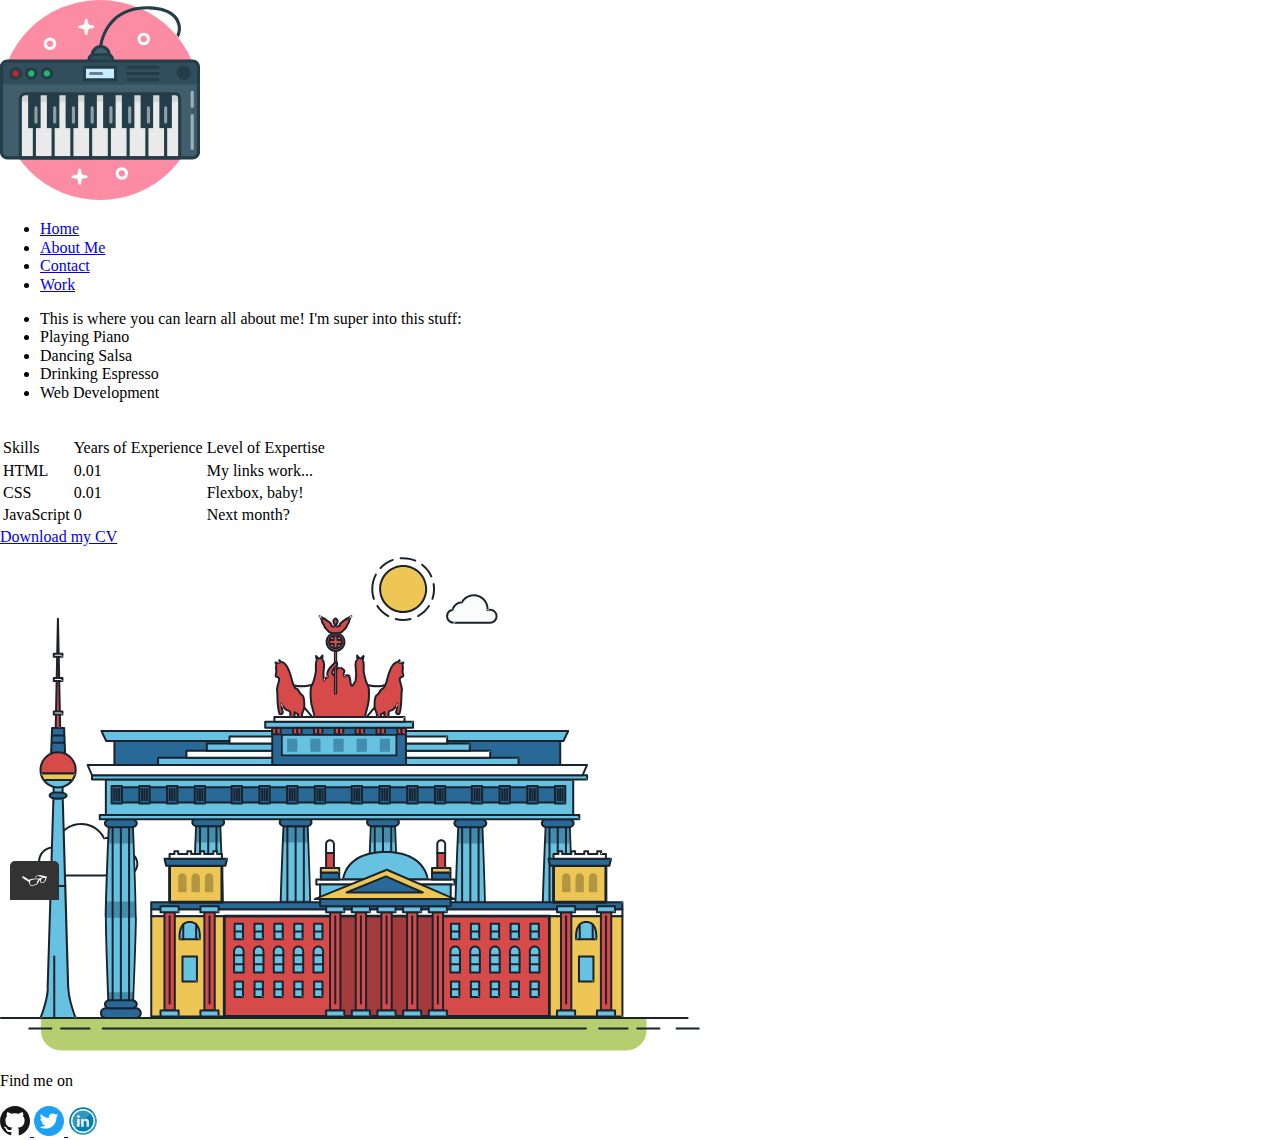
==== about.html @ cc19594d "Initial commit" ====
<!DOCTYPE html>
<html>
<!--This is an HTML comment.-->

<head>
  <meta charset="utf-8">
  <meta name="viewport" content="width=device-width, initial-scale=1">
  <title>
    Alex Agius-Portfolio
  </title>
  <link rel="shortcut icon" href="img/piano.ico">
  <link rel="stylesheet" type="text/css" href="css/normalize.css">
  <link rel="preconnect" href="https://fonts.gstatic.com">
  <link href="https://fonts.googleapis.com/css2?family=Montserrat:wght@500&display=swap" rel="stylesheet">
  <link rel="stylesheet" type="text/css" href="css/styles.production.css">
</head>

<body>

  <header class="page-header">
    <img src="img/midi.svg" alt="This is an alternative description of my logo" class="page-header__item">
    <!--Here are the links for navigating between the pages of the site.-->
    <nav class="page-header__item">
      <ul role="menubar" class="navigation-list">
        <li role="presentation">
          <a href="index.html" role="menuitem" class="navigation-list__item">Home</a>
        </li>
        <li role="presentation">
          <a href="about.html" role="menuitem" class="navigation-list__item navigation-list__item--active">About Me</a>
        </li>
        <li role="presentation">
          <a href="contact.html" role="menuitem" class="navigation-list__item">Contact</a>
        </li>
        <li role="presentation">
          <a href="work.html" role="menuitem" class="navigation-list__item">Work</a>
        </li>
      </ul>
    </nav>
  </header>

  <div class="likes-section">
      <ul role="presentation" class="likes-list">
        <li role="presentation">
          This is where you can learn all about me! I'm super into this stuff:
        </li>
        <li role="presentation">
          Playing Piano
        </li>
        <li role="presentation">
          Dancing Salsa
        </li>
        <li role="presentation">
          Drinking Espresso
        </li>
        <li role="presentation">
          Web Development
        </li>
      </ul>
  </div>
  <br>
  <table>
    <thead>
      <tr>
        <td>Skills</td>
        <td>Years of Experience</td>
        <td>Level of Expertise</td>
      </tr>
    </thead>
    <tbody>
      <tr>
        <td>HTML</td>
        <td>0.01</td>
        <td>My links work...</td>
      </tr>
      <tr>
        <td>CSS</td>
        <td>0.01</td>
        <td>Flexbox, baby!</td>
      </tr>
      <tr>
        <td>JavaScript</td>
        <td>0</td>
        <td>Next month?</td>
      </tr>
    </tbody>
  </table>
  <a href="files/cv.pdf" class="button" id="cv-button" download>Download my CV<a/>
  <br>
  <svg xmlns="http://www.w3.org/2000/svg" class="berlin-illustration" height="505" viewBox="0 0 700 505" xmlns:xlink="http://www.w3.org/1999/xlink">
        <defs>
            <polygon id="a" points=".06 231.917 .06 .929 688.717 .929 688.717 231.917" />
        </defs>
        <g fill="none" fill-rule="evenodd">
          <g transform="translate(0 241)" class="cloud-front">
          <path fill="#1A232C" d="M87.602,29 L87.602,28 C87.326,28.001 87.103,28.024 86.927,28.033 L86.979,29.031 L87.947,28.78 C85.741,20.282 78.041,14.002 68.852,14 C67.858,14 66.904,14.096 65.98,14.231 L66.125,15.22 L67.019,14.772 C62.626,6.015 53.567,0.001 43.102,0 C29.041,0.002 17.524,10.848 16.443,24.632 L17.44,24.71 L17.606,23.724 C16.803,23.589 15.969,23.5 15.102,23.5 C6.817,23.501 0.102,30.215 0.102,38.5 C0.102,46.785 6.817,53.499 15.102,53.5 L87.602,53.5 C94.644,53.499 100.351,47.792 100.352,40.75 C100.351,33.708 94.644,28.001 87.602,28 L87.602,30 C90.573,30 93.254,31.202 95.203,33.149 C97.15,35.097 98.351,37.778 98.352,40.75 C98.351,43.722 97.15,46.403 95.203,48.351 C93.254,50.298 90.573,51.5 87.602,51.5 L15.102,51.5 C11.509,51.5 8.265,50.046 5.909,47.692 C3.555,45.337 2.102,42.093 2.102,38.5 C2.102,34.907 3.555,31.663 5.909,29.308 C8.265,26.954 11.509,25.5 15.102,25.5 C15.831,25.5 16.553,25.575 17.273,25.697 C17.551,25.743 17.832,25.672 18.055,25.499 C18.277,25.325 18.414,25.07 18.436,24.789 C19.436,12.04 30.094,1.998 43.102,2 C52.786,1.999 61.163,7.564 65.231,15.669 C65.425,16.055 65.842,16.272 66.27,16.21 C67.132,16.084 67.988,16 68.852,16 C77.108,15.998 84.027,21.647 86.011,29.283 C86.13,29.741 86.557,30.054 87.031,30.03 C87.27,30.017 87.457,29.999 87.602,30 L87.602,29"
              transform="translate(38 36)" />
            </g>
            <path fill="#B5CE6F" d="M646.484,484.382 C646.484,489.501 644.531,494.62 640.627,498.525 C636.722,502.43 631.603,504.382 626.484,504.382 L60.873,504.382 C55.754,504.382 50.636,502.43 46.731,498.525 C42.826,494.62 40.873,489.501 40.873,484.382 L40.873,471.917 L646.484,471.917 L646.484,484.382"
            />
            <polyline fill="#67C2E2" points="334.824 185.029 101.449 185.029 106.209 195.08 563.438 195.08 568.2 185.029 334.824 185.029" />
            <path fill="#1A232C" d="M334.824,185.029 L334.824,184.029 L101.449,184.029 C101.104,184.029 100.788,184.203 100.604,184.494 C100.42,184.785 100.398,185.146 100.545,185.457 L105.306,195.508 C105.471,195.856 105.824,196.079 106.209,196.079 L563.438,196.079 C563.824,196.079 564.177,195.856 564.342,195.508 L569.104,185.457 C569.251,185.146 569.229,184.785 569.045,184.494 C568.861,184.203 568.544,184.029 568.2,184.029 L334.824,184.029 L334.824,186.029 L566.62,186.029 L562.806,194.08 L106.842,194.08 L103.029,186.029 L334.824,186.029 L334.824,185.029"
            />
            <polygon fill="#296997" points="114.416 218.974 560.222 218.974 560.222 195.08 114.416 195.08" />
            <path fill="#1A232C" d="M560.222,218.974 L560.222,217.974 L115.416,217.974 L115.416,196.079 L559.222,196.079 L559.222,218.974 L560.222,218.974 L560.222,217.974 L560.222,218.974 L561.222,218.974 L561.222,195.08 C561.222,194.816 561.115,194.559 560.929,194.372 C560.742,194.186 560.485,194.08 560.222,194.08 L114.416,194.08 C114.152,194.08 113.895,194.186 113.708,194.372 C113.522,194.559 113.416,194.816 113.416,195.08 L113.416,218.974 C113.416,219.237 113.522,219.495 113.708,219.681 C113.895,219.867 114.152,219.974 114.416,219.974 L560.222,219.974 C560.485,219.974 560.742,219.867 560.929,219.681 C561.115,219.495 561.222,219.237 561.222,218.974 L560.222,218.974"
            />
            <polygon fill="#67C2E2" points="105.85 269.08 573.225 269.08 573.225 233.398 105.85 233.398" />
            <path fill="#1A232C" d="M573.225,233.398 L573.225,232.398 L105.85,232.398 C105.587,232.398 105.329,232.505 105.143,232.691 C104.957,232.877 104.85,233.134 104.85,233.398 L104.85,269.08 C104.85,269.344 104.957,269.601 105.143,269.788 C105.329,269.974 105.587,270.08 105.85,270.08 L573.225,270.08 C573.488,270.08 573.745,269.974 573.932,269.788 C574.118,269.601 574.225,269.344 574.225,269.08 L574.225,233.398 C574.225,233.134 574.118,232.877 573.932,232.691 C573.745,232.505 573.488,232.398 573.225,232.398 L573.225,233.398 L572.225,233.398 L572.225,268.08 L106.85,268.08 L106.85,234.398 L573.225,234.398 L573.225,233.398 L572.225,233.398 L573.225,233.398"
            />
            <polygon fill="#296997" points="116.751 256.508 562.557 256.508 562.557 241.243 116.751 241.243" />
            <path fill="#1A232C" d="M562.557,256.508 L562.557,255.508 L117.75,255.508 L117.75,242.243 L561.557,242.243 L561.557,256.508 L562.557,256.508 L562.557,255.508 L562.557,256.508 L563.557,256.508 L563.557,241.243 C563.557,240.979 563.45,240.722 563.264,240.535 C563.078,240.349 562.82,240.243 562.557,240.243 L116.75,240.243 C116.487,240.243 116.23,240.349 116.043,240.535 C115.857,240.722 115.751,240.979 115.751,241.243 L115.751,256.508 C115.751,256.771 115.857,257.029 116.043,257.215 C116.23,257.401 116.487,257.508 116.751,257.508 L562.557,257.508 C562.82,257.508 563.077,257.401 563.264,257.215 C563.45,257.029 563.557,256.771 563.557,256.508 L562.557,256.508"
            />
            <polygon fill="#67C2E2" points="158.07 218.974 518.563 218.974 518.563 211.858 158.07 211.858" />
            <path fill="#1A232C" d="M518.563,211.858 L518.563,210.858 L158.07,210.858 C157.807,210.858 157.549,210.964 157.363,211.151 C157.177,211.337 157.07,211.594 157.07,211.858 L157.07,218.974 C157.07,219.237 157.177,219.495 157.363,219.681 C157.549,219.867 157.807,219.974 158.07,219.974 L518.563,219.974 C518.826,219.974 519.083,219.867 519.27,219.681 C519.456,219.495 519.562,219.237 519.562,218.974 L519.562,211.858 C519.562,211.594 519.456,211.337 519.27,211.151 C519.083,210.964 518.826,210.858 518.563,210.858 L518.563,211.858 L517.563,211.858 L517.563,217.974 L159.07,217.974 L159.07,212.858 L518.563,212.858 L518.563,211.858 L517.563,211.858 L518.563,211.858"
            />
            <polygon fill="#FBFDFC" points="186.438 211.858 490.194 211.858 490.194 204.741 186.438 204.741" />
            <path fill="#1A232C" d="M490.194,204.741 L490.194,203.741 L186.438,203.741 C186.175,203.741 185.917,203.848 185.731,204.034 C185.545,204.221 185.438,204.478 185.438,204.741 L185.438,211.858 C185.438,212.121 185.545,212.379 185.731,212.565 C185.917,212.751 186.175,212.858 186.438,212.858 L490.194,212.858 C490.458,212.858 490.715,212.751 490.902,212.565 C491.088,212.379 491.194,212.121 491.194,211.858 L491.194,204.741 C491.194,204.478 491.088,204.221 490.902,204.034 C490.715,203.848 490.458,203.741 490.194,203.741 L490.194,204.741 L489.194,204.741 L489.194,210.858 L187.438,210.858 L187.438,205.741 L490.194,205.741 L490.194,204.741 L489.194,204.741 L490.194,204.741"
            />
            <polygon fill="#67C2E2" points="206.805 204.741 469.828 204.741 469.828 197.624 206.805 197.624" />
            <path fill="#1A232C" d="M469.828,197.624 L469.828,196.624 L206.805,196.624 C206.541,196.624 206.284,196.731 206.098,196.917 C205.911,197.103 205.805,197.361 205.805,197.624 L205.805,204.741 C205.805,205.005 205.911,205.262 206.098,205.449 C206.284,205.635 206.541,205.741 206.805,205.741 L469.828,205.741 C470.091,205.741 470.349,205.635 470.535,205.449 C470.722,205.262 470.828,205.005 470.828,204.741 L470.828,197.624 C470.828,197.361 470.722,197.103 470.535,196.917 C470.349,196.731 470.091,196.624 469.828,196.624 L469.828,197.624 L468.828,197.624 L468.828,203.741 L207.805,203.741 L207.805,198.624 L469.828,198.624 L469.828,197.624 L468.828,197.624 L469.828,197.624"
            />
            <polygon fill="#FBFDFC" points="229.521 197.624 447.111 197.624 447.111 190.509 229.521 190.509" />
            <path fill="#1A232C" d="M447.111,190.509 L447.111,189.509 L229.521,189.509 C229.258,189.509 229,189.616 228.814,189.802 C228.628,189.988 228.521,190.246 228.521,190.509 L228.521,197.624 C228.521,197.888 228.628,198.145 228.814,198.332 C229,198.518 229.258,198.624 229.521,198.624 L447.111,198.624 C447.375,198.624 447.632,198.518 447.818,198.332 C448.005,198.145 448.111,197.888 448.111,197.624 L448.111,190.509 C448.111,190.246 448.005,189.988 447.818,189.802 C447.632,189.616 447.375,189.509 447.111,189.509 L447.111,190.509 L446.111,190.509 L446.111,196.624 L230.521,196.624 L230.521,191.509 L447.111,191.509 L447.111,190.509 L446.111,190.509 L447.111,190.509"
            />
            <path fill="#67C2E2" d="M135.607,355.447 C135.163,337.766 134.264,313.326 133.648,297.387 C133.274,287.721 133.004,281.18 133.004,281.18 L108.722,281.18 C108.722,281.18 108.452,287.721 108.079,297.387 C107.462,313.326 106.563,337.766 106.119,355.447 C105.953,362.059 105.85,367.732 105.85,371.653 L105.85,371.654 C105.85,386.117 107.243,424.332 108.089,446.189 C108.457,455.706 108.722,462.126 108.722,462.126 L133.004,462.126 C133.004,462.126 133.269,455.706 133.637,446.189 C134.482,424.332 135.876,386.117 135.876,371.654 L135.876,371.653 C135.876,367.732 135.773,362.059 135.607,355.447"
            />
            <path fill="#428DAE" d="M133.648 297.387L108.079 297.387C108.452 287.721 108.722 281.18 108.722 281.18L133.004 281.18C133.004 281.18 133.274 287.721 133.648 297.387M135.876 371.654L105.85 371.654 105.85 371.653C105.85 367.732 105.953 362.059 106.119 355.447L135.607 355.447C135.773 362.059 135.876 367.732 135.876 371.653L135.876 371.654M133.004 462.126L108.722 462.126C108.722 462.126 108.457 455.706 108.089 446.189L133.637 446.189C133.269 455.706 133.004 462.126 133.004 462.126"
            />
            <path fill="#1A232C" d="M109.612,461.199 L132.114,461.199 C132.447,453.007 134.949,390.886 134.949,371.653 C134.949,352.42 132.447,290.299 132.114,282.108 L109.612,282.108 C109.279,290.299 106.778,352.42 106.778,371.653 C106.778,390.886 109.279,453.007 109.612,461.199 Z M133.895,463.054 L107.832,463.054 L107.794,462.164 C107.766,461.466 104.922,392.193 104.922,371.653 C104.922,351.114 107.766,281.839 107.794,281.142 L107.832,280.252 L133.895,280.252 L133.931,281.142 C133.96,281.839 136.804,351.114 136.804,371.653 C136.804,392.193 133.96,461.466 133.931,462.164 L133.895,463.054 L133.895,463.054 Z"
            />
            <path fill="#1A232C" d="M111.638 281.18L111.638 462.126C111.638 462.679 112.086 463.126 112.638 463.126 113.19 463.126 113.638 462.679 113.638 462.126L113.638 281.18C113.638 280.628 113.19 280.18 112.638 280.18 112.086 280.18 111.638 280.628 111.638 281.18M119.863 281.18L119.863 462.126C119.863 462.679 120.311 463.126 120.863 463.126 121.416 463.126 121.863 462.679 121.863 462.126L121.863 281.18C121.863 280.628 121.416 280.18 120.863 280.18 120.311 280.18 119.863 280.628 119.863 281.18M128.088 281.18L128.088 462.126C128.088 462.679 128.536 463.126 129.088 463.126 129.64 463.126 130.088 462.679 130.088 462.126L130.088 281.18C130.088 280.628 129.64 280.18 129.088 280.18 128.536 280.18 128.088 280.628 128.088 281.18"
            />
            <path fill="#296997" d="M136.79,277.265 C136.79,279.418 134.675,281.18 132.09,281.18 L109.636,281.18 C107.051,281.18 104.936,279.418 104.936,277.265 C104.936,275.111 107.051,273.349 109.636,273.349 L132.09,273.349 C134.675,273.349 136.79,275.111 136.79,277.265"
            />
            <path fill="#1A232C" d="M136.79,277.265 L135.79,277.265 C135.789,278.005 135.433,278.704 134.769,279.262 C134.109,279.814 133.155,280.181 132.09,280.18 L109.636,280.18 C108.571,280.181 107.617,279.814 106.956,279.262 C106.293,278.704 105.936,278.005 105.936,277.265 C105.936,276.524 106.293,275.825 106.957,275.267 C107.617,274.715 108.571,274.348 109.636,274.349 L132.09,274.349 C133.155,274.348 134.109,274.716 134.769,275.267 C135.433,275.825 135.789,276.524 135.79,277.265 L137.79,277.265 C137.791,275.851 137.09,274.593 136.049,273.731 C135.006,272.863 133.61,272.35 132.09,272.349 L109.636,272.349 C108.116,272.35 106.72,272.863 105.676,273.731 C104.636,274.593 103.935,275.851 103.936,277.265 C103.935,278.678 104.636,279.937 105.677,280.798 C106.72,281.666 108.116,282.179 109.636,282.18 L132.09,282.18 C133.61,282.179 135.006,281.666 136.049,280.798 C137.09,279.937 137.791,278.678 137.79,277.265 L136.79,277.265"
            />
            <path fill="#296997" d="M140.775,467.217 C140.775,469.803 138.661,471.917 136.076,471.917 L105.65,471.917 C103.065,471.917 100.951,469.803 100.951,467.217 L100.951,466.825 C100.951,464.241 103.065,462.126 105.65,462.126 L136.076,462.126 C138.661,462.126 140.775,464.241 140.775,466.825 L140.775,467.217"
            />
            <path fill="#1A232C" d="M140.775,467.217 L139.775,467.217 C139.775,468.235 139.361,469.155 138.688,469.83 C138.013,470.503 137.093,470.917 136.076,470.917 L105.65,470.917 C104.633,470.917 103.713,470.504 103.038,469.83 C102.365,469.155 101.951,468.235 101.951,467.217 L101.951,466.825 C101.951,465.808 102.365,464.889 103.038,464.214 C103.713,463.54 104.633,463.127 105.65,463.126 L136.076,463.126 C137.093,463.127 138.013,463.54 138.688,464.214 C139.362,464.889 139.775,465.808 139.775,466.825 L139.775,467.217 L141.775,467.217 L141.775,466.825 C141.772,463.684 139.217,461.13 136.076,461.126 L105.65,461.126 C102.509,461.13 99.955,463.684 99.951,466.825 L99.951,467.217 C99.954,470.36 102.509,472.914 105.65,472.917 L136.076,472.917 C139.217,472.914 141.772,470.36 141.775,467.217 L140.775,467.217"
            />
            <path fill="#296997" d="M136.79,458.208 C136.79,460.363 134.675,462.126 132.09,462.126 L109.636,462.126 C107.051,462.126 104.936,460.363 104.936,458.208 C104.936,456.057 107.051,454.292 109.636,454.292 L132.09,454.292 C134.675,454.292 136.79,456.057 136.79,458.208"
            />
            <path fill="#1A232C" d="M136.79,458.208 L135.79,458.208 C135.789,458.949 135.432,459.649 134.769,460.207 C134.108,460.76 133.154,461.128 132.09,461.126 L109.636,461.126 C108.572,461.128 107.617,460.76 106.957,460.207 C106.293,459.649 105.936,458.949 105.936,458.208 C105.936,457.47 106.293,456.77 106.957,456.212 C107.617,455.659 108.572,455.291 109.636,455.292 L132.09,455.292 C133.154,455.291 134.108,455.659 134.769,456.212 C135.433,456.77 135.789,457.47 135.79,458.208 L137.79,458.208 C137.791,456.796 137.09,455.538 136.05,454.675 C135.006,453.808 133.61,453.294 132.09,453.292 L109.636,453.292 C108.115,453.294 106.719,453.808 105.676,454.675 C104.636,455.538 103.935,456.796 103.936,458.208 C103.935,459.622 104.636,460.881 105.676,461.743 C106.72,462.611 108.116,463.125 109.636,463.126 L132.09,463.126 C133.61,463.125 135.006,462.611 136.05,461.743 C137.09,460.881 137.791,459.622 137.79,458.208 L136.79,458.208"
            />
            <path fill="#67C2E2" d="M572.471,355.447 C572.025,337.766 571.126,313.326 570.51,297.387 C570.137,287.721 569.867,281.18 569.867,281.18 L545.585,281.18 C545.585,281.18 545.315,287.721 544.942,297.387 C544.326,313.326 543.427,337.766 542.981,355.447 C542.815,362.059 542.713,367.732 542.713,371.653 L542.713,371.654 C542.713,386.117 544.107,424.332 544.952,446.189 C545.32,455.706 545.585,462.126 545.585,462.126 L569.867,462.126 C569.867,462.126 570.132,455.706 570.499,446.189 C571.346,424.332 572.739,386.117 572.739,371.654 L572.739,371.653 C572.739,367.732 572.637,362.059 572.471,355.447"
            />
            <path fill="#428DAE" d="M569.582 297.387L566.951 297.387 566.951 282.108 568.977 282.108C569.063 284.206 569.29 289.841 569.582 297.387M564.951 297.387L545.871 297.387C546.162 289.841 546.39 284.206 546.476 282.108L564.951 282.108 564.951 297.387M571.8 369.187L566.951 369.187 566.951 356.265 571.562 356.265C571.685 361.272 571.771 365.701 571.8 369.187M564.951 369.187L543.653 369.187C543.684 365.512 543.777 360.79 543.912 355.447L553.551 355.447 553.551 356.265 564.951 356.265 564.951 369.187"
            />
            <path fill="#1A232C" d="M546.476,461.199 L568.977,461.199 C569.31,453.007 571.812,390.886 571.812,371.653 C571.812,352.42 569.31,290.299 568.977,282.108 L546.476,282.108 C546.142,290.299 543.642,352.42 543.642,371.653 C543.642,390.886 546.142,453.007 546.476,461.199 M570.758,463.054 L544.694,463.054 L544.658,462.164 C544.629,461.466 541.785,392.193 541.785,371.653 C541.785,351.114 544.629,281.839 544.658,281.142 L544.694,280.252 L570.758,280.252 L570.795,281.142 C570.823,281.839 573.667,351.114 573.667,371.653 C573.667,392.193 570.823,461.466 570.795,462.164 L570.758,463.054"
            />
            <path fill="#1A232C" d="M548.501 281.18L548.501 462.126C548.501 462.679 548.949 463.126 549.501 463.126 550.053 463.126 550.501 462.679 550.501 462.126L550.501 281.18C550.501 280.628 550.053 280.18 549.501 280.18 548.949 280.18 548.501 280.628 548.501 281.18M556.727 281.18L556.727 462.126C556.727 462.679 557.174 463.126 557.727 463.126 558.279 463.126 558.727 462.679 558.727 462.126L558.727 281.18C558.727 280.628 558.279 280.18 557.727 280.18 557.174 280.18 556.727 280.628 556.727 281.18M564.951 281.18L564.951 462.126C564.951 462.679 565.399 463.126 565.951 463.126 566.503 463.126 566.951 462.679 566.951 462.126L566.951 281.18C566.951 280.628 566.503 280.18 565.951 280.18 565.399 280.18 564.951 280.628 564.951 281.18"
            />
            <path fill="#296997" d="M573.653,277.265 C573.653,279.418 571.537,281.18 568.953,281.18 L546.499,281.18 C543.915,281.18 541.799,279.418 541.799,277.265 C541.799,275.111 543.915,273.349 546.499,273.349 L568.953,273.349 C571.537,273.349 573.653,275.111 573.653,277.265"
            />
            <path fill="#1A232C" d="M573.653,277.265 L572.653,277.265 C572.653,278.005 572.296,278.704 571.632,279.262 C570.972,279.814 570.017,280.181 568.953,280.18 L546.499,280.18 C545.435,280.181 544.48,279.814 543.82,279.262 C543.156,278.704 542.8,278.005 542.799,277.265 C542.8,276.525 543.156,275.825 543.82,275.267 C544.481,274.715 545.435,274.348 546.499,274.349 L568.953,274.349 C570.017,274.348 570.972,274.715 571.632,275.267 C572.296,275.825 572.653,276.525 572.653,277.265 L574.653,277.265 C574.654,275.851 573.953,274.593 572.912,273.731 C571.869,272.863 570.473,272.35 568.953,272.349 L546.499,272.349 C544.979,272.35 543.583,272.863 542.54,273.731 C541.499,274.593 540.798,275.851 540.799,277.265 C540.798,278.679 541.499,279.937 542.54,280.798 C543.583,281.666 544.979,282.179 546.499,282.18 L568.953,282.18 C570.473,282.179 571.869,281.666 572.912,280.798 C573.953,279.937 574.654,278.679 574.653,277.265 L573.653,277.265"
            />
            <path fill="#296997" d="M577.639,467.217 C577.639,469.803 575.524,471.917 572.938,471.917 L542.514,471.917 C539.929,471.917 537.813,469.803 537.813,467.217 L537.813,466.825 C537.813,464.241 539.929,462.126 542.514,462.126 L572.938,462.126 C575.524,462.126 577.639,464.241 577.639,466.825 L577.639,467.217"
            />
            <path fill="#1A232C" d="M577.639,467.217 L576.639,467.217 C576.638,468.235 576.225,469.155 575.551,469.83 C574.876,470.503 573.956,470.917 572.938,470.917 L542.514,470.917 C541.497,470.917 540.576,470.503 539.901,469.83 C539.227,469.155 538.814,468.234 538.813,467.217 L538.813,466.825 C538.814,465.808 539.227,464.889 539.901,464.214 C540.576,463.54 541.497,463.127 542.514,463.126 L572.938,463.126 C573.956,463.127 574.876,463.54 575.551,464.214 C576.225,464.888 576.638,465.808 576.639,466.825 L576.639,467.217 L578.639,467.217 L578.639,466.825 C578.635,463.684 576.081,461.13 572.938,461.126 L542.514,461.126 C539.372,461.13 536.817,463.684 536.813,466.825 L536.813,467.217 C536.817,470.36 539.372,472.914 542.514,472.917 L572.938,472.917 C576.081,472.914 578.635,470.359 578.639,467.217 L577.639,467.217"
            />
            <path fill="#296997" d="M573.653,458.208 C573.653,460.363 571.537,462.126 568.953,462.126 L546.499,462.126 C543.915,462.126 541.799,460.363 541.799,458.208 C541.799,456.057 543.915,454.292 546.499,454.292 L568.953,454.292 C571.537,454.292 573.653,456.057 573.653,458.208"
            />
            <path fill="#1A232C" d="M573.653,458.208 L572.653,458.208 C572.653,458.949 572.296,459.649 571.632,460.207 C570.971,460.76 570.017,461.128 568.953,461.126 L546.499,461.126 C545.435,461.128 544.481,460.76 543.82,460.207 C543.157,459.649 542.799,458.949 542.799,458.208 C542.799,457.47 543.156,456.77 543.82,456.212 C544.481,455.659 545.435,455.291 546.499,455.292 L568.953,455.292 C570.017,455.291 570.971,455.659 571.632,456.212 C572.296,456.77 572.653,457.47 572.653,458.208 L574.653,458.208 C574.654,456.796 573.953,455.538 572.912,454.675 C571.869,453.808 570.473,453.294 568.953,453.292 L546.499,453.292 C544.979,453.294 543.583,453.808 542.54,454.675 C541.499,455.538 540.798,456.796 540.799,458.208 C540.798,459.622 541.499,460.881 542.54,461.743 C543.583,462.611 544.979,463.125 546.499,463.126 L568.953,463.126 C570.473,463.125 571.869,462.611 572.912,461.743 C573.953,460.881 574.654,459.622 574.653,458.208 L573.653,458.208"
            />
            <path fill="#67C2E2" d="M485.098,355.447 C484.654,337.766 483.753,313.326 483.137,297.387 C482.764,287.721 482.494,281.18 482.494,281.18 L458.213,281.18 C458.213,281.18 457.942,287.721 457.569,297.387 C456.953,313.326 456.055,337.766 455.608,355.447 C455.443,362.059 455.34,367.732 455.34,371.653 L455.34,371.654 C455.34,386.117 456.733,424.332 457.58,446.189 C457.948,455.706 458.213,462.126 458.213,462.126 L482.494,462.126 C482.494,462.126 482.759,455.706 483.126,446.189 C483.973,424.332 485.366,386.117 485.366,371.654 L485.366,371.653 C485.366,367.732 485.265,362.059 485.098,355.447"
            />
            <path fill="#428DAE" d="M483.137 297.387L457.569 297.387C457.942 287.721 458.213 281.18 458.213 281.18L482.494 281.18C482.494 281.18 482.764 287.721 483.137 297.387M485.355 369.187L455.351 369.187C455.382 365.502 455.475 360.78 455.608 355.447L485.098 355.447C485.232 360.78 485.325 365.502 485.355 369.187"
            />
            <path fill="#1A232C" d="M459.103,461.199 L481.605,461.199 C481.938,453.007 484.439,390.886 484.439,371.653 C484.439,352.42 481.938,290.299 481.605,282.108 L459.103,282.108 C458.769,290.299 456.268,352.42 456.268,371.653 C456.268,390.886 458.769,453.007 459.103,461.199 Z M483.386,463.054 L457.321,463.054 L457.285,462.164 C457.256,461.466 454.412,392.193 454.412,371.653 C454.412,351.114 457.256,281.839 457.285,281.142 L457.321,280.252 L483.386,280.252 L483.422,281.142 C483.45,281.839 486.294,351.114 486.294,371.653 C486.294,392.193 483.45,461.466 483.422,462.164 L483.386,463.054 L483.386,463.054 Z"
            />
            <path fill="#1A232C" d="M461.128 281.18L461.128 462.126C461.128 462.679 461.576 463.126 462.128 463.126 462.68 463.126 463.128 462.679 463.128 462.126L463.128 281.18C463.128 280.628 462.68 280.18 462.128 280.18 461.576 280.18 461.128 280.628 461.128 281.18M469.354 281.18L469.354 462.126C469.354 462.679 469.801 463.126 470.354 463.126 470.906 463.126 471.354 462.679 471.354 462.126L471.354 281.18C471.354 280.628 470.906 280.18 470.354 280.18 469.801 280.18 469.354 280.628 469.354 281.18M477.578 281.18L477.578 462.126C477.578 462.679 478.026 463.126 478.578 463.126 479.13 463.126 479.578 462.679 479.578 462.126L479.578 281.18C479.578 280.628 479.13 280.18 478.578 280.18 478.026 280.18 477.578 280.628 477.578 281.18"
            />
            <path fill="#296997" d="M486.281,277.265 C486.281,279.418 484.164,281.18 481.58,281.18 L459.126,281.18 C456.542,281.18 454.426,279.418 454.426,277.265 C454.426,275.111 456.542,273.349 459.126,273.349 L481.58,273.349 C484.164,273.349 486.281,275.111 486.281,277.265"
            />
            <path fill="#1A232C" d="M486.281,277.265 L485.281,277.265 C485.281,278.005 484.924,278.704 484.26,279.262 C483.599,279.814 482.644,280.181 481.58,280.18 L459.126,280.18 C458.062,280.181 457.107,279.814 456.447,279.262 C455.783,278.704 455.427,278.005 455.426,277.265 C455.427,276.525 455.783,275.825 456.447,275.267 C457.108,274.715 458.062,274.348 459.126,274.349 L481.58,274.349 C482.644,274.348 483.599,274.716 484.26,275.268 C484.924,275.825 485.281,276.525 485.281,277.265 L487.281,277.265 C487.282,275.851 486.58,274.593 485.54,273.731 C484.496,272.863 483.1,272.35 481.58,272.349 L459.126,272.349 C457.606,272.35 456.21,272.863 455.167,273.731 C454.126,274.593 453.425,275.851 453.426,277.265 C453.425,278.679 454.126,279.937 455.167,280.798 C456.21,281.666 457.606,282.179 459.126,282.18 L481.58,282.18 C483.1,282.179 484.496,281.666 485.54,280.799 C486.58,279.937 487.282,278.679 487.281,277.265 L486.281,277.265"
            />
            <path fill="#296997" d="M490.266,467.217 C490.266,469.803 488.151,471.917 485.565,471.917 L455.141,471.917 C452.556,471.917 450.44,469.803 450.44,467.217 L450.44,466.825 C450.44,464.241 452.556,462.126 455.141,462.126 L485.565,462.126 C488.151,462.126 490.266,464.241 490.266,466.825 L490.266,467.217"
            />
            <path fill="#1A232C" d="M490.266,467.217 L489.266,467.217 C489.265,468.235 488.852,469.155 488.178,469.83 C487.503,470.503 486.583,470.917 485.565,470.917 L455.141,470.917 C454.124,470.917 453.203,470.503 452.528,469.83 C451.854,469.155 451.441,468.234 451.44,467.217 L451.44,466.825 C451.441,465.808 451.854,464.889 452.528,464.214 C453.203,463.54 454.124,463.127 455.141,463.126 L485.565,463.126 C486.583,463.127 487.503,463.54 488.178,464.214 C488.852,464.888 489.265,465.808 489.266,466.825 L489.266,467.217 L491.266,467.217 L491.266,466.825 C491.262,463.684 488.708,461.13 485.565,461.126 L455.141,461.126 C451.999,461.13 449.444,463.684 449.44,466.825 L449.44,467.217 C449.444,470.36 451.999,472.914 455.141,472.917 L485.565,472.917 C488.708,472.914 491.262,470.359 491.266,467.217 L490.266,467.217"
            />
            <path fill="#296997" d="M486.281,458.208 C486.281,460.363 484.164,462.126 481.58,462.126 L459.126,462.126 C456.542,462.126 454.426,460.363 454.426,458.208 C454.426,456.057 456.542,454.292 459.126,454.292 L481.58,454.292 C484.164,454.292 486.281,456.057 486.281,458.208"
            />
            <path fill="#1A232C" d="M486.281,458.208 L485.281,458.208 C485.281,458.949 484.923,459.649 484.26,460.207 C483.599,460.76 482.644,461.128 481.58,461.126 L459.126,461.126 C458.062,461.128 457.108,460.76 456.447,460.207 C455.784,459.649 455.427,458.949 455.426,458.208 C455.426,457.47 455.783,456.77 456.447,456.212 C457.108,455.659 458.062,455.291 459.126,455.292 L481.58,455.292 C482.644,455.291 483.598,455.659 484.26,456.212 C484.924,456.77 485.281,457.47 485.281,458.208 L487.281,458.208 C487.282,456.795 486.58,455.538 485.54,454.675 C484.496,453.808 483.1,453.294 481.58,453.292 L459.126,453.292 C457.606,453.294 456.21,453.808 455.167,454.675 C454.126,455.538 453.425,456.796 453.426,458.208 C453.425,459.622 454.126,460.881 455.167,461.743 C456.21,462.611 457.606,463.125 459.126,463.126 L481.58,463.126 C483.1,463.125 484.496,462.611 485.54,461.743 C486.581,460.881 487.282,459.622 487.281,458.208 L486.281,458.208"
            />
            <path fill="#67C2E2" d="M397.726,354.466 C397.28,336.787 396.381,312.346 395.765,296.407 C395.392,286.742 395.122,280.2 395.122,280.2 L370.84,280.2 C370.84,280.2 370.57,286.742 370.197,296.407 C369.581,312.346 368.682,336.787 368.236,354.466 C368.07,361.078 367.968,366.751 367.968,370.672 L367.968,370.673 C367.968,385.136 369.361,423.352 370.207,445.208 C370.575,454.726 370.84,461.146 370.84,461.146 L395.122,461.146 C395.122,461.146 395.386,454.726 395.754,445.208 C396.601,423.352 397.994,385.136 397.994,370.673 L397.994,370.672 C397.994,366.751 397.892,361.078 397.726,354.466"
            />
            <path fill="#428DAE" d="M394.837 296.407L392.206 296.407 392.206 281.127 394.233 281.127C394.318 283.225 394.545 288.861 394.837 296.407L394.837 296.407zM383.981 296.407L390.206 296.407 390.206 281.127 383.981 281.127 383.981 296.407zM375.756 296.407L381.98 296.407 381.98 281.127 375.756 281.127 375.756 296.407zM373.756 296.407L371.126 296.407C371.417 288.861 371.645 283.225 371.73 281.127L373.756 281.127 373.756 296.407 373.756 296.407zM397.062 369.187L392.206 369.187 392.206 354.466 396.796 354.466C396.943 360.298 397.041 365.389 397.062 369.187L397.062 369.187zM383.981 369.187L390.206 369.187 390.206 354.466 383.981 354.466 383.981 369.187zM375.756 369.187L381.98 369.187 381.98 354.466 375.756 354.466 375.756 369.187zM373.756 369.187L368.9 369.187C368.921 365.389 369.019 360.298 369.166 354.466L373.756 354.466 373.756 369.187 373.756 369.187z"
            />
            <path fill="#1A232C" d="M371.73,460.218 L394.233,460.218 C394.565,452.027 397.066,389.906 397.066,370.672 C397.066,351.44 394.565,289.319 394.233,281.127 L371.73,281.127 C371.397,289.319 368.895,351.44 368.895,370.672 C368.895,389.906 371.397,452.027 371.73,460.218 M396.013,462.074 L369.949,462.074 L369.912,461.184 C369.884,460.486 367.04,391.212 367.04,370.672 C367.04,350.133 369.884,280.859 369.912,280.162 L369.949,279.272 L396.013,279.272 L396.05,280.162 C396.078,280.859 398.922,350.133 398.922,370.672 C398.922,391.212 396.078,460.486 396.05,461.184 L396.013,462.074"
            />
            <path fill="#1A232C" d="M373.756 280.2L373.756 461.146C373.756 461.698 374.203 462.146 374.756 462.146 375.308 462.146 375.756 461.698 375.756 461.146L375.756 280.2C375.756 279.647 375.308 279.2 374.756 279.2 374.203 279.2 373.756 279.647 373.756 280.2M381.98 280.2L381.98 461.146C381.98 461.698 382.428 462.146 382.98 462.146 383.533 462.146 383.981 461.698 383.981 461.146L383.981 280.2C383.981 279.647 383.533 279.2 382.98 279.2 382.428 279.2 381.98 279.647 381.98 280.2M390.206 280.2L390.206 461.146C390.206 461.698 390.654 462.146 391.206 462.146 391.758 462.146 392.206 461.698 392.206 461.146L392.206 280.2C392.206 279.647 391.758 279.2 391.206 279.2 390.654 279.2 390.206 279.647 390.206 280.2"
            />
            <path fill="#296997" d="M398.908,276.285 C398.908,278.439 396.792,280.2 394.208,280.2 L371.754,280.2 C369.17,280.2 367.053,278.439 367.053,276.285 C367.053,274.13 369.17,272.369 371.754,272.369 L394.208,272.369 C396.792,272.369 398.908,274.13 398.908,276.285"
            />
            <path fill="#1A232C" d="M398.908,276.285 L397.908,276.285 C397.907,277.025 397.551,277.724 396.887,278.281 C396.227,278.833 395.272,279.201 394.208,279.2 L371.754,279.2 C370.69,279.201 369.735,278.833 369.074,278.281 C368.41,277.724 368.053,277.025 368.053,276.285 C368.053,275.544 368.41,274.845 369.074,274.287 C369.735,273.735 370.69,273.367 371.754,273.369 L394.208,273.369 C395.272,273.367 396.227,273.735 396.887,274.287 C397.551,274.844 397.907,275.544 397.908,276.285 L399.908,276.285 C399.909,274.871 399.208,273.612 398.167,272.75 C397.124,271.883 395.728,271.37 394.208,271.369 L371.754,271.369 C370.234,271.37 368.838,271.883 367.794,272.75 C366.754,273.612 366.052,274.871 366.053,276.285 C366.052,277.699 366.754,278.957 367.795,279.818 C368.838,280.686 370.234,281.198 371.754,281.2 L394.208,281.2 C395.728,281.198 397.123,280.686 398.167,279.818 C399.208,278.957 399.909,277.698 399.908,276.285 L398.908,276.285"
            />
            <path fill="#296997" d="M402.894,466.237 C402.894,468.823 400.779,470.937 398.193,470.937 L367.768,470.937 C365.183,470.937 363.068,468.823 363.068,466.237 L363.068,465.844 C363.068,463.26 365.183,461.146 367.768,461.146 L398.193,461.146 C400.779,461.146 402.894,463.26 402.894,465.844 L402.894,466.237"
            />
            <path fill="#1A232C" d="M402.894,466.237 L401.894,466.237 C401.893,467.254 401.48,468.174 400.806,468.849 C400.131,469.523 399.211,469.937 398.193,469.937 L367.768,469.937 C366.751,469.937 365.831,469.523 365.156,468.849 C364.482,468.174 364.069,467.254 364.068,466.237 L364.068,465.844 C364.069,464.828 364.482,463.908 365.156,463.233 C365.831,462.56 366.751,462.146 367.768,462.146 L398.193,462.146 C399.211,462.146 400.131,462.56 400.806,463.233 C401.48,463.908 401.893,464.828 401.894,465.844 L401.894,466.237 L403.894,466.237 L403.894,465.844 C403.89,462.703 401.336,460.15 398.193,460.146 L367.768,460.146 C364.626,460.15 362.072,462.703 362.068,465.844 L362.068,466.237 C362.072,469.379 364.626,471.933 367.768,471.937 L398.193,471.937 C401.336,471.933 403.89,469.379 403.894,466.237 L402.894,466.237"
            />
            <path fill="#296997" d="M398.908,457.228 C398.908,459.382 396.792,461.146 394.208,461.146 L371.754,461.146 C369.17,461.146 367.053,459.382 367.053,457.228 C367.053,455.077 369.17,453.312 371.754,453.312 L394.208,453.312 C396.792,453.312 398.908,455.077 398.908,457.228"
            />
            <path fill="#1A232C" d="M398.908,457.228 L397.908,457.228 C397.908,457.968 397.55,458.669 396.887,459.226 C396.226,459.779 395.272,460.147 394.208,460.146 L371.754,460.146 C370.69,460.147 369.736,459.779 369.074,459.226 C368.411,458.668 368.053,457.968 368.053,457.228 C368.053,456.489 368.41,455.789 369.074,455.231 C369.736,454.679 370.69,454.311 371.754,454.312 L394.208,454.312 C395.272,454.311 396.226,454.679 396.887,455.231 C397.551,455.789 397.908,456.489 397.908,457.228 L399.908,457.228 C399.909,455.815 399.208,454.557 398.167,453.695 C397.124,452.827 395.728,452.313 394.208,452.312 L371.754,452.312 C370.234,452.313 368.838,452.827 367.794,453.695 C366.754,454.557 366.052,455.815 366.053,457.228 C366.052,458.642 366.753,459.901 367.794,460.763 C368.838,461.631 370.234,462.145 371.754,462.146 L394.208,462.146 C395.728,462.145 397.124,461.631 398.167,460.763 C399.208,459.9 399.909,458.642 399.908,457.228 L398.908,457.228"
            />
            <path fill="#67C2E2" d="M310.353,354.466 C309.908,336.787 309.009,312.346 308.393,296.407 C308.019,286.742 307.75,280.2 307.75,280.2 L283.467,280.2 C283.467,280.2 283.198,286.742 282.824,296.407 C282.208,312.346 281.309,336.787 280.864,354.466 C280.698,361.078 280.596,366.751 280.596,370.672 L280.596,370.673 C280.596,385.136 281.989,423.352 282.834,445.208 C283.202,454.726 283.467,461.146 283.467,461.146 L307.75,461.146 C307.75,461.146 308.014,454.726 308.382,445.208 C309.228,423.352 310.622,385.136 310.622,370.673 L310.622,370.672 C310.622,366.751 310.518,361.078 310.353,354.466"
            />
            <path fill="#428DAE" d="M308.393 296.407L282.824 296.407C283.198 286.742 283.467 280.2 283.467 280.2L307.75 280.2C307.75 280.2 308.019 286.742 308.393 296.407M310.617 369.187L280.6 369.187C280.621 365.377 280.718 360.285 280.864 354.466L310.353 354.466C310.498 360.285 310.596 365.377 310.617 369.187"
            />
            <path fill="#1A232C" d="M284.357,460.218 L306.86,460.218 C307.193,452.027 309.694,389.906 309.694,370.672 C309.694,351.44 307.193,289.319 306.86,281.127 L284.357,281.127 C284.024,289.319 281.523,351.44 281.523,370.672 C281.523,389.906 284.024,452.027 284.357,460.218 Z M308.639,462.074 L282.576,462.074 L282.54,461.184 C282.511,460.486 279.668,391.212 279.668,370.672 C279.668,350.133 282.511,280.859 282.54,280.162 L282.576,279.272 L308.639,279.272 L308.677,280.162 C308.706,280.859 311.549,350.133 311.549,370.672 C311.549,391.212 308.706,460.486 308.677,461.184 L308.639,462.074 L308.639,462.074 Z"
            />
            <path fill="#1A232C" d="M286.383 280.2L286.383 461.146C286.383 461.698 286.831 462.146 287.383 462.146 287.936 462.146 288.383 461.698 288.383 461.146L288.383 280.2C288.383 279.647 287.936 279.2 287.383 279.2 286.831 279.2 286.383 279.647 286.383 280.2M294.608 280.2L294.608 461.146C294.608 461.698 295.056 462.146 295.608 462.146 296.161 462.146 296.608 461.698 296.608 461.146L296.608 280.2C296.608 279.647 296.161 279.2 295.608 279.2 295.056 279.2 294.608 279.647 294.608 280.2M302.834 280.2L302.834 461.146C302.834 461.698 303.281 462.146 303.834 462.146 304.386 462.146 304.834 461.698 304.834 461.146L304.834 280.2C304.834 279.647 304.386 279.2 303.834 279.2 303.281 279.2 302.834 279.647 302.834 280.2"
            />
            <path fill="#296997" d="M311.535,276.285 C311.535,278.439 309.42,280.2 306.836,280.2 L284.381,280.2 C281.797,280.2 279.681,278.439 279.681,276.285 C279.681,274.13 281.797,272.369 284.381,272.369 L306.836,272.369 C309.42,272.369 311.535,274.13 311.535,276.285"
            />
            <path fill="#1A232C" d="M311.535,276.285 L310.535,276.285 C310.534,277.025 310.177,277.724 309.514,278.282 C308.854,278.833 307.901,279.201 306.836,279.2 L284.381,279.2 C283.316,279.201 282.362,278.833 281.702,278.281 C281.038,277.724 280.681,277.025 280.681,276.285 C280.681,275.544 281.038,274.844 281.702,274.287 C282.362,273.735 283.317,273.367 284.381,273.369 L306.836,273.369 C307.9,273.367 308.854,273.735 309.514,274.287 C310.177,274.844 310.534,275.544 310.535,276.285 L312.535,276.285 C312.535,274.871 311.835,273.613 310.795,272.75 C309.751,271.883 308.356,271.37 306.836,271.369 L284.381,271.369 C282.861,271.37 281.465,271.883 280.422,272.75 C279.381,273.612 278.68,274.871 278.681,276.285 C278.68,277.698 279.381,278.957 280.422,279.818 C281.465,280.686 282.861,281.198 284.381,281.2 L306.836,281.2 C308.356,281.198 309.751,280.685 310.794,279.818 C311.835,278.956 312.535,277.698 312.535,276.285 L311.535,276.285"
            />
            <path fill="#296997" d="M315.522,466.237 C315.522,468.823 313.407,470.937 310.821,470.937 L280.396,470.937 C277.811,470.937 275.696,468.823 275.696,466.237 L275.696,465.844 C275.696,463.26 277.811,461.146 280.396,461.146 L310.821,461.146 C313.407,461.146 315.522,463.26 315.522,465.844 L315.522,466.237"
            />
            <path fill="#1A232C" d="M315.522,466.237 L314.522,466.237 C314.521,467.254 314.108,468.174 313.434,468.849 C312.759,469.523 311.838,469.937 310.821,469.937 L280.396,469.937 C279.379,469.937 278.458,469.523 277.783,468.849 C277.11,468.174 276.696,467.254 276.696,466.237 L276.696,465.844 C276.696,464.828 277.11,463.908 277.783,463.233 C278.458,462.56 279.379,462.146 280.396,462.146 L310.821,462.146 C311.838,462.146 312.759,462.56 313.434,463.233 C314.108,463.908 314.521,464.828 314.522,465.844 L314.522,466.237 L316.521,466.237 L316.521,465.844 C316.518,462.703 313.963,460.15 310.821,460.146 L280.396,460.146 C277.254,460.15 274.7,462.703 274.696,465.844 L274.696,466.237 C274.699,469.379 277.254,471.933 280.396,471.937 L310.821,471.937 C313.963,471.933 316.518,469.379 316.521,466.237 L315.522,466.237"
            />
            <path fill="#296997" d="M311.535,457.228 C311.535,459.382 309.42,461.146 306.836,461.146 L284.381,461.146 C281.797,461.146 279.681,459.382 279.681,457.228 C279.681,455.077 281.797,453.312 284.381,453.312 L306.836,453.312 C309.42,453.312 311.535,455.077 311.535,457.228"
            />
            <path fill="#1A232C" d="M311.535,457.228 L310.535,457.228 C310.534,457.969 310.177,458.669 309.514,459.227 C308.854,459.779 307.9,460.147 306.836,460.146 L284.381,460.146 C283.317,460.147 282.363,459.779 281.702,459.227 C281.038,458.669 280.681,457.968 280.681,457.228 C280.681,456.489 281.038,455.789 281.702,455.231 C282.363,454.679 283.317,454.311 284.381,454.312 L306.836,454.312 C307.9,454.311 308.854,454.679 309.514,455.231 C310.177,455.789 310.534,456.489 310.535,457.228 L312.535,457.228 C312.535,455.815 311.835,454.558 310.795,453.695 C309.752,452.827 308.356,452.313 306.836,452.312 L284.381,452.312 C282.861,452.313 281.465,452.827 280.422,453.695 C279.381,454.557 278.68,455.815 278.681,457.228 C278.68,458.642 279.381,459.9 280.422,460.763 C281.465,461.631 282.861,462.145 284.381,462.146 L306.836,462.146 C308.356,462.145 309.752,461.631 310.795,460.763 C311.835,459.9 312.535,458.641 312.535,457.228 L311.535,457.228"
            />
            <path fill="#67C2E2" d="M222.981,354.466 C222.535,336.787 221.636,312.346 221.02,296.407 C220.647,286.742 220.377,280.2 220.377,280.2 L196.094,280.2 C196.094,280.2 195.825,286.742 195.452,296.407 C194.835,312.346 193.936,336.787 193.491,354.466 C193.325,361.078 193.223,366.751 193.223,370.672 L193.223,370.673 C193.223,385.136 194.616,423.352 195.462,445.208 C195.83,454.726 196.094,461.146 196.094,461.146 L220.377,461.146 C220.377,461.146 220.642,454.726 221.009,445.208 C221.855,423.352 223.249,385.136 223.249,370.673 L223.249,370.672 C223.249,366.751 223.146,361.078 222.981,354.466"
            />
            <path fill="#428DAE" d="M220.091 296.407L209.236 296.407 209.236 281.127 219.487 281.127C219.573 283.225 219.8 288.861 220.091 296.407L220.091 296.407zM201.011 296.407L207.236 296.407 207.236 281.127 201.011 281.127 201.011 296.407zM199.011 296.407L196.381 296.407C196.672 288.861 196.899 283.225 196.985 281.127L199.011 281.127 199.011 296.407 199.011 296.407zM222.317 369.187L209.236 369.187 209.236 356.265 221.923 356.265 221.923 354.466 222.051 354.466C222.198 360.298 222.296 365.389 222.317 369.187L222.317 369.187zM201.011 369.187L207.236 369.187 207.236 356.265 201.011 356.265 201.011 369.187zM199.011 369.187L194.155 369.187C194.174 365.784 194.255 361.345 194.377 356.265L199.011 356.265 199.011 369.187 199.011 369.187z"
            />
            <path fill="#1A232C" d="M196.985,460.218 L219.487,460.218 C219.82,452.027 222.321,389.906 222.321,370.672 C222.321,351.44 219.82,289.319 219.487,281.127 L196.985,281.127 C196.651,289.319 194.151,351.44 194.151,370.672 C194.151,389.906 196.651,452.027 196.985,460.218 M221.267,462.074 L195.204,462.074 L195.167,461.184 C195.138,460.486 192.295,391.212 192.295,370.672 C192.295,350.133 195.138,280.859 195.167,280.162 L195.204,279.272 L221.267,279.272 L221.305,280.162 C221.334,280.859 224.177,350.133 224.177,370.672 C224.177,391.212 221.334,460.486 221.305,461.184 L221.267,462.074"
            />
            <path fill="#1A232C" d="M199.011 280.2L199.011 461.146C199.011 461.698 199.458 462.146 200.011 462.146 200.563 462.146 201.011 461.698 201.011 461.146L201.011 280.2C201.011 279.647 200.563 279.2 200.011 279.2 199.458 279.2 199.011 279.647 199.011 280.2M207.236 280.2L207.236 461.146C207.236 461.698 207.684 462.146 208.236 462.146 208.788 462.146 209.236 461.698 209.236 461.146L209.236 280.2C209.236 279.647 208.788 279.2 208.236 279.2 207.684 279.2 207.236 279.647 207.236 280.2M215.461 280.2L215.461 461.146C215.461 461.698 215.909 462.146 216.461 462.146 217.013 462.146 217.461 461.698 217.461 461.146L217.461 280.2C217.461 279.647 217.013 279.2 216.461 279.2 215.909 279.2 215.461 279.647 215.461 280.2"
            />
            <path fill="#296997" d="M224.162,276.285 C224.162,278.439 222.047,280.2 219.463,280.2 L197.008,280.2 C194.424,280.2 192.308,278.439 192.308,276.285 C192.308,274.13 194.424,272.369 197.008,272.369 L219.463,272.369 C222.047,272.369 224.162,274.13 224.162,276.285"
            />
            <path fill="#1A232C" d="M224.162,276.285 L223.162,276.285 C223.161,277.025 222.805,277.724 222.142,278.282 C221.482,278.833 220.528,279.201 219.463,279.2 L197.008,279.2 C195.944,279.201 194.99,278.833 194.329,278.281 C193.665,277.724 193.308,277.025 193.308,276.285 C193.308,275.544 193.665,274.845 194.329,274.287 C194.99,273.735 195.944,273.367 197.008,273.369 L219.463,273.369 C220.528,273.367 221.481,273.735 222.142,274.287 C222.805,274.844 223.161,275.544 223.162,276.285 L225.162,276.285 C225.163,274.871 224.462,273.613 223.422,272.75 C222.379,271.883 220.983,271.37 219.463,271.369 L197.008,271.369 C195.489,271.37 194.093,271.883 193.049,272.75 C192.008,273.612 191.307,274.871 191.308,276.285 C191.307,277.698 192.008,278.957 193.049,279.818 C194.093,280.686 195.489,281.198 197.008,281.2 L219.463,281.2 C220.983,281.198 222.379,280.686 223.422,279.818 C224.462,278.956 225.163,277.698 225.162,276.285 L224.162,276.285"
            />
            <path fill="#296997" d="M228.149,466.237 C228.149,468.823 226.034,470.937 223.448,470.937 L193.022,470.937 C190.438,470.937 188.323,468.823 188.323,466.237 L188.323,465.844 C188.323,463.26 190.438,461.146 193.022,461.146 L223.448,461.146 C226.034,461.146 228.149,463.26 228.149,465.844 L228.149,466.237"
            />
            <path fill="#1A232C" d="M228.149,466.237 L227.149,466.237 C227.149,467.254 226.735,468.174 226.061,468.849 C225.386,469.523 224.466,469.937 223.448,469.937 L193.022,469.937 C192.006,469.937 191.086,469.523 190.411,468.849 C189.737,468.174 189.324,467.254 189.323,466.237 L189.323,465.844 C189.324,464.828 189.737,463.908 190.411,463.233 C191.086,462.56 192.006,462.146 193.022,462.146 L223.448,462.146 C224.466,462.146 225.386,462.56 226.061,463.233 C226.735,463.908 227.149,464.828 227.149,465.844 L227.149,466.237 L229.149,466.237 L229.149,465.844 C229.145,462.703 226.59,460.15 223.448,460.146 L193.022,460.146 C189.881,460.15 187.327,462.703 187.323,465.844 L187.323,466.237 C187.327,469.379 189.881,471.933 193.022,471.937 L223.448,471.937 C226.59,471.933 229.145,469.379 229.149,466.237 L228.149,466.237"
            />
            <path fill="#296997" d="M224.162,457.228 C224.162,459.382 222.047,461.146 219.463,461.146 L197.008,461.146 C194.424,461.146 192.308,459.382 192.308,457.228 C192.308,455.077 194.424,453.312 197.008,453.312 L219.463,453.312 C222.047,453.312 224.162,455.077 224.162,457.228"
            />
            <path fill="#1A232C" d="M224.162,457.228 L223.162,457.228 C223.161,457.969 222.805,458.669 222.141,459.227 C221.481,459.779 220.527,460.147 219.463,460.146 L197.008,460.146 C195.944,460.147 194.99,459.779 194.329,459.227 C193.665,458.669 193.308,457.968 193.308,457.228 C193.308,456.489 193.665,455.789 194.329,455.231 C194.99,454.679 195.945,454.311 197.008,454.312 L219.463,454.312 C220.527,454.311 221.481,454.679 222.141,455.231 C222.805,455.789 223.161,456.489 223.162,457.228 L225.162,457.228 C225.163,455.815 224.462,454.557 223.422,453.695 C222.379,452.827 220.984,452.313 219.463,452.312 L197.008,452.312 C195.488,452.313 194.092,452.827 193.049,453.695 C192.008,454.557 191.307,455.815 191.308,457.228 C191.307,458.642 192.008,459.9 193.049,460.763 C194.092,461.631 195.488,462.145 197.008,462.146 L219.463,462.146 C220.983,462.145 222.379,461.631 223.422,460.763 C224.462,459.9 225.163,458.641 225.162,457.228 L224.162,457.228"
            />
            <polygon fill="#67C2E2" points="99.774 273.349 579.301 273.349 579.301 269.08 99.774 269.08" />
            <path fill="#1A232C" d="M579.301,273.349 L579.301,272.349 L100.774,272.349 L100.774,270.08 L578.301,270.08 L578.301,273.349 L579.301,273.349 L579.301,272.349 L579.301,273.349 L580.301,273.349 L580.301,269.08 C580.301,268.817 580.194,268.56 580.008,268.373 C579.822,268.187 579.564,268.08 579.301,268.08 L99.774,268.08 C99.511,268.08 99.254,268.187 99.067,268.373 C98.881,268.56 98.774,268.817 98.774,269.08 L98.774,273.349 C98.774,273.612 98.881,273.87 99.067,274.056 C99.254,274.242 99.511,274.349 99.774,274.349 L579.301,274.349 C579.564,274.349 579.822,274.242 580.008,274.056 C580.194,273.87 580.301,273.612 580.301,273.349 L579.301,273.349"
            />
            <polygon fill="#67C2E2" points="92.01 233.398 587.064 233.398 587.064 229.131 92.01 229.131" />
            <path fill="#1A232C" d="M587.064,233.398 L587.064,232.398 L93.01,232.398 L93.01,230.131 L586.064,230.131 L586.064,233.398 L587.064,233.398 L587.064,232.398 L587.064,233.398 L588.064,233.398 L588.064,229.131 C588.064,228.868 587.958,228.61 587.772,228.424 C587.585,228.238 587.328,228.131 587.064,228.131 L92.01,228.131 C91.746,228.131 91.489,228.238 91.303,228.424 C91.116,228.61 91.01,228.868 91.01,229.131 L91.01,233.398 C91.01,233.661 91.117,233.919 91.303,234.105 C91.489,234.291 91.746,234.398 92.01,234.398 L587.064,234.398 C587.328,234.398 587.585,234.291 587.771,234.105 C587.958,233.919 588.064,233.661 588.064,233.398 L587.064,233.398"
            />
            <polyline fill="#FBFDFC" points="337.318 218.974 87.572 218.974 92.01 229.131 582.626 229.131 587.064 218.974 337.318 218.974" />
            <path fill="#1A232C" d="M337.318,218.974 L337.318,217.974 L87.572,217.974 C87.235,217.974 86.92,218.144 86.736,218.426 C86.551,218.709 86.521,219.065 86.656,219.374 L91.093,229.532 C91.253,229.896 91.612,230.131 92.01,230.131 L582.626,230.131 C583.024,230.131 583.383,229.897 583.542,229.532 L587.981,219.374 C588.116,219.065 588.086,218.709 587.901,218.426 C587.716,218.144 587.402,217.974 587.064,217.974 L337.318,217.974 L337.318,219.974 L585.536,219.974 L581.972,228.131 L92.664,228.131 L89.1,219.974 L337.318,219.974 L337.318,218.974"
            />
            <polygon fill="#296997" points="272.283 218.974 405.943 218.974 405.943 181.701 272.283 181.701" />
            <path fill="#1A232C" d="M405.943,218.974 L405.943,217.974 L273.283,217.974 L273.283,182.701 L404.943,182.701 L404.943,218.974 L405.943,218.974 L405.943,217.974 L405.943,218.974 L406.943,218.974 L406.943,181.701 C406.943,181.437 406.837,181.18 406.65,180.993 C406.464,180.807 406.207,180.701 405.943,180.701 L272.283,180.701 C272.02,180.701 271.762,180.807 271.576,180.993 C271.39,181.18 271.283,181.437 271.283,181.701 L271.283,218.974 C271.283,219.237 271.39,219.495 271.576,219.681 C271.762,219.867 272.02,219.974 272.283,219.974 L405.943,219.974 C406.207,219.974 406.464,219.867 406.65,219.681 C406.837,219.495 406.943,219.237 406.943,218.974 L405.943,218.974"
            />
            <polygon fill="#67C2E2" points="281.833 209.312 396.393 209.312 396.393 188.946 281.833 188.946" />
            <polygon fill="#428DAE" points="287.111 205.753 297.328 205.753 297.328 192.749 287.111 192.749" />
            <polygon fill="#428DAE" points="310.284 205.753 320.501 205.753 320.501 192.749 310.284 192.749" />
            <polygon fill="#428DAE" points="333.457 205.753 343.673 205.753 343.673 192.749 333.457 192.749" />
            <polygon fill="#428DAE" points="356.63 205.753 366.847 205.753 366.847 192.749 356.63 192.749" />
            <polygon fill="#428DAE" points="379.804 205.753 390.02 205.753 390.02 192.749 379.804 192.749" />
            <path fill="#1A232C" d="M282.761,208.384 L395.465,208.384 L395.465,189.873 L282.761,189.873 L282.761,208.384 Z M280.905,210.24 L397.32,210.24 L397.32,188.018 L280.905,188.018 L280.905,210.24 Z" />
            <polygon fill="#D64A4A" points="272.283 188.359 276.48 188.359 276.48 181.701 272.283 181.701" />
            <path fill="#1A232C" d="M276.48,188.359 L276.48,187.359 L273.283,187.359 L273.283,182.701 L275.48,182.701 L275.48,188.359 L276.48,188.359 L276.48,187.359 L276.48,188.359 L277.48,188.359 L277.48,181.701 C277.48,181.437 277.374,181.18 277.188,180.993 C277.001,180.807 276.744,180.701 276.48,180.701 L272.283,180.701 C272.02,180.701 271.762,180.807 271.576,180.993 C271.39,181.18 271.283,181.437 271.283,181.701 L271.283,188.359 C271.283,188.622 271.39,188.88 271.576,189.066 C271.762,189.252 272.02,189.359 272.283,189.359 L276.48,189.359 C276.744,189.359 277.001,189.252 277.188,189.066 C277.374,188.88 277.48,188.622 277.48,188.359 L276.48,188.359"
            />
            <polygon fill="#D64A4A" points="276.48 188.359 280.678 188.359 280.678 181.701 276.48 181.701" />
            <path fill="#1A232C" d="M280.678,188.359 L280.678,187.359 L277.48,187.359 L277.48,182.701 L279.678,182.701 L279.678,188.359 L280.678,188.359 L280.678,187.359 L280.678,188.359 L281.678,188.359 L281.678,181.701 C281.678,181.437 281.571,181.18 281.385,180.993 C281.199,180.807 280.941,180.701 280.678,180.701 L276.48,180.701 C276.217,180.701 275.96,180.807 275.773,180.993 C275.587,181.18 275.48,181.437 275.48,181.701 L275.48,188.359 C275.48,188.622 275.587,188.88 275.773,189.066 C275.96,189.252 276.217,189.359 276.48,189.359 L280.678,189.359 C280.941,189.359 281.199,189.252 281.385,189.066 C281.571,188.88 281.678,188.622 281.678,188.359 L280.678,188.359"
            />
            <polygon fill="#D64A4A" points="293.13 188.359 297.328 188.359 297.328 181.701 293.13 181.701" />
            <path fill="#1A232C" d="M297.328,188.359 L297.328,187.359 L294.13,187.359 L294.13,182.701 L296.328,182.701 L296.328,188.359 L297.328,188.359 L297.328,187.359 L297.328,188.359 L298.328,188.359 L298.328,181.701 C298.328,181.437 298.221,181.18 298.035,180.993 C297.849,180.807 297.591,180.701 297.328,180.701 L293.13,180.701 C292.867,180.701 292.609,180.807 292.423,180.993 C292.237,181.18 292.13,181.437 292.13,181.701 L292.13,188.359 C292.13,188.622 292.237,188.88 292.423,189.066 C292.609,189.252 292.867,189.359 293.13,189.359 L297.328,189.359 C297.591,189.359 297.849,189.252 298.035,189.066 C298.221,188.88 298.328,188.622 298.328,188.359 L297.328,188.359"
            />
            <polygon fill="#D64A4A" points="297.328 188.359 301.524 188.359 301.524 181.701 297.328 181.701" />
            <path fill="#1A232C" d="M301.524,188.359 L301.524,187.359 L298.328,187.359 L298.328,182.701 L300.524,182.701 L300.524,188.359 L301.524,188.359 L301.524,187.359 L301.524,188.359 L302.524,188.359 L302.524,181.701 C302.524,181.437 302.418,181.18 302.232,180.993 C302.045,180.807 301.788,180.701 301.524,180.701 L297.328,180.701 C297.064,180.701 296.807,180.807 296.621,180.993 C296.434,181.18 296.328,181.437 296.328,181.701 L296.328,188.359 C296.328,188.622 296.434,188.88 296.621,189.066 C296.807,189.252 297.064,189.359 297.328,189.359 L301.524,189.359 C301.788,189.359 302.045,189.252 302.232,189.066 C302.418,188.88 302.524,188.622 302.524,188.359 L301.524,188.359"
            />
            <polygon fill="#D64A4A" points="313.977 188.359 318.175 188.359 318.175 181.701 313.977 181.701" />
            <path fill="#1A232C" d="M318.175,188.359 L318.175,187.359 L314.977,187.359 L314.977,182.701 L317.175,182.701 L317.175,188.359 L318.175,188.359 L318.175,187.359 L318.175,188.359 L319.175,188.359 L319.175,181.701 C319.175,181.437 319.068,181.18 318.882,180.993 C318.696,180.807 318.438,180.701 318.175,180.701 L313.977,180.701 C313.714,180.701 313.456,180.807 313.27,180.993 C313.084,181.18 312.977,181.437 312.977,181.701 L312.977,188.359 C312.977,188.622 313.084,188.88 313.27,189.066 C313.456,189.252 313.714,189.359 313.977,189.359 L318.175,189.359 C318.438,189.359 318.696,189.252 318.882,189.066 C319.068,188.88 319.175,188.622 319.175,188.359 L318.175,188.359"
            />
            <polygon fill="#D64A4A" points="318.175 188.359 322.372 188.359 322.372 181.701 318.175 181.701" />
            <path fill="#1A232C" d="M322.372,188.359 L322.372,187.359 L319.175,187.359 L319.175,182.701 L321.372,182.701 L321.372,188.359 L322.372,188.359 L322.372,187.359 L322.372,188.359 L323.372,188.359 L323.372,181.701 C323.372,181.437 323.265,181.18 323.079,180.993 C322.893,180.807 322.635,180.701 322.372,180.701 L318.175,180.701 C317.911,180.701 317.654,180.807 317.468,180.993 C317.281,181.18 317.175,181.437 317.175,181.701 L317.175,188.359 C317.175,188.622 317.282,188.88 317.468,189.066 C317.654,189.252 317.911,189.359 318.175,189.359 L322.372,189.359 C322.635,189.359 322.892,189.252 323.079,189.066 C323.265,188.88 323.372,188.622 323.372,188.359 L322.372,188.359"
            />
            <polygon fill="#D64A4A" points="334.824 188.359 339.022 188.359 339.022 181.701 334.824 181.701" />
            <path fill="#1A232C" d="M339.022,188.359 L339.022,187.359 L335.824,187.359 L335.824,182.701 L338.021,182.701 L338.022,188.359 L339.022,188.359 L339.022,187.359 L339.022,188.359 L340.021,188.359 L340.021,181.701 C340.021,181.437 339.915,181.18 339.729,180.993 C339.542,180.807 339.285,180.701 339.022,180.701 L334.824,180.701 C334.561,180.701 334.303,180.807 334.117,180.993 C333.931,181.18 333.824,181.437 333.824,181.701 L333.824,188.359 C333.824,188.622 333.931,188.88 334.117,189.066 C334.303,189.252 334.561,189.359 334.824,189.359 L339.022,189.359 C339.285,189.359 339.542,189.252 339.729,189.066 C339.915,188.88 340.021,188.622 340.021,188.359 L339.022,188.359"
            />
            <polygon fill="#D64A4A" points="339.022 188.359 343.219 188.359 343.219 181.701 339.022 181.701" />
            <path fill="#1A232C" d="M343.219,188.359 L343.219,187.359 L340.021,187.359 L340.021,182.701 L342.219,182.701 L342.219,188.359 L343.219,188.359 L343.219,187.359 L343.219,188.359 L344.219,188.359 L344.219,181.701 C344.219,181.437 344.112,181.18 343.926,180.993 C343.74,180.807 343.482,180.701 343.219,180.701 L339.022,180.701 C338.758,180.701 338.501,180.807 338.314,180.993 C338.128,181.18 338.022,181.437 338.022,181.701 L338.022,188.359 C338.022,188.622 338.128,188.88 338.314,189.066 C338.501,189.252 338.758,189.359 339.022,189.359 L343.219,189.359 C343.482,189.359 343.74,189.252 343.926,189.066 C344.112,188.88 344.219,188.622 344.219,188.359 L343.219,188.359"
            />
            <polygon fill="#D64A4A" points="355.671 188.359 359.868 188.359 359.868 181.701 355.671 181.701" />
            <path fill="#1A232C" d="M359.868,188.359 L359.868,187.359 L356.671,187.359 L356.671,182.701 L358.868,182.701 L358.868,188.359 L359.868,188.359 L359.868,187.359 L359.868,188.359 L360.868,188.359 L360.868,181.701 C360.868,181.437 360.762,181.18 360.575,180.993 C360.389,180.807 360.132,180.701 359.868,180.701 L355.671,180.701 C355.408,180.701 355.15,180.807 354.964,180.993 C354.778,181.18 354.671,181.437 354.671,181.701 L354.671,188.359 C354.671,188.622 354.778,188.88 354.964,189.066 C355.15,189.252 355.408,189.359 355.671,189.359 L359.868,189.359 C360.132,189.359 360.389,189.252 360.575,189.066 C360.762,188.88 360.868,188.622 360.868,188.359 L359.868,188.359"
            />
            <polygon fill="#D64A4A" points="359.868 188.359 364.065 188.359 364.065 181.701 359.868 181.701" />
            <path fill="#1A232C" d="M364.065,188.359 L364.065,187.359 L360.868,187.359 L360.868,182.701 L363.065,182.701 L363.065,188.359 L364.065,188.359 L364.065,187.359 L364.065,188.359 L365.065,188.359 L365.065,181.701 C365.065,181.437 364.959,181.18 364.773,180.993 C364.586,180.807 364.329,180.701 364.065,180.701 L359.868,180.701 C359.605,180.701 359.347,180.807 359.161,180.993 C358.975,181.18 358.868,181.437 358.868,181.701 L358.868,188.359 C358.868,188.622 358.975,188.88 359.161,189.066 C359.347,189.252 359.605,189.359 359.868,189.359 L364.065,189.359 C364.329,189.359 364.586,189.252 364.773,189.066 C364.959,188.88 365.065,188.622 365.065,188.359 L364.065,188.359"
            />
            <polygon fill="#D64A4A" points="376.518 188.359 380.715 188.359 380.715 181.701 376.518 181.701" />
            <path fill="#1A232C" d="M380.715,188.359 L380.715,187.359 L377.518,187.359 L377.518,182.701 L379.715,182.701 L379.715,188.359 L380.715,188.359 L380.715,187.359 L380.715,188.359 L381.715,188.359 L381.715,181.701 C381.715,181.437 381.608,181.18 381.422,180.993 C381.236,180.807 380.978,180.701 380.715,180.701 L376.518,180.701 C376.254,180.701 375.997,180.807 375.81,180.993 C375.624,181.18 375.518,181.437 375.518,181.701 L375.518,188.359 C375.518,188.622 375.624,188.88 375.81,189.066 C375.997,189.252 376.254,189.359 376.518,189.359 L380.715,189.359 C380.978,189.359 381.236,189.252 381.422,189.066 C381.608,188.88 381.715,188.622 381.715,188.359 L380.715,188.359"
            />
            <polygon fill="#D64A4A" points="380.715 188.359 384.912 188.359 384.912 181.701 380.715 181.701" />
            <path fill="#1A232C" d="M384.912,188.359 L384.912,187.359 L381.715,187.359 L381.715,182.701 L383.912,182.701 L383.912,188.359 L384.912,188.359 L384.912,187.359 L384.912,188.359 L385.912,188.359 L385.912,181.701 C385.912,181.437 385.805,181.18 385.619,180.993 C385.433,180.807 385.175,180.701 384.912,180.701 L380.715,180.701 C380.452,180.701 380.194,180.807 380.008,180.993 C379.822,181.18 379.715,181.437 379.715,181.701 L379.715,188.359 C379.715,188.622 379.822,188.88 380.008,189.066 C380.194,189.252 380.452,189.359 380.715,189.359 L384.912,189.359 C385.175,189.359 385.433,189.252 385.619,189.066 C385.805,188.88 385.912,188.622 385.912,188.359 L384.912,188.359"
            />
            <polygon fill="#D64A4A" points="397.364 188.359 401.561 188.359 401.561 181.701 397.364 181.701" />
            <path fill="#1A232C" d="M401.561,188.359 L401.561,187.359 L398.364,187.359 L398.364,182.701 L400.561,182.701 L400.561,188.359 L401.561,188.359 L401.561,187.359 L401.561,188.359 L402.561,188.359 L402.561,181.701 C402.561,181.437 402.454,181.18 402.268,180.993 C402.081,180.807 401.824,180.701 401.561,180.701 L397.364,180.701 C397.101,180.701 396.843,180.807 396.657,180.993 C396.471,181.18 396.364,181.437 396.364,181.701 L396.364,188.359 C396.364,188.622 396.471,188.88 396.657,189.066 C396.843,189.252 397.101,189.359 397.364,189.359 L401.561,189.359 C401.824,189.359 402.081,189.252 402.268,189.066 C402.454,188.88 402.561,188.622 402.561,188.359 L401.561,188.359"
            />
            <polygon fill="#D64A4A" points="401.561 188.359 405.759 188.359 405.759 181.701 401.561 181.701" />
            <path fill="#1A232C" d="M405.759,188.359 L405.759,187.359 L402.561,187.359 L402.561,182.701 L404.759,182.701 L404.759,188.359 L405.759,188.359 L405.759,187.359 L405.759,188.359 L406.759,188.359 L406.759,181.701 C406.759,181.437 406.652,181.18 406.466,180.993 C406.28,180.807 406.022,180.701 405.759,180.701 L401.561,180.701 C401.297,180.701 401.04,180.807 400.853,180.993 C400.667,181.18 400.561,181.437 400.561,181.701 L400.561,188.359 C400.561,188.622 400.667,188.88 400.853,189.066 C401.04,189.252 401.297,189.359 401.561,189.359 L405.759,189.359 C406.022,189.359 406.28,189.252 406.466,189.066 C406.652,188.88 406.759,188.622 406.759,188.359 L405.759,188.359"
            />
            <polygon fill="#67C2E2" points="265.221 181.701 413.006 181.701 413.006 175.695 265.221 175.695" />
            <path fill="#1A232C" d="M413.006,175.695 L413.006,174.695 L265.221,174.695 C264.957,174.695 264.7,174.801 264.514,174.988 C264.327,175.174 264.221,175.431 264.221,175.695 L264.221,181.701 C264.221,181.964 264.327,182.221 264.514,182.408 C264.7,182.594 264.957,182.701 265.221,182.701 L413.006,182.701 C413.269,182.701 413.527,182.594 413.713,182.408 C413.899,182.221 414.006,181.964 414.006,181.701 L414.006,175.695 C414.006,175.431 413.899,175.174 413.713,174.988 C413.527,174.801 413.269,174.695 413.006,174.695 L413.006,175.695 L412.006,175.695 L412.006,180.701 L266.221,180.701 L266.221,176.695 L413.006,176.695 L413.006,175.695 L412.006,175.695 L413.006,175.695"
            />
            <polygon fill="#FBFDFC" points="274.382 175.695 404.506 175.695 404.506 170.979 274.382 170.979" />
            <path fill="#1A232C" d="M404.506,170.979 L404.506,169.979 L274.382,169.979 C274.119,169.979 273.861,170.086 273.675,170.272 C273.489,170.458 273.382,170.716 273.382,170.979 L273.382,175.695 C273.382,175.958 273.489,176.216 273.675,176.402 C273.861,176.588 274.119,176.695 274.382,176.695 L404.506,176.695 C404.769,176.695 405.027,176.588 405.213,176.402 C405.399,176.216 405.506,175.958 405.506,175.695 L405.506,170.979 C405.506,170.716 405.399,170.458 405.213,170.272 C405.027,170.086 404.769,169.979 404.506,169.979 L404.506,170.979 L403.506,170.979 L403.506,174.695 L275.382,174.695 L275.382,171.979 L404.506,171.979 L404.506,170.979 L403.506,170.979 L404.506,170.979"
            />
            <path fill="#D64A4A" d="M375.91,159.845 L366.735,170.979" />
            <path fill="#1A232C" d="M375.138,159.209 L365.964,170.343 C365.612,170.769 365.673,171.399 366.099,171.751 C366.526,172.102 367.156,172.041 367.507,171.615 L376.682,160.481 C377.033,160.055 376.972,159.425 376.546,159.073 C376.12,158.722 375.49,158.783 375.138,159.209"
            />
            <path fill="#D64A4A" d="M401.361,153.429 C401.361,153.429 400.742,167.964 398.733,168.119 C396.723,168.273 395.486,167.037 396.259,165.335 C397.031,163.634 397.495,157.604 397.495,157.604 C397.495,157.604 394.402,164.098 390.847,164.562 C387.29,165.026 388.837,170.979 388.837,170.979 L384.353,170.979 L384.353,166.263 L380.95,168.273 L380.95,170.979 L377.239,170.979 C377.239,170.979 376.621,165.953 375.384,164.252 C374.147,162.552 374.147,150.336 376.775,149.099 C379.404,147.862 380.485,143.068 382.033,142.914 C383.579,142.759 385.435,139.049 386.672,135.183 C387.909,131.317 390.46,117.285 397.418,116.009 L399.506,114.269 L399.506,116.704 C399.506,116.704 400.55,116.473 401.361,116.936 L403.333,116.588 L402.637,118.676 C402.637,118.676 403.101,122.851 402.637,124.011 C402.173,125.17 403.333,129.693 403.333,129.693 C403.333,129.693 402.985,130.737 401.478,131.085 C399.97,131.433 399.622,132.593 399.854,134.448 C400.086,136.304 402.289,141.986 401.825,144.653 C401.361,147.321 401.519,150.726 401.361,153.429"
            />
            <path fill="#1A232C" d="M401.361,153.429 L400.362,153.387 C400.362,153.387 400.353,153.608 400.332,154.002 C400.26,155.379 400.05,158.847 399.645,161.95 C399.444,163.499 399.189,164.962 398.898,165.982 C398.756,166.49 398.597,166.888 398.479,167.088 L398.408,167.196 L398.387,167.221 L398.569,167.406 L398.449,167.179 L398.387,167.221 L398.569,167.406 L398.449,167.179 L398.697,167.651 L398.657,167.121 L398.449,167.179 L398.697,167.651 L398.657,167.121 L398.4,167.132 C397.86,167.133 397.483,166.988 397.289,166.836 C397.096,166.675 397.036,166.56 397.026,166.316 C397.026,166.178 397.06,165.99 397.169,165.749 C397.429,165.165 397.598,164.439 397.76,163.595 C398.232,161.093 398.49,157.699 398.492,157.681 C398.529,157.199 398.219,156.762 397.753,156.638 C397.286,156.513 396.8,156.738 396.592,157.174 L396.563,157.235 C396.404,157.559 395.603,159.129 394.473,160.622 C393.91,161.368 393.264,162.092 392.605,162.628 C391.945,163.168 391.285,163.5 390.717,163.57 C390.092,163.65 389.529,163.876 389.079,164.214 C388.399,164.723 388.006,165.437 387.788,166.143 C387.568,166.854 387.503,167.584 387.502,168.266 C387.505,169.843 387.859,171.184 387.869,171.23 L388.837,170.979 L388.837,169.979 L385.353,169.979 L385.353,166.263 C385.353,165.903 385.161,165.573 384.848,165.395 C384.535,165.216 384.154,165.219 383.844,165.402 L380.442,167.412 C380.137,167.592 379.95,167.919 379.95,168.273 L379.95,169.979 L377.239,169.979 L377.239,170.979 L378.232,170.857 C378.229,170.84 378.073,169.562 377.754,168.047 C377.594,167.289 377.395,166.472 377.146,165.71 C376.893,164.947 376.61,164.245 376.192,163.664 L376.176,163.636 C376.129,163.552 376.04,163.311 375.966,162.986 C375.733,162 375.58,160.263 375.582,158.403 C375.581,156.47 375.74,154.375 376.074,152.735 C376.24,151.917 376.452,151.213 376.681,150.727 C376.904,150.231 377.156,150.009 377.201,150.004 C378.062,149.596 378.721,148.948 379.272,148.253 C380.096,147.208 380.706,146.017 381.241,145.125 C381.505,144.681 381.752,144.314 381.942,144.105 C382.036,144 382.113,143.937 382.15,143.914 L382.173,143.901 L382.117,143.754 L382.132,143.909 L382.173,143.901 L382.117,143.754 L382.132,143.909 C382.515,143.87 382.854,143.729 383.15,143.547 C383.668,143.224 384.09,142.773 384.499,142.232 C385.107,141.42 385.67,140.39 386.198,139.232 C386.723,138.074 387.208,136.789 387.624,135.488 C387.953,134.457 388.339,132.869 388.858,131.003 C389.632,128.212 390.698,124.826 392.168,122.09 C392.9,120.722 393.733,119.522 394.645,118.638 C395.56,117.752 396.531,117.189 397.598,116.992 C397.765,116.962 397.928,116.885 398.058,116.777 L398.506,116.404 L398.506,116.704 C398.506,117.008 398.643,117.294 398.88,117.484 C399.117,117.674 399.426,117.747 399.723,117.681 L399.644,117.325 L399.716,117.682 L399.723,117.681 L399.644,117.325 L399.716,117.682 C399.725,117.68 399.905,117.646 400.129,117.646 C400.388,117.644 400.688,117.698 400.865,117.805 C401.069,117.921 401.303,117.962 401.535,117.921 L401.853,117.865 L401.688,118.36 C401.642,118.498 401.627,118.641 401.643,118.787 C401.643,118.787 401.655,118.894 401.674,119.088 C401.73,119.666 401.843,120.989 401.843,122.112 C401.843,122.485 401.83,122.836 401.803,123.115 C401.778,123.391 401.725,123.606 401.708,123.639 C401.549,124.057 401.533,124.424 401.527,124.834 C401.531,125.838 401.744,127.072 401.95,128.105 C402.157,129.132 402.362,129.931 402.364,129.942 L403.333,129.693 L402.384,129.377 L402.762,129.503 L402.395,129.347 L402.384,129.377 L402.762,129.503 L402.395,129.347 C402.392,129.356 402.329,129.497 402.165,129.654 C401.999,129.81 401.739,129.996 401.253,130.11 C400.462,130.284 399.756,130.712 399.337,131.358 C398.916,131.999 398.789,132.737 398.788,133.5 C398.788,133.844 398.815,134.201 398.861,134.572 C398.93,135.103 399.092,135.731 399.296,136.481 C399.602,137.597 400.005,138.947 400.329,140.271 C400.655,141.591 400.892,142.895 400.889,143.819 C400.889,144.076 400.872,144.301 400.84,144.482 C400.353,147.317 400.521,150.743 400.363,153.371 L400.362,153.387 L401.361,153.429 L402.36,153.487 C402.516,150.709 402.37,147.325 402.81,144.825 C402.867,144.499 402.889,144.165 402.889,143.819 C402.883,142.181 402.401,140.226 401.915,138.423 C401.671,137.525 401.422,136.673 401.225,135.952 C401.027,135.236 400.882,134.633 400.846,134.324 C400.807,134.016 400.788,133.74 400.788,133.5 C400.787,132.958 400.889,132.631 401.005,132.462 C401.122,132.297 401.261,132.17 401.703,132.059 C402.656,131.843 403.32,131.368 403.712,130.929 C404.108,130.49 404.25,130.103 404.282,130.009 C404.342,129.829 404.349,129.629 404.302,129.445 L404.269,129.315 C404.195,129.014 404.006,128.224 403.837,127.337 C403.668,126.455 403.525,125.457 403.527,124.834 C403.527,124.694 403.534,124.575 403.545,124.493 L403.561,124.4 L403.566,124.381 L403.547,124.375 L403.565,124.382 L403.566,124.381 L403.547,124.375 L403.565,124.382 C403.703,124.028 403.753,123.689 403.793,123.311 C403.83,122.935 403.843,122.529 403.843,122.112 C403.842,120.451 403.632,118.585 403.631,118.566 L402.637,118.676 L403.585,118.993 L404.282,116.905 C404.394,116.569 404.321,116.203 404.09,115.935 C403.859,115.667 403.508,115.542 403.159,115.603 L401.187,115.952 L401.361,116.936 L401.858,116.068 C401.224,115.711 400.595,115.649 400.129,115.646 C399.661,115.647 399.337,115.718 399.289,115.728 L399.506,116.704 L400.506,116.704 L400.506,114.269 C400.506,113.88 400.282,113.528 399.93,113.363 C399.578,113.198 399.165,113.252 398.866,113.501 L396.778,115.24 L397.418,116.009 L397.238,115.025 C395.176,115.405 393.519,116.71 392.195,118.377 C390.205,120.888 388.847,124.295 387.829,127.447 C387.323,129.023 386.907,130.535 386.561,131.829 C386.215,133.121 385.936,134.204 385.719,134.878 C385.118,136.76 384.36,138.607 383.599,139.946 C383.22,140.615 382.838,141.155 382.513,141.494 C382.352,141.663 382.206,141.78 382.101,141.844 C381.995,141.91 381.938,141.919 381.934,141.919 C381.485,141.964 381.12,142.169 380.841,142.397 C380.351,142.803 380.016,143.307 379.669,143.86 C379.161,144.688 378.665,145.643 378.108,146.459 C377.555,147.28 376.945,147.922 376.35,148.194 C375.615,148.556 375.203,149.184 374.869,149.88 C374.379,150.938 374.079,152.284 373.874,153.772 C373.673,155.257 373.583,156.873 373.582,158.403 C373.583,159.803 373.658,161.127 373.803,162.222 C373.876,162.77 373.966,163.261 374.081,163.689 C374.201,164.12 374.322,164.481 374.575,164.84 C374.777,165.11 375.034,165.674 375.245,166.331 C375.569,167.321 375.826,168.528 375.994,169.475 C376.079,169.949 376.142,170.358 376.185,170.648 C376.206,170.793 376.221,170.908 376.232,170.985 L376.247,171.101 C376.308,171.601 376.735,171.979 377.239,171.979 L380.95,171.979 C381.214,171.979 381.471,171.872 381.657,171.686 C381.844,171.5 381.95,171.242 381.95,170.979 L381.95,168.844 L383.353,168.015 L383.353,170.979 C383.353,171.242 383.459,171.5 383.645,171.686 C383.832,171.872 384.089,171.979 384.353,171.979 L388.837,171.979 C389.148,171.979 389.438,171.836 389.628,171.591 C389.818,171.345 389.883,171.028 389.805,170.727 L389.803,170.721 C389.776,170.62 389.5,169.458 389.502,168.266 C389.498,167.536 389.614,166.806 389.854,166.343 C389.973,166.109 390.11,165.941 390.277,165.816 C390.445,165.692 390.65,165.598 390.976,165.553 C392.149,165.395 393.157,164.785 394.035,164.04 C395.349,162.913 396.412,161.428 397.176,160.214 C397.937,159.001 398.386,158.058 398.398,158.034 L397.495,157.604 L396.498,157.527 C396.498,157.528 396.47,157.894 396.415,158.479 C396.333,159.356 396.191,160.715 396,161.994 C395.905,162.634 395.798,163.254 395.683,163.775 C395.571,164.294 395.44,164.725 395.348,164.922 C395.14,165.379 395.026,165.85 395.026,166.316 C395.016,167.158 395.435,167.95 396.075,168.426 C396.713,168.91 397.523,169.13 398.4,169.131 C398.535,169.131 398.671,169.126 398.81,169.116 C399.245,169.082 399.583,168.857 399.801,168.635 C400.213,168.207 400.418,167.722 400.63,167.14 C400.982,166.128 401.245,164.807 401.468,163.351 C402.127,158.999 402.359,153.49 402.36,153.472 L401.361,153.429 L402.36,153.487 L401.361,153.429"
            />
            <path fill="#D64A4A" d="M385.085,139.252 C385.085,139.252 376.873,142.052 366.735,138.714" />
            <path fill="#1A232C" d="M384.762,138.305 L384.739,138.313 C384.438,138.411 381.414,139.352 376.96,139.351 C374.127,139.351 370.717,138.973 367.048,137.764 C366.523,137.592 365.958,137.877 365.786,138.402 C365.613,138.926 365.898,139.491 366.423,139.664 C370.325,140.949 373.949,141.351 376.96,141.351 C382.011,141.35 385.335,140.222 385.408,140.198 C385.93,140.02 386.21,139.452 386.031,138.929 C385.853,138.406 385.285,138.127 384.762,138.305"
            />
            <polyline fill="#CA6A6F" points="334.873 122.735 336.209 121.807 336.209 103.793 334.873 103.793 334.873 122.735" />
            <path fill="#1A232C" d="M334.873,122.735 L335.443,123.556 L336.779,122.628 C337.049,122.441 337.209,122.135 337.209,121.807 L337.209,103.793 C337.209,103.53 337.102,103.272 336.916,103.086 C336.73,102.9 336.472,102.793 336.209,102.793 L334.873,102.793 C334.61,102.793 334.352,102.9 334.166,103.086 C333.98,103.272 333.873,103.53 333.873,103.793 L333.873,122.735 C333.873,123.108 334.079,123.448 334.41,123.621 C334.74,123.794 335.137,123.769 335.443,123.556 L334.873,122.735 L335.873,122.735 L335.873,104.793 L336.209,104.793 L336.209,103.793 L335.209,103.793 L335.209,121.284 L334.303,121.913 L334.873,122.735 L335.873,122.735 L334.873,122.735"
            />
            <path fill="#D64A4A" d="M367.891,139.512 C366.035,136.729 363.603,126.832 363.659,124.359 C363.715,121.885 363.909,115.777 362.865,114.269 L363.562,110.094 L361.01,112.53 L359.387,112.298 L357.183,109.514 L357.183,113.457 C357.183,113.457 355.676,114.849 355.56,118.212 C355.443,121.575 356.255,125.75 356.139,128.302 C356.023,130.853 355.549,134.796 355.549,134.796 C355.549,134.796 352.987,140.117 351.563,139.742 C350.139,139.367 350.663,130.296 348.414,129.396 C346.166,128.497 344.426,130.621 344.426,130.621 L343.614,127.606 C343.614,127.606 344.774,125.634 344.194,124.359 C343.628,123.113 339.976,121.209 339.804,121.12 L339.804,121.111 L339.796,121.116 L339.787,121.111 L339.787,121.12 C339.614,121.21 335.963,123.113 335.397,124.359 C334.816,125.634 335.977,127.606 335.977,127.606 L335.165,130.621 C335.165,130.621 334.469,129.345 332.846,128.185 C331.222,127.026 332.961,123.895 333.657,123.083 C334.353,122.271 337.601,120.415 337.137,118.096 C336.673,115.777 337.368,114.153 331.338,120.3 C325.307,126.446 327.858,130.505 327.858,130.505 C326.351,130.853 324.043,134.796 324.043,134.796 C324.043,134.796 323.568,130.853 323.452,128.302 C323.336,125.75 324.147,121.575 324.032,118.212 C323.916,114.849 322.408,113.457 322.408,113.457 L322.408,109.514 L320.205,112.298 L318.581,112.53 L316.03,110.094 L316.726,114.269 C315.682,115.777 315.875,121.885 315.931,124.359 C315.987,126.832 313.555,136.729 311.7,139.512 C309.844,142.295 310.617,155.285 311.7,159.15 C312.782,163.015 314.792,170.979 314.792,170.979 L364.799,170.979 C364.799,170.979 366.809,163.015 367.891,159.15 C368.974,155.285 369.746,142.295 367.891,139.512"
            />
            <path fill="#1A232C" d="M367.891,139.512 L368.723,138.957 C368.35,138.406 367.861,137.322 367.396,136.025 C366.691,134.073 365.998,131.609 365.488,129.41 C365.233,128.31 365.022,127.275 364.878,126.407 C364.733,125.542 364.656,124.828 364.658,124.447 L364.659,124.386 L364.659,124.381 C364.677,123.58 364.71,122.379 364.71,121.071 C364.71,119.714 364.675,118.244 364.547,116.949 C364.482,116.3 364.395,115.696 364.268,115.155 C364.136,114.613 363.984,114.138 363.687,113.7 L362.865,114.269 L363.852,114.433 L364.548,110.259 C364.619,109.833 364.411,109.412 364.029,109.21 C363.648,109.008 363.184,109.073 362.871,109.371 L360.671,111.471 L359.923,111.364 L357.967,108.893 C357.702,108.559 357.256,108.43 356.854,108.57 C356.452,108.71 356.183,109.088 356.183,109.514 L356.183,113.457 L357.183,113.457 L356.504,112.723 C356.362,112.843 354.68,114.514 354.56,118.178 C354.552,118.416 354.548,118.657 354.548,118.9 C354.549,120.464 354.703,122.111 354.854,123.658 C355.005,125.203 355.151,126.654 355.15,127.767 C355.15,127.939 355.147,128.102 355.14,128.257 C355.084,129.495 354.938,131.11 354.806,132.404 C354.74,133.052 354.677,133.621 354.631,134.028 C354.585,134.434 354.556,134.676 354.556,134.676 L355.549,134.796 L354.648,134.362 L354.624,134.411 C354.5,134.664 353.897,135.868 353.185,136.968 C352.832,137.516 352.447,138.038 352.119,138.379 C351.958,138.549 351.81,138.671 351.719,138.727 L351.641,138.769 L351.712,138.968 L351.712,138.76 L351.641,138.769 L351.712,138.968 L351.712,138.76 L351.712,139.173 L351.816,138.774 L351.712,138.76 L351.712,139.173 L351.816,138.774 L351.691,139.252 L352.076,138.922 C352.063,138.906 351.978,138.817 351.817,138.775 L351.691,139.252 L352.076,138.922 L352.021,138.969 L352.08,138.927 L352.076,138.922 L352.021,138.969 L352.08,138.927 C352.066,138.917 351.966,138.714 351.888,138.414 C351.741,137.884 351.611,137.06 351.488,136.142 C351.301,134.758 351.122,133.155 350.799,131.766 C350.636,131.07 350.44,130.425 350.153,129.856 C350.008,129.571 349.838,129.303 349.619,129.061 C349.401,128.821 349.124,128.603 348.786,128.468 C348.276,128.263 347.766,128.174 347.289,128.174 C346.154,128.178 345.255,128.651 344.647,129.084 C344.035,129.522 343.69,129.943 343.652,129.987 L344.426,130.621 L345.391,130.361 L344.58,127.346 L343.614,127.606 L344.476,128.113 C344.493,128.084 344.7,127.731 344.913,127.204 C345.123,126.675 345.352,125.977 345.357,125.186 C345.356,124.791 345.295,124.364 345.105,123.945 C344.969,123.65 344.791,123.418 344.593,123.196 C344.247,122.814 343.826,122.468 343.375,122.135 C342.031,121.149 340.398,120.304 340.265,120.233 L339.804,121.12 L340.804,121.12 L340.804,121.111 C340.804,120.757 340.614,120.427 340.309,120.248 C340.003,120.069 339.622,120.066 339.313,120.24 L339.306,120.244 L339.796,121.116 L340.243,120.221 L340.234,120.217 C339.923,120.061 339.557,120.078 339.261,120.261 C338.966,120.443 338.787,120.764 338.787,121.111 L338.787,121.12 L339.787,121.12 L339.326,120.233 C339.226,120.285 338.249,120.793 337.201,121.463 C336.675,121.8 336.132,122.175 335.656,122.573 C335.418,122.772 335.196,122.977 334.998,123.196 C334.8,123.418 334.622,123.65 334.486,123.945 C334.296,124.364 334.234,124.791 334.234,125.186 C334.239,125.977 334.468,126.675 334.678,127.204 C334.891,127.731 335.098,128.084 335.115,128.113 L335.977,127.606 L335.011,127.346 L334.199,130.361 L335.165,130.621 L336.043,130.142 C335.995,130.057 335.223,128.658 333.427,127.372 C333.33,127.3 333.288,127.243 333.245,127.148 C333.204,127.054 333.173,126.912 333.173,126.722 C333.167,126.278 333.363,125.608 333.639,125.023 C333.907,124.44 334.262,123.909 334.416,123.734 C334.465,123.669 334.758,123.413 335.116,123.124 C335.66,122.677 336.383,122.09 337.003,121.354 C337.313,120.984 337.6,120.574 337.818,120.109 C338.035,119.645 338.182,119.118 338.182,118.55 C338.182,118.336 338.161,118.118 338.117,117.9 C338.016,117.403 337.978,116.908 337.867,116.413 C337.805,116.163 337.736,115.896 337.518,115.592 C337.409,115.442 337.248,115.287 337.042,115.178 C336.837,115.068 336.599,115.018 336.389,115.019 C335.932,115.029 335.609,115.188 335.271,115.38 C334.77,115.679 334.219,116.129 333.471,116.81 C332.727,117.49 331.801,118.4 330.624,119.599 C327.22,123.058 326.316,126.058 326.322,128.137 C326.323,129.893 326.943,130.927 327.012,131.037 L327.858,130.505 L327.633,129.53 C327.271,129.616 326.974,129.777 326.699,129.962 C326.221,130.29 325.799,130.714 325.394,131.173 C324.197,132.543 323.198,134.264 323.18,134.291 L324.043,134.796 L325.035,134.676 C325.035,134.676 325.006,134.434 324.96,134.027 C324.822,132.81 324.535,130.118 324.451,128.256 C324.444,128.103 324.44,127.94 324.44,127.769 C324.439,126.656 324.585,125.204 324.737,123.658 C324.888,122.11 325.043,120.462 325.043,118.897 C325.043,118.655 325.039,118.416 325.031,118.178 C324.911,114.514 323.229,112.843 323.087,112.723 L322.408,113.457 L323.408,113.457 L323.408,109.514 C323.408,109.088 323.139,108.709 322.737,108.57 C322.335,108.43 321.888,108.559 321.624,108.893 L319.668,111.364 L318.92,111.471 L316.72,109.371 C316.408,109.073 315.944,109.008 315.562,109.21 C315.18,109.412 314.972,109.832 315.043,110.259 L315.739,114.433 L316.726,114.269 L315.903,113.7 C315.607,114.138 315.455,114.614 315.323,115.157 C315.133,115.967 315.028,116.928 314.963,117.954 C314.9,118.978 314.88,120.061 314.88,121.079 C314.88,122.384 314.913,123.581 314.931,124.382 L314.931,124.38 L314.932,124.446 C314.935,124.96 314.795,126.042 314.546,127.326 C314.175,129.263 313.567,131.723 312.889,133.931 C312.55,135.034 312.193,136.076 311.843,136.953 C311.495,137.828 311.144,138.546 310.868,138.957 C310.573,139.404 310.38,139.916 310.218,140.502 C309.746,142.248 309.583,144.724 309.579,147.403 C309.58,149.695 309.709,152.114 309.916,154.248 C310.125,156.387 310.402,158.218 310.737,159.42 C311.274,161.337 312.047,164.293 312.683,166.763 C313.002,167.999 313.287,169.114 313.492,169.921 C313.697,170.727 313.822,171.222 313.822,171.224 C313.935,171.669 314.333,171.979 314.792,171.979 L364.799,171.979 C365.258,171.979 365.656,171.669 365.768,171.224 C365.769,171.222 365.894,170.727 366.099,169.921 C366.714,167.504 368.048,162.297 368.854,159.419 C369.188,158.218 369.465,156.387 369.675,154.249 C369.882,152.115 370.011,149.696 370.011,147.404 C370.011,145.621 369.933,143.919 369.747,142.472 C369.653,141.748 369.532,141.088 369.373,140.502 C369.21,139.916 369.018,139.404 368.723,138.957 L367.059,140.067 C367.169,140.228 367.32,140.569 367.443,141.03 C367.83,142.422 368.015,144.825 368.011,147.404 C368.011,149.62 367.885,151.987 367.684,154.055 C367.485,156.119 367.203,157.907 366.928,158.88 C365.839,162.771 363.831,170.73 363.829,170.734 L364.799,170.979 L364.799,169.979 L314.792,169.979 L314.792,170.979 L315.762,170.734 C315.76,170.73 313.752,162.771 312.663,158.88 C312.388,157.907 312.105,156.119 311.906,154.055 C311.706,151.986 311.579,149.619 311.579,147.403 C311.579,145.681 311.656,144.046 311.827,142.728 C311.912,142.069 312.021,141.49 312.147,141.03 C312.271,140.569 312.421,140.228 312.532,140.067 C313.077,139.242 313.575,138.082 314.075,136.704 C314.819,134.644 315.524,132.128 316.05,129.861 C316.313,128.727 316.531,127.657 316.685,126.734 C316.838,125.807 316.93,125.043 316.932,124.446 L316.93,124.337 L316.93,124.336 C316.912,123.529 316.88,122.351 316.88,121.079 C316.879,119.758 316.915,118.335 317.033,117.15 C317.092,116.559 317.172,116.028 317.269,115.615 C317.362,115.204 317.492,114.909 317.548,114.838 C317.695,114.625 317.755,114.36 317.712,114.105 L317.509,112.889 L317.891,113.253 C318.113,113.465 318.418,113.563 318.723,113.52 L320.346,113.288 C320.599,113.252 320.83,113.119 320.989,112.918 L321.408,112.388 L321.408,113.457 C321.408,113.736 321.525,114.003 321.73,114.192 L321.98,113.921 L321.72,114.183 L321.73,114.192 L321.98,113.921 L321.72,114.183 C321.749,114.222 322.927,115.373 323.032,118.247 C323.04,118.459 323.043,118.676 323.043,118.897 C323.043,120.33 322.897,121.924 322.746,123.464 C322.597,125.007 322.441,126.493 322.44,127.769 C322.44,127.966 322.444,128.159 322.453,128.347 C322.573,130.964 323.049,134.903 323.05,134.915 C323.101,135.341 323.419,135.688 323.839,135.775 C324.259,135.862 324.689,135.671 324.905,135.301 L324.928,135.264 C325.045,135.066 325.627,134.109 326.326,133.195 C326.673,132.738 327.053,132.293 327.394,131.971 C327.563,131.811 327.723,131.682 327.85,131.599 C327.977,131.514 328.07,131.48 328.083,131.479 C328.399,131.406 328.659,131.186 328.783,130.886 C328.907,130.586 328.878,130.247 328.705,129.973 L328.242,130.263 L328.712,129.984 L328.705,129.973 L328.242,130.263 L328.712,129.984 L328.654,129.869 C328.545,129.629 328.323,129.035 328.322,128.137 C328.329,126.634 328.923,124.201 332.052,121 C333.601,119.42 334.701,118.363 335.449,117.731 C335.822,117.416 336.108,117.208 336.289,117.102 L336.463,117.014 L336.461,117.009 L336.462,117.013 L336.463,117.014 L336.461,117.009 L336.462,117.013 L336.389,116.646 L336.389,117.019 L336.462,117.013 L336.389,116.646 L336.389,117.019 L336.389,116.416 L336.109,116.947 C336.206,117 336.321,117.021 336.389,117.019 L336.389,116.416 L336.109,116.947 L336.385,116.423 L335.924,116.799 L336.109,116.947 L336.385,116.423 L335.924,116.799 L336.176,116.593 L335.881,116.734 L335.924,116.799 L336.176,116.593 L335.881,116.734 L335.891,116.762 C335.918,116.84 335.959,117.051 335.998,117.32 C336.038,117.591 336.083,117.925 336.156,118.292 L336.182,118.55 C336.182,118.845 336.081,119.166 335.866,119.524 C335.547,120.06 334.976,120.627 334.407,121.112 C334.122,121.356 333.839,121.583 333.585,121.794 C333.328,122.009 333.107,122.192 332.898,122.432 C332.566,122.825 332.178,123.429 331.826,124.181 C331.482,124.931 331.18,125.796 331.173,126.722 C331.173,127.119 331.235,127.535 331.408,127.939 C331.579,128.342 331.873,128.722 332.265,128.999 C332.99,129.517 333.507,130.062 333.838,130.469 C334.003,130.672 334.122,130.841 334.196,130.953 L334.274,131.077 L334.288,131.102 L334.29,131.105 L334.771,130.836 L334.287,131.1 L334.29,131.105 L334.771,130.836 L334.287,131.1 C334.482,131.458 334.878,131.662 335.283,131.614 C335.688,131.566 336.025,131.274 336.131,130.881 L336.942,127.866 C337.012,127.608 336.974,127.329 336.838,127.099 L336.547,127.27 L336.84,127.101 L336.838,127.099 L336.547,127.27 L336.84,127.101 C336.835,127.093 336.671,126.807 336.518,126.419 C336.362,126.034 336.23,125.541 336.234,125.186 C336.234,125.002 336.265,124.864 336.307,124.773 C336.312,124.756 336.372,124.656 336.484,124.535 C336.678,124.318 337.014,124.029 337.4,123.747 C338.565,122.888 340.156,122.054 340.248,122.007 C340.579,121.835 340.787,121.493 340.787,121.12 L340.787,121.111 L339.787,121.111 L339.34,122.006 L339.349,122.01 C339.645,122.158 339.998,122.149 340.286,121.987 L340.294,121.983 L339.804,121.111 L338.804,121.111 L338.804,121.12 C338.804,121.493 339.011,121.835 339.342,122.007 C339.415,122.045 340.35,122.533 341.312,123.148 C341.792,123.455 342.279,123.794 342.652,124.107 C342.839,124.262 342.996,124.411 343.107,124.535 C343.218,124.656 343.279,124.756 343.284,124.773 C343.326,124.864 343.357,125.002 343.357,125.186 C343.361,125.553 343.219,126.065 343.058,126.456 C342.979,126.653 342.898,126.821 342.84,126.936 L342.771,127.066 L342.754,127.096 L342.751,127.101 L343.045,127.271 L342.752,127.099 L342.751,127.101 L343.045,127.271 L342.752,127.099 C342.617,127.329 342.579,127.608 342.649,127.866 L343.46,130.881 C343.558,131.244 343.848,131.52 344.216,131.599 C344.584,131.678 344.961,131.546 345.199,131.255 L345.151,131.215 L345.198,131.256 L345.199,131.255 L345.151,131.215 L345.198,131.256 C345.227,131.221 345.494,130.922 345.886,130.658 C346.281,130.389 346.779,130.172 347.289,130.174 C347.522,130.175 347.767,130.215 348.043,130.325 L348.11,130.376 C348.192,130.452 348.335,130.656 348.465,130.968 C348.7,131.511 348.903,132.349 349.062,133.274 C349.305,134.668 349.464,136.261 349.677,137.579 C349.786,138.241 349.904,138.831 350.084,139.346 C350.176,139.604 350.282,139.848 350.453,140.09 C350.62,140.324 350.887,140.595 351.308,140.709 C351.443,140.744 351.58,140.761 351.712,140.76 C352.185,140.755 352.546,140.576 352.846,140.379 C353.37,140.025 353.788,139.544 354.199,139.009 C355.406,137.413 356.433,135.258 356.45,135.23 C356.498,135.13 356.528,135.025 356.542,134.915 C356.543,134.903 357.019,130.964 357.138,128.347 C357.146,128.158 357.15,127.965 357.15,127.767 C357.149,126.491 356.994,125.007 356.844,123.464 C356.694,121.925 356.548,120.332 356.548,118.9 C356.548,118.678 356.552,118.46 356.559,118.247 C356.613,116.71 356.978,115.674 357.306,115.027 C357.47,114.705 357.627,114.48 357.733,114.343 L357.85,114.204 L357.871,114.183 L357.611,113.922 L357.861,114.192 L357.871,114.183 L357.611,113.922 L357.861,114.192 C358.066,114.003 358.183,113.736 358.183,113.457 L358.183,112.388 L358.603,112.918 C358.761,113.119 358.992,113.252 359.245,113.288 L360.868,113.52 C361.172,113.563 361.478,113.465 361.7,113.253 L362.082,112.889 L361.879,114.104 C361.836,114.36 361.895,114.625 362.043,114.838 C362.099,114.909 362.228,115.203 362.321,115.614 C362.468,116.233 362.571,117.114 362.63,118.073 C362.69,119.034 362.71,120.081 362.71,121.071 C362.71,122.346 362.678,123.527 362.659,124.336 L362.66,124.332 L362.658,124.447 C362.661,125.238 362.822,126.348 363.079,127.704 C363.468,129.726 364.088,132.233 364.79,134.519 C365.141,135.661 365.512,136.748 365.89,137.695 C366.271,138.644 366.647,139.447 367.059,140.067 L367.891,139.512"
            />
            <polyline fill="#CA6A6F" points="334.873 122.028 334.873 147.553 336.209 147.553 336.209 120.741 334.873 122.028" />
            <path fill="#1A232C" d="M334.873,122.028 L333.873,122.028 L333.873,147.553 C333.873,147.816 333.98,148.074 334.166,148.26 C334.352,148.446 334.61,148.553 334.873,148.553 L336.209,148.553 C336.472,148.553 336.73,148.446 336.916,148.26 C337.102,148.074 337.209,147.816 337.209,147.553 L337.209,120.741 C337.209,120.339 336.97,119.977 336.6,119.82 C336.231,119.663 335.804,119.742 335.515,120.02 L334.179,121.308 C333.984,121.496 333.873,121.757 333.873,122.028 L334.873,122.028 L335.567,122.748 L336.903,121.461 L336.209,120.741 L335.209,120.741 L335.209,146.553 L334.873,146.553 L334.873,147.553 L335.873,147.553 L335.873,122.028 L334.873,122.028 L335.567,122.748 L334.873,122.028"
            />
            <polyline fill="#D64A4A" points="342.586 93.971 337.516 93.971 337.516 88.9 333.565 88.9 333.565 93.971 328.495 93.971 328.495 97.921 333.565 97.921 333.565 102.991 337.516 102.991 337.516 97.921 342.586 97.921 342.586 93.971" />
            <path fill="#1A232C" d="M342.586,93.971 L342.586,92.971 L338.516,92.971 L338.516,88.9 C338.516,88.637 338.409,88.379 338.223,88.193 C338.037,88.007 337.779,87.9 337.516,87.9 L333.565,87.9 C333.302,87.9 333.045,88.007 332.858,88.193 C332.672,88.379 332.565,88.637 332.565,88.9 L332.565,92.971 L328.495,92.971 C328.232,92.971 327.974,93.077 327.788,93.263 C327.602,93.45 327.495,93.707 327.495,93.971 L327.495,97.921 C327.495,98.184 327.602,98.442 327.788,98.628 C327.974,98.814 328.232,98.921 328.495,98.921 L332.565,98.921 L332.565,102.991 C332.565,103.254 332.672,103.512 332.858,103.698 C333.045,103.884 333.302,103.991 333.565,103.991 L337.516,103.991 C337.779,103.991 338.037,103.884 338.223,103.698 C338.409,103.512 338.516,103.254 338.516,102.991 L338.516,98.921 L342.586,98.921 C342.849,98.921 343.107,98.814 343.293,98.628 C343.479,98.442 343.586,98.184 343.586,97.921 L343.586,93.971 C343.586,93.707 343.479,93.45 343.293,93.263 C343.107,93.077 342.849,92.971 342.586,92.971 L342.586,93.971 L341.586,93.971 L341.586,96.921 L337.516,96.921 C337.252,96.921 336.995,97.027 336.809,97.214 C336.622,97.4 336.516,97.657 336.516,97.921 L336.516,101.991 L334.565,101.991 L334.565,97.921 C334.565,97.657 334.459,97.4 334.273,97.214 C334.086,97.027 333.829,96.921 333.565,96.921 L329.495,96.921 L329.495,94.971 L333.565,94.971 C333.829,94.971 334.086,94.864 334.273,94.678 C334.459,94.491 334.565,94.234 334.565,93.971 L334.565,89.9 L336.516,89.9 L336.516,93.971 C336.516,94.234 336.622,94.491 336.809,94.678 C336.995,94.864 337.252,94.971 337.516,94.971 L342.586,94.971 L342.586,93.971 L341.586,93.971 L342.586,93.971"
            />
            <path fill="#D64A4A" d="M335.541,102.324 C332.019,102.324 329.162,99.468 329.162,95.946 C329.162,92.423 332.019,89.567 335.541,89.567 C339.064,89.567 341.919,92.423 341.919,95.946 C341.919,99.468 339.064,102.324 335.541,102.324 Z M335.541,87.016 C330.609,87.016 326.611,91.014 326.611,95.946 C326.611,100.878 330.609,104.875 335.541,104.875 C340.473,104.875 344.471,100.878 344.471,95.946 C344.471,91.014 340.473,87.016 335.541,87.016 L335.541,87.016 Z"
            />
            <path fill="#1A232C" d="M335.541,102.324 L335.541,101.324 C334.053,101.324 332.714,100.724 331.738,99.749 C330.763,98.772 330.163,97.434 330.162,95.946 C330.163,94.458 330.763,93.119 331.738,92.143 C332.714,91.168 334.053,90.568 335.541,90.567 C337.029,90.568 338.367,91.168 339.344,92.143 C340.319,93.119 340.918,94.457 340.919,95.946 C340.918,97.434 340.319,98.772 339.344,99.749 C338.367,100.724 337.029,101.324 335.541,101.324 L335.541,103.324 C339.616,103.323 342.918,100.021 342.919,95.946 C342.918,91.871 339.616,88.568 335.541,88.567 C331.466,88.568 328.163,91.87 328.162,95.946 C328.163,100.021 331.466,103.323 335.541,103.324 L335.541,102.324 Z M335.541,87.016 L335.541,86.016 C330.057,86.017 325.612,90.461 325.611,95.946 C325.612,101.431 330.057,105.875 335.541,105.875 C341.025,105.875 345.47,101.43 345.471,95.946 C345.47,90.461 341.025,86.017 335.541,86.016 L335.541,88.016 C337.734,88.016 339.71,88.902 341.148,90.339 C342.585,91.777 343.47,93.753 343.471,95.946 C343.47,98.139 342.585,100.115 341.148,101.553 C339.71,102.989 337.734,103.875 335.541,103.875 C333.348,103.875 331.372,102.989 329.934,101.553 C328.497,100.115 327.611,98.139 327.611,95.946 C327.611,93.753 328.497,91.777 329.934,90.339 C331.372,88.902 333.348,88.016 335.541,88.016 L335.541,87.016 L335.541,87.016 Z"
            />
            <path fill="#D64A4A" d="M339.82,78.756 C340.028,80.465 338.022,80.532 336.685,80.394 C336.639,80.248 336.308,79.108 336.693,77.97 C337.106,76.752 338.44,75.129 337.223,73.853 C336.005,72.578 335.541,72.531 335.541,72.531 C335.541,72.531 335.077,72.578 333.859,73.853 C332.642,75.129 333.976,76.752 334.389,77.97 C334.774,79.108 334.442,80.248 334.397,80.394 C333.061,80.532 331.054,80.465 331.261,78.756 C331.569,76.217 319.664,70.239 319.664,70.239 C319.664,70.239 321.751,72.868 321.905,74.955 C322.06,77.042 324.303,78.975 324.457,80.367 C324.611,81.759 327.858,84.62 328.941,85.702 C330.024,86.784 333.432,87.272 333.432,87.272 L335.541,87.016 L337.65,87.272 C337.65,87.272 341.058,86.784 342.141,85.702 C343.223,84.62 346.47,81.759 346.624,80.367 C346.779,78.975 349.022,77.042 349.176,74.955 C349.33,72.868 351.418,70.239 351.418,70.239 C351.418,70.239 339.512,76.217 339.82,78.756"
            />
            <path fill="#1A232C" d="M339.82,78.756 L338.828,78.876 L338.835,78.993 C338.832,79.12 338.813,79.136 338.803,79.155 C338.793,79.177 338.711,79.261 338.471,79.333 C338.239,79.403 337.894,79.442 337.536,79.441 C337.284,79.441 337.025,79.424 336.787,79.4 L336.685,80.394 L337.639,80.094 C337.629,80.067 337.507,79.648 337.509,79.151 C337.508,78.872 337.545,78.571 337.64,78.291 C337.74,77.987 337.987,77.518 338.229,76.983 C338.466,76.445 338.718,75.822 338.723,75.074 C338.734,74.437 338.483,73.711 337.946,73.163 C337.297,72.484 336.824,72.102 336.463,71.871 C336.103,71.642 335.847,71.558 335.641,71.536 L335.442,71.536 C335.235,71.558 334.979,71.642 334.619,71.871 C334.258,72.102 333.785,72.484 333.136,73.163 C332.599,73.711 332.348,74.437 332.359,75.074 C332.364,75.822 332.616,76.445 332.853,76.983 C333.095,77.518 333.342,77.987 333.442,78.291 C333.537,78.57 333.573,78.871 333.573,79.15 C333.574,79.649 333.454,80.062 333.441,80.102 L334.397,80.394 L334.295,79.4 C334.057,79.424 333.798,79.441 333.546,79.441 C333.068,79.446 332.614,79.365 332.42,79.26 C332.319,79.209 332.29,79.172 332.278,79.155 C332.268,79.136 332.249,79.119 332.246,78.992 L332.253,78.877 L332.254,78.876 L332.267,78.657 C332.266,78.306 332.172,77.996 332.045,77.718 C331.802,77.197 331.435,76.752 330.989,76.296 C330.206,75.506 329.155,74.707 327.998,73.918 C324.537,71.564 320.132,69.357 320.112,69.345 C319.694,69.135 319.183,69.245 318.888,69.608 C318.592,69.972 318.589,70.495 318.88,70.861 L318.897,70.882 C318.993,71.006 319.488,71.658 319.96,72.485 C320.436,73.306 320.866,74.325 320.908,75.029 C321.023,76.411 321.738,77.524 322.344,78.468 C322.651,78.939 322.943,79.366 323.147,79.724 C323.355,80.08 323.457,80.368 323.463,80.477 L323.463,80.478 C323.503,80.824 323.616,81.114 323.753,81.395 C323.997,81.883 324.336,82.35 324.727,82.826 C325.311,83.537 326.014,84.255 326.662,84.891 C327.308,85.524 327.904,86.078 328.235,86.409 C328.666,86.833 329.176,87.096 329.713,87.326 C330.517,87.662 331.392,87.886 332.084,88.038 C332.773,88.188 333.273,88.26 333.29,88.262 L333.552,88.265 L335.541,88.023 L337.53,88.265 L337.792,88.262 C337.815,88.259 338.694,88.133 339.742,87.861 C340.266,87.723 340.833,87.551 341.369,87.326 C341.906,87.096 342.416,86.833 342.848,86.409 C343.356,85.899 344.46,84.894 345.458,83.837 C345.959,83.304 346.438,82.757 346.825,82.216 C347.018,81.945 347.189,81.675 347.328,81.395 C347.465,81.114 347.577,80.823 347.618,80.477 L347.618,80.478 C347.624,80.369 347.726,80.08 347.934,79.725 C348.241,79.185 348.743,78.5 349.202,77.727 C349.657,76.95 350.092,76.065 350.173,75.029 C350.217,74.277 350.706,73.171 351.216,72.322 C351.468,71.894 351.719,71.522 351.905,71.261 C351.997,71.131 352.074,71.028 352.126,70.959 L352.185,70.882 L352.201,70.861 C352.492,70.495 352.489,69.972 352.194,69.608 C351.899,69.245 351.388,69.135 350.969,69.345 C350.955,69.353 348.039,70.816 345.093,72.624 C343.619,73.529 342.139,74.516 340.986,75.481 C340.408,75.966 339.911,76.442 339.524,76.936 C339.331,77.185 339.165,77.439 339.036,77.718 C338.909,77.996 338.815,78.306 338.814,78.657 L338.828,78.879 L338.828,78.876 L339.82,78.756 L340.813,78.633 L340.62,78.657 L340.814,78.657 L340.813,78.633 L340.62,78.657 L340.814,78.657 L340.756,78.657 L340.814,78.664 L340.814,78.657 L340.756,78.657 L340.814,78.664 C340.804,78.655 340.903,78.387 341.189,78.057 C341.677,77.468 342.617,76.685 343.724,75.907 C345.387,74.733 347.433,73.531 349.054,72.631 C349.865,72.181 350.57,71.805 351.072,71.543 C351.322,71.411 351.522,71.308 351.659,71.238 C351.795,71.169 351.866,71.133 351.867,71.133 L351.418,70.239 L350.635,69.617 C350.617,69.641 350.071,70.327 349.493,71.306 C348.921,72.294 348.289,73.545 348.179,74.881 C348.139,75.587 347.655,76.484 347.063,77.375 C346.771,77.823 346.463,78.27 346.199,78.731 C345.938,79.194 345.702,79.669 345.63,80.256 L345.63,80.257 C345.632,80.259 345.609,80.362 345.535,80.508 C345.409,80.767 345.146,81.15 344.81,81.556 C344.306,82.17 343.643,82.852 343.019,83.463 C342.394,84.076 341.813,84.615 341.434,84.994 C341.324,85.112 341.002,85.315 340.595,85.482 C339.984,85.74 339.194,85.949 338.573,86.084 C338.262,86.151 337.991,86.202 337.801,86.235 C337.706,86.251 337.631,86.264 337.58,86.272 L337.509,86.282 L337.65,87.272 L337.771,86.28 L335.662,86.023 L335.42,86.023 L333.311,86.28 L333.432,87.272 L333.574,86.282 L333.443,86.262 C333.134,86.212 332.316,86.067 331.495,85.829 C331.085,85.711 330.675,85.57 330.339,85.417 C330.003,85.268 329.745,85.096 329.648,84.994 C329.074,84.422 328.013,83.455 327.078,82.464 C326.613,81.972 326.184,81.475 325.884,81.055 C325.735,80.845 325.618,80.655 325.545,80.508 C325.471,80.362 325.448,80.258 325.45,80.257 L325.451,80.257 C325.38,79.67 325.143,79.195 324.883,78.731 C324.486,78.042 323.992,77.373 323.601,76.709 C323.206,76.047 322.937,75.41 322.903,74.881 C322.792,73.545 322.161,72.294 321.588,71.306 C321.01,70.327 320.465,69.641 320.447,69.617 L319.664,70.239 L319.215,71.133 C319.215,71.133 319.389,71.22 319.702,71.382 C320.797,71.949 323.555,73.414 326.005,74.997 C327.228,75.786 328.376,76.608 329.174,77.329 C329.573,77.687 329.883,78.022 330.065,78.28 C330.156,78.408 330.214,78.515 330.241,78.584 L330.265,78.655 L330.267,78.665 L330.335,78.657 L330.267,78.657 L330.267,78.665 L330.335,78.657 L330.267,78.657 L330.443,78.657 L330.268,78.635 L330.267,78.657 L330.443,78.657 L330.268,78.635 L330.268,78.634 C330.254,78.754 330.246,78.873 330.246,78.992 C330.243,79.45 330.371,79.907 330.617,80.269 C330.99,80.82 331.537,81.1 332.04,81.25 C332.551,81.4 333.063,81.44 333.546,81.441 C333.885,81.441 334.208,81.419 334.5,81.389 C334.899,81.348 335.236,81.071 335.354,80.687 C335.398,80.539 335.572,79.948 335.573,79.15 C335.573,78.703 335.517,78.187 335.336,77.649 C335.146,77.1 334.878,76.617 334.678,76.165 C334.472,75.717 334.353,75.318 334.359,75.074 C334.369,74.861 334.39,74.761 334.583,74.544 C335.152,73.947 335.519,73.668 335.695,73.557 L335.79,73.501 L335.813,73.49 L335.582,72.942 L335.641,73.526 C335.756,73.515 335.813,73.49 335.813,73.49 L335.582,72.942 L335.641,73.526 L335.541,72.531 L335.442,73.526 L335.506,72.885 L335.27,73.49 C335.28,73.494 335.339,73.516 335.442,73.526 L335.506,72.885 L335.27,73.49 L335.28,73.495 C335.352,73.527 335.753,73.76 336.499,74.544 C336.692,74.761 336.713,74.861 336.723,75.074 C336.729,75.318 336.61,75.717 336.404,76.165 C336.204,76.617 335.936,77.1 335.746,77.649 C335.564,78.187 335.509,78.704 335.509,79.151 C335.51,79.95 335.682,80.535 335.731,80.694 C335.85,81.074 336.186,81.348 336.582,81.389 C336.874,81.419 337.197,81.441 337.536,81.441 C338.179,81.436 338.876,81.378 339.551,81.051 C339.885,80.886 340.22,80.634 340.464,80.27 C340.71,79.908 340.838,79.451 340.835,78.993 C340.835,78.875 340.828,78.755 340.813,78.635 L340.813,78.633 L339.82,78.756"
            />
            <path fill="#D64A4A" d="M302.979,159.845 L312.154,170.979" />
            <path fill="#1A232C" d="M302.207,160.481 L311.382,171.615 C311.733,172.041 312.364,172.102 312.79,171.751 C313.216,171.399 313.277,170.769 312.926,170.343 L303.75,159.209 C303.399,158.783 302.769,158.722 302.343,159.073 C301.916,159.425 301.856,160.055 302.207,160.481"
            />
            <path fill="#D64A4A" d="M277.527,153.429 C277.527,153.429 278.146,167.964 280.156,168.119 C282.166,168.273 283.403,167.037 282.63,165.335 C281.856,163.634 281.393,157.604 281.393,157.604 C281.393,157.604 284.485,164.098 288.042,164.562 C291.598,165.026 290.052,170.979 290.052,170.979 L294.536,170.979 L294.536,166.263 L297.938,168.273 L297.938,170.979 L301.649,170.979 C301.649,170.979 302.267,165.953 303.505,164.252 C304.742,162.552 304.742,150.336 302.113,149.099 C299.484,147.862 298.402,143.068 296.855,142.914 C295.309,142.759 293.454,139.049 292.217,135.183 C290.98,131.317 288.429,117.285 281.47,116.009 L279.383,114.269 L279.383,116.704 C279.383,116.704 278.339,116.473 277.527,116.936 L275.556,116.588 L276.251,118.676 C276.251,118.676 275.788,122.851 276.251,124.011 C276.715,125.17 275.556,129.693 275.556,129.693 C275.556,129.693 275.904,130.737 277.411,131.085 C278.919,131.433 279.267,132.593 279.035,134.448 C278.803,136.304 276.6,141.986 277.064,144.653 C277.527,147.321 277.37,150.726 277.527,153.429"
            />
            <path fill="#1A232C" d="M277.527,153.429 L276.528,153.472 C276.529,153.484 276.684,157.131 277.094,160.826 C277.3,162.677 277.567,164.534 277.926,165.997 C278.109,166.732 278.307,167.364 278.574,167.896 C278.711,168.162 278.863,168.408 279.088,168.635 C279.307,168.857 279.644,169.082 280.079,169.116 C280.218,169.126 280.354,169.131 280.489,169.131 C281.366,169.13 282.176,168.91 282.814,168.426 C283.454,167.95 283.873,167.158 283.862,166.316 C283.862,165.85 283.748,165.379 283.54,164.922 C283.414,164.655 283.234,163.989 283.093,163.224 C282.873,162.065 282.695,160.63 282.575,159.496 C282.514,158.928 282.468,158.434 282.437,158.083 C282.405,157.732 282.39,157.528 282.39,157.527 L281.393,157.604 L280.49,158.034 C280.506,158.066 281.297,159.73 282.574,161.495 C283.214,162.379 283.975,163.289 284.853,164.04 C285.731,164.785 286.739,165.395 287.912,165.553 C288.238,165.598 288.444,165.692 288.612,165.816 C288.858,166 289.054,166.298 289.191,166.737 C289.328,167.172 289.387,167.721 289.386,168.268 C289.387,168.902 289.31,169.531 289.233,169.992 C289.194,170.223 289.156,170.413 289.128,170.541 L289.094,170.687 L289.086,170.721 L289.084,170.728 C289.006,171.028 289.071,171.345 289.261,171.591 C289.451,171.836 289.742,171.979 290.052,171.979 L294.536,171.979 C294.799,171.979 295.057,171.872 295.243,171.686 C295.429,171.5 295.536,171.242 295.536,170.979 L295.536,168.015 L296.938,168.844 L296.938,170.979 C296.938,171.242 297.045,171.5 297.231,171.686 C297.417,171.872 297.675,171.979 297.938,171.979 L301.649,171.979 C302.153,171.979 302.581,171.601 302.642,171.101 C302.642,171.101 302.651,171.031 302.669,170.895 C302.734,170.421 302.917,169.189 303.211,167.919 C303.357,167.285 303.531,166.641 303.725,166.089 C303.916,165.538 304.139,165.076 304.313,164.841 C304.567,164.481 304.688,164.12 304.808,163.689 C304.979,163.048 305.098,162.261 305.181,161.36 C305.264,160.46 305.306,159.452 305.307,158.402 C305.306,156.361 305.147,154.172 304.774,152.337 C304.586,151.417 304.348,150.586 304.02,149.88 C303.686,149.184 303.273,148.556 302.539,148.194 C302.085,147.983 301.623,147.569 301.184,147.012 C300.522,146.179 299.939,145.069 299.364,144.1 C299.072,143.614 298.784,143.161 298.433,142.768 C298.257,142.572 298.062,142.388 297.822,142.232 C297.584,142.078 297.289,141.952 296.955,141.919 C296.951,141.919 296.893,141.91 296.787,141.844 C296.601,141.734 296.301,141.453 295.989,141.032 C295.514,140.402 294.997,139.475 294.512,138.405 C294.025,137.333 293.565,136.114 293.169,134.878 C292.88,133.976 292.483,132.36 291.958,130.468 C291.166,127.622 290.079,124.123 288.484,121.144 C287.683,119.654 286.755,118.29 285.636,117.203 C284.521,116.119 283.192,115.307 281.651,115.025 L281.47,116.009 L282.11,115.24 L280.023,113.501 C279.724,113.252 279.311,113.198 278.959,113.363 C278.606,113.528 278.383,113.88 278.383,114.269 L278.383,116.704 L279.383,116.704 L279.6,115.728 C279.551,115.718 279.228,115.647 278.759,115.646 C278.293,115.649 277.665,115.711 277.031,116.068 L277.527,116.936 L277.701,115.952 L275.73,115.603 C275.384,115.543 275.028,115.669 274.799,115.935 C274.569,116.201 274.496,116.572 274.607,116.904 L275.303,118.992 L276.251,118.676 L275.258,118.566 C275.256,118.585 275.046,120.451 275.045,122.112 C275.045,122.529 275.058,122.935 275.095,123.311 C275.135,123.689 275.185,124.028 275.323,124.382 L275.342,124.374 L275.322,124.38 L275.323,124.382 L275.342,124.374 L275.322,124.38 C275.333,124.405 275.363,124.59 275.361,124.834 C275.364,125.549 275.175,126.744 274.978,127.711 C274.88,128.197 274.782,128.634 274.708,128.947 C274.671,129.104 274.641,129.229 274.619,129.315 L274.587,129.445 C274.54,129.629 274.547,129.829 274.607,130.01 C274.639,130.103 274.781,130.49 275.177,130.929 C275.569,131.368 276.233,131.843 277.186,132.059 C277.628,132.17 277.766,132.297 277.884,132.462 C278,132.631 278.102,132.958 278.101,133.499 C278.101,133.739 278.081,134.016 278.043,134.324 C278.006,134.633 277.862,135.237 277.664,135.952 C277.368,137.034 276.957,138.407 276.617,139.796 C276.278,141.189 276.003,142.587 275.999,143.82 C276,144.165 276.022,144.5 276.078,144.825 C276.296,146.07 276.373,147.548 276.411,149.053 C276.449,150.56 276.448,152.093 276.529,153.487 L277.527,153.429 L276.528,153.472 L277.527,153.429 L278.526,153.371 C278.449,152.062 278.448,150.541 278.41,149.003 C278.371,147.462 278.295,145.904 278.049,144.482 C278.017,144.301 277.999,144.076 277.999,143.82 C277.993,142.582 278.424,140.691 278.903,138.948 C279.142,138.072 279.389,137.225 279.593,136.481 C279.797,135.731 279.959,135.103 280.027,134.572 C280.074,134.201 280.101,133.844 280.101,133.499 C280.099,132.737 279.973,131.998 279.551,131.357 C279.132,130.712 278.426,130.284 277.636,130.11 C277.082,129.979 276.818,129.757 276.66,129.587 L276.512,129.384 L276.493,129.346 L276.127,129.503 L276.504,129.377 L276.493,129.346 L276.127,129.503 L276.504,129.377 L275.556,129.693 L276.524,129.942 C276.527,129.931 276.732,129.132 276.939,128.105 C277.144,127.072 277.357,125.838 277.361,124.834 C277.355,124.425 277.339,124.057 277.18,123.639 C277.163,123.606 277.11,123.391 277.086,123.115 C277.058,122.836 277.045,122.485 277.045,122.112 C277.045,121.364 277.095,120.525 277.145,119.879 C277.171,119.556 277.196,119.281 277.215,119.088 C277.233,118.894 277.245,118.787 277.245,118.787 C277.261,118.641 277.246,118.499 277.2,118.36 L277.035,117.865 L277.353,117.921 C277.585,117.962 277.819,117.921 278.024,117.805 C278.201,117.698 278.501,117.644 278.759,117.646 C278.887,117.646 279.001,117.657 279.077,117.667 L279.159,117.68 L279.173,117.682 L279.245,117.324 L279.166,117.681 L279.173,117.682 L279.245,117.324 L279.166,117.681 C279.462,117.747 279.772,117.674 280.009,117.484 C280.245,117.294 280.383,117.008 280.383,116.704 L280.383,116.404 L280.83,116.777 C280.964,116.889 281.118,116.961 281.29,116.992 C282.707,117.25 283.978,118.178 285.128,119.622 C286.85,121.776 288.181,125.012 289.156,128.06 C289.646,129.584 290.053,131.062 290.396,132.346 C290.74,133.631 291.017,134.712 291.264,135.488 C291.9,137.471 292.689,139.412 293.551,140.934 C293.984,141.695 294.433,142.353 294.929,142.875 C295.179,143.136 295.441,143.364 295.739,143.547 C296.035,143.729 296.373,143.87 296.756,143.909 L296.775,143.724 L296.723,143.903 L296.756,143.909 L296.775,143.724 L296.723,143.903 L296.738,143.852 L296.715,143.9 L296.723,143.903 L296.738,143.852 L296.715,143.9 C296.723,143.902 296.807,143.953 296.92,144.076 C297.122,144.289 297.395,144.696 297.686,145.191 C298.128,145.935 298.626,146.875 299.248,147.76 C299.873,148.641 300.627,149.499 301.688,150.004 C301.733,150.009 301.984,150.231 302.208,150.727 C302.554,151.458 302.85,152.671 303.033,154.04 C303.219,155.413 303.307,156.952 303.307,158.402 C303.307,159.728 303.233,160.983 303.103,161.958 C303.039,162.445 302.959,162.863 302.877,163.171 C302.836,163.324 302.794,163.449 302.758,163.536 L302.713,163.636 L302.696,163.664 C302.279,164.245 301.995,164.947 301.742,165.71 C301.004,167.983 300.663,170.825 300.657,170.857 L301.649,170.979 L301.649,169.979 L298.938,169.979 L298.938,168.273 C298.938,167.919 298.751,167.592 298.447,167.412 L295.045,165.402 C294.734,165.219 294.354,165.216 294.04,165.395 C293.727,165.573 293.536,165.903 293.536,166.263 L293.536,169.979 L290.052,169.979 L290.052,170.979 L291.02,171.23 C291.03,171.184 291.384,169.844 291.386,168.268 C291.382,167.36 291.277,166.361 290.82,165.443 C290.591,164.987 290.261,164.552 289.809,164.214 C289.359,163.876 288.796,163.65 288.171,163.57 C287.565,163.496 286.854,163.121 286.151,162.518 C285.096,161.622 284.104,160.27 283.406,159.152 C283.055,158.593 282.775,158.092 282.583,157.735 C282.488,157.556 282.414,157.413 282.365,157.316 L282.311,157.206 L282.295,157.174 C282.088,156.738 281.602,156.513 281.135,156.638 C280.668,156.762 280.358,157.199 280.396,157.681 C280.396,157.69 280.513,159.208 280.729,160.954 C280.837,161.828 280.969,162.758 281.128,163.596 C281.291,164.439 281.459,165.165 281.72,165.749 C281.829,165.99 281.862,166.178 281.862,166.316 C281.852,166.56 281.792,166.676 281.6,166.837 C281.405,166.988 281.028,167.133 280.489,167.132 L280.232,167.121 L280.192,167.649 L280.442,167.18 L280.232,167.121 L280.192,167.649 L280.442,167.18 L280.323,167.403 L280.502,167.221 L280.442,167.18 L280.323,167.403 L280.502,167.221 C280.487,167.222 280.298,166.935 280.15,166.49 C279.872,165.706 279.61,164.454 279.4,163.063 C279.082,160.972 278.862,158.544 278.723,156.647 C278.654,155.698 278.605,154.881 278.573,154.302 C278.541,153.724 278.527,153.387 278.526,153.387 L278.526,153.371 L277.527,153.429"
            />
            <path fill="#D64A4A" d="M293.804,139.252 C293.804,139.252 302.015,142.052 312.154,138.714" />
            <path fill="#1A232C" d="M293.481,140.198 C293.555,140.222 296.878,141.35 301.929,141.351 C304.939,141.351 308.564,140.949 312.467,139.664 C312.991,139.491 313.276,138.926 313.104,138.402 C312.931,137.877 312.366,137.592 311.841,137.764 C308.171,138.973 304.762,139.351 301.929,139.351 C299.553,139.351 297.585,139.084 296.219,138.82 C295.536,138.687 295.004,138.556 294.647,138.459 C294.469,138.41 294.334,138.37 294.246,138.343 L294.15,138.313 L294.127,138.305 C293.604,138.127 293.036,138.406 292.858,138.929 C292.679,139.452 292.959,140.02 293.481,140.198"
            />
            <polygon fill="#296997" points="111.594 257.55 121.907 257.55 121.907 239.925 111.594 239.925" />
            <path fill="#1A232C" d="M121.907,257.55 L121.907,256.55 L112.594,256.55 L112.594,240.925 L120.907,240.925 L120.907,257.55 L121.907,257.55 L121.907,256.55 L121.907,257.55 L122.907,257.55 L122.907,239.925 C122.907,239.662 122.801,239.404 122.614,239.218 C122.428,239.032 122.171,238.925 121.907,238.925 L111.594,238.925 C111.331,238.925 111.073,239.032 110.887,239.218 C110.701,239.404 110.594,239.662 110.594,239.925 L110.594,257.55 C110.594,257.813 110.701,258.071 110.887,258.257 C111.073,258.443 111.331,258.55 111.594,258.55 L121.907,258.55 C122.171,258.55 122.428,258.443 122.614,258.257 C122.801,258.071 122.907,257.813 122.907,257.55 L121.907,257.55"
            />
            <path fill="#296997" d="M114.335,242.929 L114.335,254.287" />
            <path fill="#1A232C" d="M113.335,242.929 L113.335,254.287 C113.335,254.839 113.783,255.287 114.335,255.287 C114.888,255.287 115.335,254.839 115.335,254.287 L115.335,242.929 C115.335,242.377 114.888,241.929 114.335,241.929 C113.783,241.929 113.335,242.377 113.335,242.929"
            />
            <path fill="#296997" d="M116.751,242.929 L116.751,254.287" />
            <path fill="#1A232C" d="M115.751,242.929 L115.751,254.287 C115.751,254.839 116.198,255.287 116.751,255.287 C117.303,255.287 117.751,254.839 117.751,254.287 L117.751,242.929 C117.751,242.377 117.303,241.929 116.751,241.929 C116.198,241.929 115.751,242.377 115.751,242.929"
            />
            <path fill="#296997" d="M119.166,242.929 L119.166,254.287" />
            <path fill="#1A232C" d="M118.166,242.929 L118.166,254.287 C118.166,254.839 118.614,255.287 119.166,255.287 C119.718,255.287 120.166,254.839 120.166,254.287 L120.166,242.929 C120.166,242.377 119.718,241.929 119.166,241.929 C118.614,241.929 118.166,242.377 118.166,242.929"
            />
            <polygon fill="#296997" points="139.314 257.55 149.627 257.55 149.627 239.925 139.314 239.925" />
            <path fill="#1A232C" d="M149.627,257.55 L149.627,256.55 L140.314,256.55 L140.314,240.925 L148.627,240.925 L148.627,257.55 L149.627,257.55 L149.627,256.55 L149.627,257.55 L150.627,257.55 L150.627,239.925 C150.627,239.662 150.521,239.404 150.335,239.218 C150.148,239.032 149.891,238.925 149.627,238.925 L139.314,238.925 C139.051,238.925 138.794,239.032 138.607,239.218 C138.421,239.404 138.314,239.662 138.314,239.925 L138.314,257.55 C138.314,257.813 138.421,258.071 138.607,258.257 C138.794,258.443 139.051,258.55 139.314,258.55 L149.627,258.55 C149.891,258.55 150.148,258.443 150.335,258.257 C150.521,258.071 150.627,257.813 150.627,257.55 L149.627,257.55"
            />
            <path fill="#296997" d="M142.055,242.929 L142.055,254.287" />
            <path fill="#1A232C" d="M141.055,242.929 L141.055,254.287 C141.055,254.839 141.503,255.287 142.055,255.287 C142.607,255.287 143.055,254.839 143.055,254.287 L143.055,242.929 C143.055,242.377 142.607,241.929 142.055,241.929 C141.503,241.929 141.055,242.377 141.055,242.929"
            />
            <path fill="#296997" d="M144.47,242.929 L144.47,254.287" />
            <path fill="#1A232C" d="M143.47,242.929 L143.47,254.287 C143.47,254.839 143.918,255.287 144.47,255.287 C145.023,255.287 145.47,254.839 145.47,254.287 L145.47,242.929 C145.47,242.377 145.023,241.929 144.47,241.929 C143.918,241.929 143.47,242.377 143.47,242.929"
            />
            <path fill="#296997" d="M146.886,242.929 L146.886,254.287" />
            <path fill="#1A232C" d="M145.886,242.929 L145.886,254.287 C145.886,254.839 146.333,255.287 146.886,255.287 C147.438,255.287 147.886,254.839 147.886,254.287 L147.886,242.929 C147.886,242.377 147.438,241.929 146.886,241.929 C146.333,241.929 145.886,242.377 145.886,242.929"
            />
            <polygon fill="#296997" points="167.034 257.55 177.347 257.55 177.347 239.925 167.034 239.925" />
            <path fill="#1A232C" d="M177.347,257.55 L177.347,256.55 L168.034,256.55 L168.034,240.925 L176.347,240.925 L176.347,257.55 L177.347,257.55 L177.347,256.55 L177.347,257.55 L178.347,257.55 L178.347,239.925 C178.347,239.662 178.241,239.404 178.054,239.218 C177.868,239.032 177.611,238.925 177.347,238.925 L167.034,238.925 C166.771,238.925 166.513,239.032 166.327,239.218 C166.141,239.404 166.034,239.662 166.034,239.925 L166.034,257.55 C166.034,257.813 166.141,258.071 166.327,258.257 C166.513,258.443 166.771,258.55 167.034,258.55 L177.347,258.55 C177.611,258.55 177.868,258.443 178.054,258.257 C178.24,258.071 178.347,257.813 178.347,257.55 L177.347,257.55"
            />
            <path fill="#296997" d="M169.775,242.929 L169.775,254.287" />
            <path fill="#1A232C" d="M168.775,242.929 L168.775,254.287 C168.775,254.839 169.223,255.287 169.775,255.287 C170.327,255.287 170.775,254.839 170.775,254.287 L170.775,242.929 C170.775,242.377 170.327,241.929 169.775,241.929 C169.223,241.929 168.775,242.377 168.775,242.929"
            />
            <path fill="#296997" d="M172.19,242.929 L172.19,254.287" />
            <path fill="#1A232C" d="M171.19,242.929 L171.19,254.287 C171.19,254.839 171.638,255.287 172.19,255.287 C172.743,255.287 173.19,254.839 173.19,254.287 L173.19,242.929 C173.19,242.377 172.743,241.929 172.19,241.929 C171.638,241.929 171.19,242.377 171.19,242.929"
            />
            <path fill="#296997" d="M174.606,242.929 L174.606,254.287" />
            <path fill="#1A232C" d="M173.606,242.929 L173.606,254.287 C173.606,254.839 174.054,255.287 174.606,255.287 C175.158,255.287 175.606,254.839 175.606,254.287 L175.606,242.929 C175.606,242.377 175.158,241.929 174.606,241.929 C174.054,241.929 173.606,242.377 173.606,242.929"
            />
            <polygon fill="#296997" points="194.754 257.55 205.067 257.55 205.067 239.925 194.754 239.925" />
            <path fill="#1A232C" d="M205.067,257.55 L205.067,256.55 L195.754,256.55 L195.754,240.925 L204.067,240.925 L204.067,257.55 L205.067,257.55 L205.067,256.55 L205.067,257.55 L206.067,257.55 L206.067,239.925 C206.067,239.662 205.961,239.404 205.775,239.218 C205.588,239.032 205.331,238.925 205.067,238.925 L194.754,238.925 C194.491,238.925 194.233,239.032 194.047,239.218 C193.861,239.404 193.754,239.662 193.754,239.925 L193.754,257.55 C193.754,257.813 193.861,258.071 194.047,258.257 C194.233,258.443 194.491,258.55 194.754,258.55 L205.067,258.55 C205.331,258.55 205.588,258.443 205.775,258.257 C205.961,258.071 206.067,257.813 206.067,257.55 L205.067,257.55"
            />
            <path fill="#296997" d="M197.495,242.929 L197.495,254.287" />
            <path fill="#1A232C" d="M196.495,242.929 L196.495,254.287 C196.495,254.839 196.942,255.287 197.495,255.287 C198.047,255.287 198.495,254.839 198.495,254.287 L198.495,242.929 C198.495,242.377 198.047,241.929 197.495,241.929 C196.942,241.929 196.495,242.377 196.495,242.929"
            />
            <path fill="#296997" d="M199.91,242.929 L199.91,254.287" />
            <path fill="#1A232C" d="M198.91,242.929 L198.91,254.287 C198.91,254.839 199.358,255.287 199.91,255.287 C200.462,255.287 200.91,254.839 200.91,254.287 L200.91,242.929 C200.91,242.377 200.462,241.929 199.91,241.929 C199.358,241.929 198.91,242.377 198.91,242.929"
            />
            <path fill="#296997" d="M202.326,242.929 L202.326,254.287" />
            <path fill="#1A232C" d="M201.326,242.929 L201.326,254.287 C201.326,254.839 201.773,255.287 202.326,255.287 C202.878,255.287 203.326,254.839 203.326,254.287 L203.326,242.929 C203.326,242.377 202.878,241.929 202.326,241.929 C201.773,241.929 201.326,242.377 201.326,242.929"
            />
            <polygon fill="#296997" points="231.671 257.55 241.985 257.55 241.985 239.925 231.671 239.925" />
            <path fill="#1A232C" d="M241.985,257.55 L241.985,256.55 L232.671,256.55 L232.671,240.925 L240.985,240.925 L240.985,257.55 L241.985,257.55 L241.985,256.55 L241.985,257.55 L242.985,257.55 L242.985,239.925 C242.985,239.662 242.878,239.404 242.692,239.218 C242.506,239.032 242.248,238.925 241.985,238.925 L231.671,238.925 C231.408,238.925 231.15,239.032 230.964,239.218 C230.778,239.404 230.671,239.662 230.671,239.925 L230.671,257.55 C230.671,257.813 230.778,258.071 230.964,258.257 C231.15,258.443 231.408,258.55 231.671,258.55 L241.985,258.55 C242.248,258.55 242.506,258.443 242.692,258.257 C242.878,258.071 242.985,257.813 242.985,257.55 L241.985,257.55"
            />
            <path fill="#296997" d="M234.413,242.929 L234.413,254.287" />
            <path fill="#1A232C" d="M233.413,242.929 L233.413,254.287 C233.413,254.839 233.86,255.287 234.413,255.287 C234.965,255.287 235.413,254.839 235.413,254.287 L235.413,242.929 C235.413,242.377 234.965,241.929 234.413,241.929 C233.86,241.929 233.413,242.377 233.413,242.929"
            />
            <path fill="#296997" d="M236.828,242.929 L236.828,254.287" />
            <path fill="#1A232C" d="M235.828,242.929 L235.828,254.287 C235.828,254.839 236.276,255.287 236.828,255.287 C237.38,255.287 237.828,254.839 237.828,254.287 L237.828,242.929 C237.828,242.377 237.38,241.929 236.828,241.929 C236.276,241.929 235.828,242.377 235.828,242.929"
            />
            <path fill="#296997" d="M239.243,242.929 L239.243,254.287" />
            <path fill="#1A232C" d="M238.243,242.929 L238.243,254.287 C238.243,254.839 238.691,255.287 239.243,255.287 C239.795,255.287 240.243,254.839 240.243,254.287 L240.243,242.929 C240.243,242.377 239.795,241.929 239.243,241.929 C238.691,241.929 238.243,242.377 238.243,242.929"
            />
            <polygon fill="#296997" points="259.391 257.55 269.705 257.55 269.705 239.925 259.391 239.925" />
            <path fill="#1A232C" d="M269.705,257.55 L269.705,256.55 L260.391,256.55 L260.391,240.925 L268.705,240.925 L268.705,257.55 L269.705,257.55 L269.705,256.55 L269.705,257.55 L270.705,257.55 L270.705,239.925 C270.705,239.662 270.598,239.404 270.412,239.218 C270.226,239.032 269.968,238.925 269.705,238.925 L259.391,238.925 C259.128,238.925 258.87,239.032 258.684,239.218 C258.498,239.404 258.391,239.662 258.391,239.925 L258.391,257.55 C258.391,257.813 258.498,258.071 258.684,258.257 C258.87,258.443 259.128,258.55 259.391,258.55 L269.705,258.55 C269.968,258.55 270.225,258.443 270.412,258.257 C270.598,258.071 270.705,257.813 270.705,257.55 L269.705,257.55"
            />
            <path fill="#296997" d="M262.133,242.929 L262.133,254.287" />
            <path fill="#1A232C" d="M261.133,242.929 L261.133,254.287 C261.133,254.839 261.581,255.287 262.133,255.287 C262.685,255.287 263.133,254.839 263.133,254.287 L263.133,242.929 C263.133,242.377 262.685,241.929 262.133,241.929 C261.581,241.929 261.133,242.377 261.133,242.929"
            />
            <path fill="#296997" d="M264.548,242.929 L264.548,254.287" />
            <path fill="#1A232C" d="M263.548,242.929 L263.548,254.287 C263.548,254.839 263.996,255.287 264.548,255.287 C265.1,255.287 265.548,254.839 265.548,254.287 L265.548,242.929 C265.548,242.377 265.1,241.929 264.548,241.929 C263.996,241.929 263.548,242.377 263.548,242.929"
            />
            <path fill="#296997" d="M266.963,242.929 L266.963,254.287" />
            <path fill="#1A232C" d="M265.963,242.929 L265.963,254.287 C265.963,254.839 266.411,255.287 266.963,255.287 C267.515,255.287 267.963,254.839 267.963,254.287 L267.963,242.929 C267.963,242.377 267.515,241.929 266.963,241.929 C266.411,241.929 265.963,242.377 265.963,242.929"
            />
            <polygon fill="#296997" points="287.111 257.55 297.425 257.55 297.425 239.925 287.111 239.925" />
            <path fill="#1A232C" d="M297.425,257.55 L297.425,256.55 L288.111,256.55 L288.111,240.925 L296.425,240.925 L296.425,257.55 L297.425,257.55 L297.425,256.55 L297.425,257.55 L298.425,257.55 L298.425,239.925 C298.425,239.662 298.318,239.404 298.132,239.218 C297.946,239.032 297.688,238.925 297.425,238.925 L287.111,238.925 C286.848,238.925 286.59,239.032 286.404,239.218 C286.218,239.404 286.111,239.662 286.111,239.925 L286.111,257.55 C286.111,257.813 286.218,258.071 286.404,258.257 C286.59,258.443 286.848,258.55 287.111,258.55 L297.425,258.55 C297.688,258.55 297.946,258.443 298.132,258.257 C298.318,258.071 298.425,257.813 298.425,257.55 L297.425,257.55"
            />
            <path fill="#296997" d="M289.853,242.929 L289.853,254.287" />
            <path fill="#1A232C" d="M288.853,242.929 L288.853,254.287 C288.853,254.839 289.3,255.287 289.853,255.287 C290.405,255.287 290.853,254.839 290.853,254.287 L290.853,242.929 C290.853,242.377 290.405,241.929 289.853,241.929 C289.3,241.929 288.853,242.377 288.853,242.929"
            />
            <path fill="#296997" d="M292.268,242.929 L292.268,254.287" />
            <path fill="#1A232C" d="M291.268,242.929 L291.268,254.287 C291.268,254.839 291.715,255.287 292.268,255.287 C292.82,255.287 293.268,254.839 293.268,254.287 L293.268,242.929 C293.268,242.377 292.82,241.929 292.268,241.929 C291.715,241.929 291.268,242.377 291.268,242.929"
            />
            <path fill="#296997" d="M294.683,242.929 L294.683,254.287" />
            <path fill="#1A232C" d="M293.683,242.929 L293.683,254.287 C293.683,254.839 294.13,255.287 294.683,255.287 C295.235,255.287 295.683,254.839 295.683,254.287 L295.683,242.929 C295.683,242.377 295.235,241.929 294.683,241.929 C294.13,241.929 293.683,242.377 293.683,242.929"
            />
            <polygon fill="#296997" points="314.831 257.55 325.145 257.55 325.145 239.925 314.831 239.925" />
            <path fill="#1A232C" d="M325.145,257.55 L325.145,256.55 L315.831,256.55 L315.831,240.925 L324.145,240.925 L324.145,257.55 L325.145,257.55 L325.145,256.55 L325.145,257.55 L326.145,257.55 L326.145,239.925 C326.145,239.662 326.038,239.404 325.852,239.218 C325.665,239.032 325.408,238.925 325.145,238.925 L314.831,238.925 C314.568,238.925 314.31,239.032 314.124,239.218 C313.938,239.404 313.831,239.662 313.831,239.925 L313.831,257.55 C313.831,257.813 313.938,258.071 314.124,258.257 C314.31,258.443 314.568,258.55 314.831,258.55 L325.145,258.55 C325.408,258.55 325.665,258.443 325.852,258.257 C326.038,258.071 326.145,257.813 326.145,257.55 L325.145,257.55"
            />
            <path fill="#296997" d="M317.573,242.929 L317.573,254.287" />
            <path fill="#1A232C" d="M316.573,242.929 L316.573,254.287 C316.573,254.839 317.02,255.287 317.573,255.287 C318.125,255.287 318.573,254.839 318.573,254.287 L318.573,242.929 C318.573,242.377 318.125,241.929 317.573,241.929 C317.02,241.929 316.573,242.377 316.573,242.929"
            />
            <path fill="#296997" d="M319.987,242.929 L319.987,254.287" />
            <path fill="#1A232C" d="M318.987,242.929 L318.987,254.287 C318.987,254.839 319.435,255.287 319.987,255.287 C320.54,255.287 320.987,254.839 320.987,254.287 L320.987,242.929 C320.987,242.377 320.54,241.929 319.987,241.929 C319.435,241.929 318.987,242.377 318.987,242.929"
            />
            <path fill="#296997" d="M322.403,242.929 L322.403,254.287" />
            <path fill="#1A232C" d="M321.403,242.929 L321.403,254.287 C321.403,254.839 321.851,255.287 322.403,255.287 C322.955,255.287 323.403,254.839 323.403,254.287 L323.403,242.929 C323.403,242.377 322.955,241.929 322.403,241.929 C321.851,241.929 321.403,242.377 321.403,242.929"
            />
            <polygon fill="#296997" points="351.749 257.55 362.063 257.55 362.063 239.925 351.749 239.925" />
            <path fill="#1A232C" d="M362.063,257.55 L362.063,256.55 L352.749,256.55 L352.749,240.925 L361.063,240.925 L361.063,257.55 L362.063,257.55 L362.063,256.55 L362.063,257.55 L363.063,257.55 L363.063,239.925 C363.063,239.662 362.956,239.404 362.77,239.218 C362.583,239.032 362.326,238.925 362.063,238.925 L351.749,238.925 C351.486,238.925 351.228,239.032 351.042,239.218 C350.856,239.404 350.749,239.662 350.749,239.925 L350.749,257.55 C350.749,257.813 350.856,258.071 351.042,258.257 C351.228,258.443 351.486,258.55 351.749,258.55 L362.063,258.55 C362.326,258.55 362.583,258.443 362.77,258.257 C362.956,258.071 363.063,257.813 363.063,257.55 L362.063,257.55"
            />
            <path fill="#296997" d="M354.49,242.929 L354.49,254.287" />
            <path fill="#1A232C" d="M353.49,242.929 L353.49,254.287 C353.49,254.839 353.938,255.287 354.49,255.287 C355.043,255.287 355.49,254.839 355.49,254.287 L355.49,242.929 C355.49,242.377 355.043,241.929 354.49,241.929 C353.938,241.929 353.49,242.377 353.49,242.929"
            />
            <path fill="#296997" d="M356.904,242.929 L356.904,254.287" />
            <path fill="#1A232C" d="M355.904,242.929 L355.904,254.287 C355.904,254.839 356.352,255.287 356.904,255.287 C357.457,255.287 357.904,254.839 357.904,254.287 L357.904,242.929 C357.904,242.377 357.457,241.929 356.904,241.929 C356.352,241.929 355.904,242.377 355.904,242.929"
            />
            <path fill="#296997" d="M359.321,242.929 L359.321,254.287" />
            <path fill="#1A232C" d="M358.321,242.929 L358.321,254.287 C358.321,254.839 358.769,255.287 359.321,255.287 C359.874,255.287 360.321,254.839 360.321,254.287 L360.321,242.929 C360.321,242.377 359.874,241.929 359.321,241.929 C358.769,241.929 358.321,242.377 358.321,242.929"
            />
            <polygon fill="#296997" points="379.469 257.55 389.781 257.55 389.781 239.925 379.469 239.925" />
            <path fill="#1A232C" d="M389.781,257.55 L389.781,256.55 L380.469,256.55 L380.469,240.925 L388.781,240.925 L388.781,257.55 L389.781,257.55 L389.781,256.55 L389.781,257.55 L390.781,257.55 L390.781,239.925 C390.781,239.662 390.675,239.404 390.488,239.218 C390.302,239.032 390.045,238.925 389.781,238.925 L379.469,238.925 C379.205,238.925 378.948,239.032 378.762,239.218 C378.575,239.404 378.469,239.662 378.469,239.925 L378.469,257.55 C378.469,257.813 378.575,258.071 378.762,258.257 C378.948,258.443 379.205,258.55 379.469,258.55 L389.781,258.55 C390.045,258.55 390.302,258.443 390.488,258.257 C390.675,258.071 390.781,257.813 390.781,257.55 L389.781,257.55"
            />
            <path fill="#296997" d="M382.21,242.929 L382.21,254.287" />
            <path fill="#1A232C" d="M381.21,242.929 L381.21,254.287 C381.21,254.839 381.658,255.287 382.21,255.287 C382.762,255.287 383.21,254.839 383.21,254.287 L383.21,242.929 C383.21,242.377 382.762,241.929 382.21,241.929 C381.658,241.929 381.21,242.377 381.21,242.929"
            />
            <path fill="#296997" d="M384.625,242.929 L384.625,254.287" />
            <path fill="#1A232C" d="M383.625,242.929 L383.625,254.287 C383.625,254.839 384.073,255.287 384.625,255.287 C385.177,255.287 385.625,254.839 385.625,254.287 L385.625,242.929 C385.625,242.377 385.177,241.929 384.625,241.929 C384.073,241.929 383.625,242.377 383.625,242.929"
            />
            <path fill="#296997" d="M387.041,242.929 L387.041,254.287" />
            <path fill="#1A232C" d="M386.041,242.929 L386.041,254.287 C386.041,254.839 386.489,255.287 387.041,255.287 C387.593,255.287 388.041,254.839 388.041,254.287 L388.041,242.929 C388.041,242.377 387.593,241.929 387.041,241.929 C386.489,241.929 386.041,242.377 386.041,242.929"
            />
            <polygon fill="#296997" points="407.189 257.55 417.502 257.55 417.502 239.925 407.189 239.925" />
            <path fill="#1A232C" d="M417.502,257.55 L417.502,256.55 L408.188,256.55 L408.188,240.925 L416.502,240.925 L416.502,257.55 L417.502,257.55 L417.502,256.55 L417.502,257.55 L418.502,257.55 L418.502,239.925 C418.502,239.662 418.395,239.404 418.209,239.218 C418.023,239.032 417.765,238.925 417.502,238.925 L407.189,238.925 C406.925,238.925 406.668,239.032 406.481,239.218 C406.295,239.404 406.189,239.662 406.189,239.925 L406.189,257.55 C406.189,257.813 406.295,258.071 406.481,258.257 C406.668,258.443 406.925,258.55 407.189,258.55 L417.502,258.55 C417.765,258.55 418.023,258.443 418.209,258.257 C418.395,258.071 418.502,257.813 418.502,257.55 L417.502,257.55"
            />
            <path fill="#296997" d="M409.93,242.929 L409.93,254.287" />
            <path fill="#1A232C" d="M408.93,242.929 L408.93,254.287 C408.93,254.839 409.377,255.287 409.93,255.287 C410.482,255.287 410.93,254.839 410.93,254.287 L410.93,242.929 C410.93,242.377 410.482,241.929 409.93,241.929 C409.377,241.929 408.93,242.377 408.93,242.929"
            />
            <path fill="#296997" d="M412.345,242.929 L412.345,254.287" />
            <path fill="#1A232C" d="M411.345,242.929 L411.345,254.287 C411.345,254.839 411.792,255.287 412.345,255.287 C412.897,255.287 413.345,254.839 413.345,254.287 L413.345,242.929 C413.345,242.377 412.897,241.929 412.345,241.929 C411.792,241.929 411.345,242.377 411.345,242.929"
            />
            <path fill="#296997" d="M414.761,242.929 L414.761,254.287" />
            <path fill="#1A232C" d="M413.761,242.929 L413.761,254.287 C413.761,254.839 414.208,255.287 414.761,255.287 C415.313,255.287 415.761,254.839 415.761,254.287 L415.761,242.929 C415.761,242.377 415.313,241.929 414.761,241.929 C414.208,241.929 413.761,242.377 413.761,242.929"
            />
            <polygon fill="#296997" points="434.908 257.55 445.222 257.55 445.222 239.925 434.908 239.925" />
            <path fill="#1A232C" d="M445.222,257.55 L445.222,256.55 L435.908,256.55 L435.908,240.925 L444.222,240.925 L444.222,257.55 L445.222,257.55 L445.222,256.55 L445.222,257.55 L446.222,257.55 L446.222,239.925 C446.222,239.662 446.115,239.404 445.929,239.218 C445.743,239.032 445.485,238.925 445.222,238.925 L434.908,238.925 C434.645,238.925 434.387,239.032 434.201,239.218 C434.015,239.404 433.908,239.662 433.908,239.925 L433.908,257.55 C433.908,257.813 434.015,258.071 434.201,258.257 C434.387,258.443 434.645,258.55 434.908,258.55 L445.222,258.55 C445.485,258.55 445.743,258.443 445.929,258.257 C446.115,258.071 446.222,257.813 446.222,257.55 L445.222,257.55"
            />
            <path fill="#296997" d="M437.649,242.929 L437.649,254.287" />
            <path fill="#1A232C" d="M436.649,242.929 L436.649,254.287 C436.649,254.839 437.097,255.287 437.649,255.287 C438.202,255.287 438.649,254.839 438.649,254.287 L438.649,242.929 C438.649,242.377 438.202,241.929 437.649,241.929 C437.097,241.929 436.649,242.377 436.649,242.929"
            />
            <path fill="#296997" d="M440.065,242.929 L440.065,254.287" />
            <path fill="#1A232C" d="M439.065,242.929 L439.065,254.287 C439.065,254.839 439.513,255.287 440.065,255.287 C440.618,255.287 441.065,254.839 441.065,254.287 L441.065,242.929 C441.065,242.377 440.618,241.929 440.065,241.929 C439.513,241.929 439.065,242.377 439.065,242.929"
            />
            <path fill="#296997" d="M442.48,242.929 L442.48,254.287" />
            <path fill="#1A232C" d="M441.48,242.929 L441.48,254.287 C441.48,254.839 441.928,255.287 442.48,255.287 C443.033,255.287 443.48,254.839 443.48,254.287 L443.48,242.929 C443.48,242.377 443.033,241.929 442.48,241.929 C441.928,241.929 441.48,242.377 441.48,242.929"
            />
            <polygon fill="#296997" points="471.825 257.55 482.139 257.55 482.139 239.925 471.825 239.925" />
            <path fill="#1A232C" d="M482.139,257.55 L482.139,256.55 L472.825,256.55 L472.825,240.925 L481.139,240.925 L481.139,257.55 L482.139,257.55 L482.139,256.55 L482.139,257.55 L483.139,257.55 L483.139,239.925 C483.139,239.662 483.032,239.404 482.846,239.218 C482.66,239.032 482.402,238.925 482.139,238.925 L471.825,238.925 C471.562,238.925 471.304,239.032 471.118,239.218 C470.932,239.404 470.825,239.662 470.825,239.925 L470.825,257.55 C470.825,257.813 470.932,258.071 471.118,258.257 C471.304,258.443 471.562,258.55 471.825,258.55 L482.139,258.55 C482.402,258.55 482.66,258.443 482.846,258.257 C483.032,258.071 483.139,257.813 483.139,257.55 L482.139,257.55"
            />
            <path fill="#296997" d="M474.566,242.929 L474.566,254.287" />
            <path fill="#1A232C" d="M473.566,242.929 L473.566,254.287 C473.566,254.839 474.014,255.287 474.566,255.287 C475.119,255.287 475.566,254.839 475.566,254.287 L475.566,242.929 C475.566,242.377 475.119,241.929 474.566,241.929 C474.014,241.929 473.566,242.377 473.566,242.929"
            />
            <path fill="#296997" d="M476.981,242.929 L476.981,254.287" />
            <path fill="#1A232C" d="M475.981,242.929 L475.981,254.287 C475.981,254.839 476.429,255.287 476.981,255.287 C477.534,255.287 477.981,254.839 477.981,254.287 L477.981,242.929 C477.981,242.377 477.534,241.929 476.981,241.929 C476.429,241.929 475.981,242.377 475.981,242.929"
            />
            <path fill="#296997" d="M479.397,242.929 L479.397,254.287" />
            <path fill="#1A232C" d="M478.397,242.929 L478.397,254.287 C478.397,254.839 478.844,255.287 479.397,255.287 C479.949,255.287 480.397,254.839 480.397,254.287 L480.397,242.929 C480.397,242.377 479.949,241.929 479.397,241.929 C478.844,241.929 478.397,242.377 478.397,242.929"
            />
            <polygon fill="#296997" points="499.545 257.55 509.858 257.55 509.858 239.925 499.545 239.925" />
            <path fill="#1A232C" d="M509.858,257.55 L509.858,256.55 L500.545,256.55 L500.545,240.925 L508.858,240.925 L508.858,257.55 L509.858,257.55 L509.858,256.55 L509.858,257.55 L510.858,257.55 L510.858,239.925 C510.858,239.662 510.752,239.404 510.566,239.218 C510.379,239.032 510.122,238.925 509.858,238.925 L499.545,238.925 C499.282,238.925 499.024,239.032 498.838,239.218 C498.652,239.404 498.545,239.662 498.545,239.925 L498.545,257.55 C498.545,257.813 498.652,258.071 498.838,258.257 C499.024,258.443 499.282,258.55 499.545,258.55 L509.858,258.55 C510.122,258.55 510.379,258.443 510.566,258.257 C510.752,258.071 510.858,257.813 510.858,257.55 L509.858,257.55"
            />
            <path fill="#296997" d="M502.286,242.929 L502.286,254.287" />
            <path fill="#1A232C" d="M501.286,242.929 L501.286,254.287 C501.286,254.839 501.734,255.287 502.286,255.287 C502.838,255.287 503.286,254.839 503.286,254.287 L503.286,242.929 C503.286,242.377 502.838,241.929 502.286,241.929 C501.734,241.929 501.286,242.377 501.286,242.929"
            />
            <path fill="#296997" d="M504.702,242.929 L504.702,254.287" />
            <path fill="#1A232C" d="M503.702,242.929 L503.702,254.287 C503.702,254.839 504.15,255.287 504.702,255.287 C505.254,255.287 505.702,254.839 505.702,254.287 L505.702,242.929 C505.702,242.377 505.254,241.929 504.702,241.929 C504.15,241.929 503.702,242.377 503.702,242.929"
            />
            <path fill="#296997" d="M507.117,242.929 L507.117,254.287" />
            <path fill="#1A232C" d="M506.117,242.929 L506.117,254.287 C506.117,254.839 506.565,255.287 507.117,255.287 C507.669,255.287 508.117,254.839 508.117,254.287 L508.117,242.929 C508.117,242.377 507.669,241.929 507.117,241.929 C506.565,241.929 506.117,242.377 506.117,242.929"
            />
            <polygon fill="#296997" points="527.265 257.55 537.579 257.55 537.579 239.925 527.265 239.925" />
            <path fill="#1A232C" d="M537.579,257.55 L537.579,256.55 L528.265,256.55 L528.265,240.925 L536.579,240.925 L536.579,257.55 L537.579,257.55 L537.579,256.55 L537.579,257.55 L538.579,257.55 L538.579,239.925 C538.579,239.662 538.472,239.404 538.286,239.218 C538.1,239.032 537.842,238.925 537.579,238.925 L527.265,238.925 C527.001,238.925 526.744,239.032 526.557,239.218 C526.371,239.404 526.265,239.662 526.265,239.925 L526.265,257.55 C526.265,257.813 526.371,258.071 526.557,258.257 C526.744,258.443 527.001,258.55 527.265,258.55 L537.579,258.55 C537.842,258.55 538.1,258.443 538.286,258.257 C538.472,258.071 538.579,257.813 538.579,257.55 L537.579,257.55"
            />
            <path fill="#296997" d="M530.007,242.929 L530.007,254.287" />
            <path fill="#1A232C" d="M529.007,242.929 L529.007,254.287 C529.007,254.839 529.455,255.287 530.007,255.287 C530.559,255.287 531.007,254.839 531.007,254.287 L531.007,242.929 C531.007,242.377 530.559,241.929 530.007,241.929 C529.455,241.929 529.007,242.377 529.007,242.929"
            />
            <path fill="#296997" d="M532.422,242.929 L532.422,254.287" />
            <path fill="#1A232C" d="M531.422,242.929 L531.422,254.287 C531.422,254.839 531.87,255.287 532.422,255.287 C532.974,255.287 533.422,254.839 533.422,254.287 L533.422,242.929 C533.422,242.377 532.974,241.929 532.422,241.929 C531.87,241.929 531.422,242.377 531.422,242.929"
            />
            <path fill="#296997" d="M534.838,242.929 L534.838,254.287" />
            <path fill="#1A232C" d="M533.838,242.929 L533.838,254.287 C533.838,254.839 534.286,255.287 534.838,255.287 C535.39,255.287 535.838,254.839 535.838,254.287 L535.838,242.929 C535.838,242.377 535.39,241.929 534.838,241.929 C534.286,241.929 533.838,242.377 533.838,242.929"
            />
            <polygon fill="#296997" points="554.985 257.55 565.299 257.55 565.299 239.925 554.985 239.925" />
            <path fill="#1A232C" d="M565.299,257.55 L565.299,256.55 L555.985,256.55 L555.985,240.925 L564.299,240.925 L564.299,257.55 L565.299,257.55 L565.299,256.55 L565.299,257.55 L566.299,257.55 L566.299,239.925 C566.299,239.662 566.192,239.404 566.006,239.218 C565.82,239.032 565.562,238.925 565.299,238.925 L554.985,238.925 C554.722,238.925 554.464,239.032 554.278,239.218 C554.092,239.404 553.985,239.662 553.985,239.925 L553.985,257.55 C553.985,257.813 554.092,258.071 554.278,258.257 C554.464,258.443 554.722,258.55 554.985,258.55 L565.299,258.55 C565.562,258.55 565.82,258.443 566.006,258.257 C566.192,258.071 566.299,257.813 566.299,257.55 L565.299,257.55"
            />
            <path fill="#296997" d="M557.727,242.929 L557.727,254.287" />
            <path fill="#1A232C" d="M556.727,242.929 L556.727,254.287 C556.727,254.839 557.174,255.287 557.727,255.287 C558.279,255.287 558.727,254.839 558.727,254.287 L558.727,242.929 C558.727,242.377 558.279,241.929 557.727,241.929 C557.174,241.929 556.727,242.377 556.727,242.929"
            />
            <path fill="#296997" d="M560.142,242.929 L560.142,254.287" />
            <path fill="#1A232C" d="M559.142,242.929 L559.142,254.287 C559.142,254.839 559.589,255.287 560.142,255.287 C560.694,255.287 561.142,254.839 561.142,254.287 L561.142,242.929 C561.142,242.377 560.694,241.929 560.142,241.929 C559.589,241.929 559.142,242.377 559.142,242.929"
            />
            <path fill="#296997" d="M562.557,242.929 L562.557,254.287" />
            <g transform="translate(0 241)">
                <mask id="b" fill="white">
                    <use xlink:href="#a" />
                </mask>
                <path fill="#1A232C" d="M561.557 1.929L561.557 13.287C561.557 13.839 562.004 14.287 562.557 14.287 563.109 14.287 563.557 13.839 563.557 13.287L563.557 1.929C563.557 1.377 563.109.929 562.557.929 562.004.929 561.557 1.377 561.557 1.929M1 231.917L687.717 231.917C688.269 231.917 688.717 231.47 688.717 230.917 688.717 230.365 688.269 229.917 687.717 229.917L1 229.917C.448 229.917 0 230.365 0 230.917 0 231.47.448 231.917 1 231.917"
                    mask="url(#b)" />
            </g>

            <path fill="#FBFDFC" d="M102.808,482.615 L585.908,482.615" />
            <path fill="#1A232C" d="M102.808,483.615 L585.908,483.615 C586.46,483.615 586.908,483.167 586.908,482.615 C586.908,482.062 586.46,481.615 585.908,481.615 L102.808,481.615 C102.256,481.615 101.808,482.062 101.808,482.615 C101.808,483.167 102.256,483.615 102.808,483.615"
            />
            <path fill="#67C2E2" d="M68.388,442.64 C67.908,430.16 62.767,252.426 62.767,252.426 L53.434,252.426 C53.434,252.426 48.293,430.16 47.814,442.64 C47.333,455.12 40.434,472.06 40.434,472.06 L75.767,472.06 C75.767,472.06 68.868,455.12 68.388,442.64" />
            <path fill="#1A232C" d="M68.388,442.64 L69.387,442.602 C69.147,436.377 67.742,388.814 66.397,342.824 C65.724,319.827 65.067,297.22 64.577,280.363 C64.333,271.934 64.13,264.943 63.988,260.059 C63.918,257.616 63.862,255.701 63.824,254.396 C63.787,253.091 63.767,252.399 63.767,252.397 C63.751,251.857 63.307,251.426 62.767,251.426 L53.434,251.426 C52.894,251.426 52.45,251.857 52.434,252.397 C52.434,252.399 52.414,253.091 52.377,254.396 C51.81,273.964 47.264,430.919 46.814,442.602 C46.584,448.681 44.762,455.987 42.988,461.736 C42.102,464.612 41.23,467.104 40.581,468.874 C40.256,469.759 39.987,470.463 39.799,470.945 C39.706,471.186 39.632,471.372 39.583,471.496 C39.533,471.621 39.508,471.683 39.508,471.683 C39.382,471.992 39.418,472.34 39.604,472.618 C39.791,472.895 40.1,473.06 40.434,473.06 L75.767,473.06 C76.101,473.06 76.41,472.895 76.597,472.618 C76.784,472.34 76.819,471.992 76.693,471.683 C76.693,471.683 76.668,471.621 76.618,471.496 C76.246,470.562 74.542,466.204 72.881,460.64 C71.218,455.079 69.603,448.3 69.387,442.602 L68.388,442.64 L67.388,442.678 C67.638,449.08 69.505,456.484 71.302,462.324 C73.1,468.161 74.834,472.419 74.841,472.437 L75.767,472.06 L75.767,471.06 L40.434,471.06 L40.434,472.06 L41.36,472.437 C41.368,472.419 43.102,468.161 44.9,462.324 C46.696,456.484 48.563,449.08 48.813,442.678 C49.293,430.18 54.434,252.459 54.434,252.455 L53.434,252.426 L53.434,253.426 L62.767,253.426 L62.767,252.426 L61.768,252.455 C61.768,252.459 66.908,430.18 67.388,442.678 L68.388,442.64"
            />
            <polygon fill="#67C2E2" points="53.601 247.426 62.601 247.426 62.601 239.676 53.601 239.676" />
            <path fill="#1A232C" d="M62.601,247.426 L62.601,246.426 L54.601,246.426 L54.601,240.676 L61.601,240.676 L61.601,247.426 L62.601,247.426 L62.601,246.426 L62.601,247.426 L63.601,247.426 L63.601,239.676 C63.601,239.413 63.494,239.155 63.308,238.969 C63.121,238.783 62.864,238.676 62.601,238.676 L53.601,238.676 C53.337,238.676 53.08,238.783 52.894,238.969 C52.707,239.155 52.601,239.413 52.601,239.676 L52.601,247.426 C52.601,247.689 52.707,247.947 52.894,248.133 C53.08,248.319 53.337,248.426 53.601,248.426 L62.601,248.426 C62.864,248.426 63.121,248.319 63.308,248.133 C63.494,247.947 63.601,247.689 63.601,247.426 L62.601,247.426"
            />
            <polyline fill="#296997" points="65.267 211.176 50.934 211.176 52.101 182.093 64.101 182.093 65.267 211.176" />
            <path fill="#1A232C" d="M65.267,211.176 L65.267,210.176 L51.975,210.176 L53.061,183.093 L63.14,183.093 L64.268,211.216 L65.267,211.176 L65.267,210.176 L65.267,211.176 L66.266,211.136 L65.1,182.053 C65.078,181.516 64.638,181.093 64.101,181.093 L52.101,181.093 C51.564,181.093 51.123,181.516 51.101,182.053 L49.935,211.136 C49.924,211.407 50.025,211.674 50.213,211.869 C50.401,212.064 50.663,212.176 50.934,212.176 L65.267,212.176 C65.538,212.176 65.8,212.064 65.988,211.869 C66.176,211.674 66.277,211.407 66.266,211.136 L65.267,211.176"
            />
            <path fill="#296997" d="M66.601,249.509 C66.601,251.114 63.9,252.426 60.601,252.426 L55.601,252.426 C52.301,252.426 49.601,251.114 49.601,249.509 C49.601,247.906 52.301,246.593 55.601,246.593 L60.601,246.593 C63.9,246.593 66.601,247.906 66.601,249.509"
            />
            <path fill="#296997" d="M66.601,249.509 C66.601,251.114 63.9,252.426 60.601,252.426 L55.601,252.426 C52.301,252.426 49.601,251.114 49.601,249.509 C49.601,247.906 52.301,246.593 55.601,246.593 L60.601,246.593 C63.9,246.593 66.601,247.906 66.601,249.509"
            />
            <path fill="#1A232C" d="M66.601,249.509 L65.601,249.509 C65.599,249.621 65.562,249.764 65.374,249.984 C65.099,250.308 64.48,250.703 63.637,250.976 C62.794,251.254 61.738,251.427 60.601,251.426 L55.601,251.426 C54.084,251.429 52.71,251.116 51.8,250.67 C51.345,250.45 51.012,250.198 50.827,249.984 C50.639,249.764 50.602,249.621 50.601,249.509 C50.602,249.397 50.639,249.255 50.827,249.035 C51.102,248.711 51.721,248.316 52.565,248.043 C53.407,247.765 54.463,247.592 55.601,247.593 L60.601,247.593 C62.117,247.59 63.491,247.903 64.401,248.349 C64.856,248.569 65.189,248.821 65.374,249.035 C65.562,249.255 65.599,249.397 65.601,249.509 L67.601,249.509 C67.602,248.819 67.301,248.196 66.88,247.719 C66.241,246.998 65.334,246.501 64.262,246.143 C63.188,245.79 61.938,245.594 60.601,245.593 L55.601,245.593 C53.817,245.596 52.191,245.939 50.926,246.55 C50.294,246.859 49.746,247.236 49.321,247.719 C48.9,248.196 48.599,248.819 48.601,249.509 C48.599,250.199 48.9,250.823 49.321,251.3 C49.96,252.021 50.867,252.518 51.939,252.876 C53.013,253.229 54.263,253.425 55.601,253.426 L60.601,253.426 C62.384,253.423 64.01,253.08 65.275,252.469 C65.907,252.16 66.456,251.783 66.88,251.3 C67.301,250.823 67.602,250.199 67.601,249.509 L66.601,249.509"
            />
            <polyline fill="#D64A4A" points="60.184 182.093 55.684 182.093 57.934 72.676 60.184 182.093" />
            <path fill="#1A232C" d="M60.184,182.093 L60.184,181.093 L56.705,181.093 L57.934,121.316 L59.184,182.114 L60.184,182.093 L60.184,181.093 L60.184,182.093 L61.184,182.073 L58.934,72.656 C58.923,72.113 58.477,71.676 57.934,71.676 C57.391,71.676 56.945,72.113 56.934,72.656 L54.684,182.073 C54.679,182.34 54.783,182.602 54.97,182.793 C55.157,182.984 55.417,183.093 55.684,183.093 L60.184,183.093 C60.451,183.093 60.712,182.984 60.898,182.793 C61.085,182.602 61.189,182.34 61.184,182.073 L60.184,182.093"
            />
            <polygon fill="#FBFDFC" points="53.768 168.426 62.435 168.426 62.435 165.426 53.768 165.426" />
            <path fill="#1A232C" d="M62.434,168.426 L62.434,167.426 L54.768,167.426 L54.768,166.426 L61.434,166.426 L61.434,168.426 L62.434,168.426 L62.434,167.426 L62.434,168.426 L63.434,168.426 L63.434,165.426 C63.434,165.163 63.327,164.905 63.141,164.719 C62.955,164.533 62.697,164.426 62.434,164.426 L53.768,164.426 C53.504,164.426 53.247,164.533 53.061,164.719 C52.874,164.905 52.768,165.163 52.768,165.426 L52.768,168.426 C52.768,168.689 52.874,168.947 53.061,169.133 C53.247,169.319 53.504,169.426 53.768,169.426 L62.434,169.426 C62.697,169.426 62.955,169.319 63.141,169.133 C63.327,168.947 63.434,168.689 63.434,168.426 L62.434,168.426"
            />
            <polygon fill="#FBFDFC" points="53.768 135.093 62.435 135.093 62.435 132.093 53.768 132.093" />
            <path fill="#1A232C" d="M62.434,135.093 L62.434,134.093 L54.768,134.093 L54.768,133.093 L61.434,133.093 L61.434,135.093 L62.434,135.093 L62.434,134.093 L62.434,135.093 L63.434,135.093 L63.434,132.093 C63.434,131.829 63.327,131.572 63.141,131.386 C62.955,131.199 62.697,131.093 62.434,131.093 L53.768,131.093 C53.504,131.093 53.247,131.199 53.061,131.386 C52.874,131.572 52.768,131.829 52.768,132.093 L52.768,135.093 C52.768,135.356 52.874,135.614 53.061,135.8 C53.247,135.986 53.504,136.093 53.768,136.093 L62.434,136.093 C62.697,136.093 62.955,135.986 63.141,135.8 C63.327,135.614 63.434,135.356 63.434,135.093 L62.434,135.093"
            />
            <polygon fill="#FBFDFC" points="53.768 110.759 62.435 110.759 62.435 107.759 53.768 107.759" />
            <path fill="#1A232C" d="M62.434 110.759L62.434 109.759 54.768 109.759 54.768 108.759 61.434 108.759 61.434 110.759 62.434 110.759 62.434 109.759 62.434 110.759 63.434 110.759 63.434 107.759C63.434 107.496 63.327 107.238 63.141 107.052 62.955 106.866 62.697 106.759 62.434 106.759L53.768 106.759C53.504 106.759 53.247 106.866 53.061 107.052 52.874 107.238 52.768 107.496 52.768 107.759L52.768 110.759C52.768 111.022 52.874 111.28 53.061 111.466 53.247 111.652 53.504 111.759 53.768 111.759L62.434 111.759C62.697 111.759 62.955 111.652 63.141 111.466 63.327 111.28 63.434 111.022 63.434 110.759L62.434 110.759M52.05 190.551L63.809 190.551C64.361 190.551 64.809 190.103 64.809 189.551 64.809 188.999 64.361 188.551 63.809 188.551L52.05 188.551C51.498 188.551 51.05 188.999 51.05 189.551 51.05 190.103 51.498 190.551 52.05 190.551M52.05 197.634L63.809 197.634C64.361 197.634 64.809 197.186 64.809 196.634 64.809 196.082 64.361 195.634 63.809 195.634L52.05 195.634C51.498 195.634 51.05 196.082 51.05 196.634 51.05 197.186 51.498 197.634 52.05 197.634"
            />
            <path fill="#D64A4A" d="M75.684,223.843 C75.684,214.132 67.811,206.259 58.101,206.259 C48.39,206.259 40.517,214.132 40.517,223.843 C40.517,225.072 40.645,226.269 40.884,227.426 L75.317,227.426 C75.556,226.269 75.684,225.072 75.684,223.843" />
            <path fill="#1A232C" d="M75.684,223.843 L76.684,223.843 C76.683,213.58 68.364,205.26 58.101,205.259 C47.837,205.26 39.518,213.58 39.517,223.843 C39.517,225.141 39.652,226.407 39.905,227.629 C40.001,228.093 40.41,228.426 40.884,228.426 L75.317,228.426 C75.791,228.426 76.2,228.093 76.296,227.629 C76.549,226.407 76.684,225.141 76.684,223.843 L74.684,223.843 C74.684,225.002 74.564,226.131 74.338,227.224 L75.317,227.426 L75.317,226.426 L40.884,226.426 L40.884,227.426 L41.864,227.224 C41.638,226.131 41.517,225.002 41.517,223.843 C41.518,219.261 43.372,215.121 46.374,212.117 C49.379,209.114 53.518,207.26 58.101,207.259 C62.683,207.26 66.823,209.114 69.827,212.117 C72.829,215.121 74.684,219.261 74.684,223.843 L75.684,223.843"
            />
            <path fill="#67C2E2" d="M58.101,241.426 C63.971,241.426 69.155,238.538 72.349,234.118 L43.852,234.118 C47.046,238.538 52.23,241.426 58.101,241.426" />
            <path fill="#1A232C" d="M58.101,241.426 L58.101,242.426 C64.305,242.426 69.789,239.371 73.16,234.703 C73.38,234.398 73.411,233.998 73.24,233.662 C73.068,233.327 72.725,233.118 72.349,233.118 L43.852,233.118 C43.476,233.118 43.133,233.327 42.962,233.662 C42.79,233.997 42.821,234.398 43.042,234.703 C46.412,239.371 51.897,242.426 58.101,242.426 L58.101,240.426 C52.563,240.426 47.68,237.705 44.663,233.532 L43.852,234.118 L43.852,235.118 L72.349,235.118 L72.349,234.118 L71.538,233.532 C68.521,237.705 63.638,240.426 58.101,240.426 L58.101,241.426"
            />
            <path fill="#EDC655" d="M40.884,227.426 C41.394,229.888 42.431,232.15 43.852,234.118 L72.349,234.118 C73.771,232.15 74.807,229.888 75.317,227.426 L40.884,227.426" />
            <path fill="#1A232C" d="M40.884,227.426 L39.905,227.629 C40.445,230.236 41.542,232.628 43.041,234.703 C43.229,234.963 43.531,235.118 43.852,235.118 L72.349,235.118 C72.67,235.118 72.972,234.963 73.16,234.703 C74.659,232.628 75.756,230.236 76.296,227.629 C76.357,227.335 76.282,227.028 76.092,226.795 C75.903,226.562 75.617,226.426 75.317,226.426 L40.884,226.426 C40.584,226.426 40.298,226.562 40.109,226.795 C39.919,227.028 39.844,227.335 39.905,227.629 L40.884,227.426 L40.884,228.426 L75.317,228.426 L75.317,227.426 L74.338,227.223 C73.858,229.54 72.882,231.672 71.538,233.532 L72.349,234.118 L72.349,233.118 L43.852,233.118 L43.852,234.118 L44.663,233.532 C43.319,231.672 42.343,229.54 41.863,227.223 L40.884,227.426 L40.884,228.426 L40.884,227.426"
            />
            <polygon fill="#FBFDFC" points="151.248 370.187 622.418 370.187 622.418 363.226 151.248 363.226" />
            <path fill="#1A232C" d="M622.418,363.226 L622.418,362.226 L151.248,362.226 C150.984,362.226 150.727,362.333 150.54,362.519 C150.354,362.705 150.248,362.963 150.248,363.226 L150.248,370.187 C150.248,370.45 150.354,370.708 150.54,370.894 C150.727,371.08 150.984,371.187 151.248,371.187 L622.418,371.187 C622.681,371.187 622.939,371.08 623.125,370.894 C623.311,370.708 623.418,370.45 623.418,370.187 L623.418,363.226 C623.418,362.963 623.311,362.705 623.125,362.519 C622.939,362.333 622.681,362.226 622.418,362.226 L622.418,363.226 L621.418,363.226 L621.418,369.187 L152.248,369.187 L152.248,364.226 L622.418,364.226 L622.418,363.226 L621.418,363.226 L622.418,363.226"
            />
            <polygon fill="#296997" points="151.248 363.226 622.418 363.226 622.418 356.265 151.248 356.265" />
            <path fill="#1A232C" d="M622.418,356.265 L622.418,355.265 L151.248,355.265 C150.984,355.265 150.727,355.372 150.54,355.558 C150.354,355.744 150.248,356.002 150.248,356.265 L150.248,363.226 C150.248,363.489 150.354,363.747 150.54,363.933 C150.727,364.119 150.984,364.226 151.248,364.226 L622.418,364.226 C622.681,364.226 622.939,364.119 623.125,363.933 C623.311,363.747 623.418,363.489 623.418,363.226 L623.418,356.265 C623.418,356.002 623.311,355.744 623.125,355.558 C622.939,355.372 622.681,355.265 622.418,355.265 L622.418,356.265 L621.418,356.265 L621.418,362.226 L152.248,362.226 L152.248,357.265 L622.418,357.265 L622.418,356.265 L621.418,356.265 L622.418,356.265"
            />
            <polygon fill="#EDC655" points="151.248 470.489 622.418 470.489 622.418 370.187 151.248 370.187" />
            <path fill="#1A232C" d="M622.418,470.489 L622.418,469.489 L152.248,469.489 L152.248,371.187 L621.418,371.187 L621.418,470.489 L622.418,470.489 L622.418,469.489 L622.418,470.489 L623.418,470.489 L623.418,370.187 C623.418,369.923 623.311,369.666 623.125,369.48 C622.939,369.294 622.681,369.187 622.418,369.187 L151.248,369.187 C150.984,369.187 150.727,369.294 150.541,369.48 C150.354,369.666 150.248,369.923 150.248,370.187 L150.248,470.489 C150.248,470.752 150.354,471.009 150.541,471.196 C150.727,471.382 150.984,471.489 151.248,471.489 L622.418,471.489 C622.681,471.489 622.939,471.382 623.125,471.196 C623.311,471.009 623.418,470.752 623.418,470.489 L622.418,470.489"
            />
            <path fill="#67C2E2" d="M385.404,305.937 C345.101,305.937 343.136,333.42 343.136,333.42 L427.674,333.42 C427.674,333.42 425.709,305.937 385.404,305.937" />
            <path fill="#1A232C" d="M385.404,305.937 L385.404,304.937 C375.216,304.937 367.392,306.675 361.394,309.316 C352.392,313.274 347.542,319.273 344.993,324.269 C342.438,329.268 342.146,333.259 342.138,333.349 C342.118,333.627 342.214,333.898 342.404,334.102 C342.594,334.305 342.857,334.42 343.136,334.42 L427.674,334.42 C427.952,334.42 428.216,334.305 428.406,334.102 C428.595,333.898 428.691,333.627 428.671,333.349 C428.66,333.234 428.148,326.163 422.432,319.052 C419.576,315.5 415.414,311.955 409.415,309.316 C403.417,306.675 395.593,304.937 385.404,304.937 L385.404,306.937 C395.368,306.937 402.904,308.634 408.609,311.146 C417.164,314.918 421.644,320.513 424.036,325.18 C425.229,327.512 425.892,329.612 426.255,331.118 C426.436,331.871 426.542,332.476 426.603,332.887 C426.633,333.092 426.652,333.249 426.663,333.352 L426.674,333.464 L426.676,333.492 L427.674,333.42 L427.674,332.42 L343.136,332.42 L343.136,333.42 L344.133,333.492 L344.134,333.483 C344.156,333.184 344.779,326.52 350.189,319.994 C352.896,316.727 356.796,313.478 362.469,311.029 C368.141,308.582 375.597,306.937 385.404,306.937 L385.404,305.937"
            />
            <polygon fill="#FBFDFC" points="316.336 338.418 454.474 338.418 454.474 333.42 316.336 333.42" />
            <path fill="#1A232C" d="M454.474,338.418 L454.474,337.418 L317.336,337.418 L317.336,334.42 L453.474,334.42 L453.474,338.418 L454.474,338.418 L454.474,337.418 L454.474,338.418 L455.474,338.418 L455.474,333.42 C455.474,333.157 455.367,332.899 455.181,332.713 C454.995,332.527 454.737,332.42 454.474,332.42 L316.336,332.42 C316.073,332.42 315.815,332.527 315.629,332.713 C315.443,332.899 315.336,333.157 315.336,333.42 L315.336,338.418 C315.336,338.682 315.443,338.939 315.629,339.125 C315.815,339.312 316.073,339.418 316.336,339.418 L454.474,339.418 C454.737,339.418 454.995,339.312 455.181,339.125 C455.367,338.939 455.474,338.682 455.474,338.418 L454.474,338.418"
            />
            <polygon fill="#67C2E2" points="320.084 353.053 450.726 353.053 450.726 338.418 320.084 338.418" />
            <path fill="#1A232C" d="M450.726,353.053 L450.726,352.053 L321.083,352.053 L321.083,339.418 L449.726,339.418 L449.726,353.053 L450.726,353.053 L450.726,352.053 L450.726,353.053 L451.726,353.053 L451.726,338.418 C451.726,338.155 451.619,337.897 451.433,337.711 C451.247,337.525 450.989,337.418 450.726,337.418 L320.084,337.418 C319.82,337.418 319.563,337.525 319.376,337.711 C319.19,337.897 319.084,338.155 319.084,338.418 L319.084,353.053 C319.084,353.316 319.19,353.574 319.376,353.76 C319.563,353.946 319.82,354.053 320.084,354.053 L450.726,354.053 C450.989,354.053 451.246,353.946 451.433,353.76 C451.619,353.574 451.726,353.316 451.726,353.053 L450.726,353.053"
            />
            <polygon fill="#D64A4A" points="224.304 470.489 549.362 470.489 549.362 370.187 224.304 370.187" />
            <polygon fill="#A33B3C" points="333.939 470.489 437.875 470.489 437.875 371.615 333.939 371.615" />
            <path fill="#1A232C" d="M225.731,469.061 L547.935,469.061 L547.935,371.615 L225.731,371.615 L225.731,469.061 Z M549.362,471.916 L224.304,471.916 C223.514,471.916 222.876,471.278 222.876,470.489 L222.876,370.187 C222.876,369.397 223.514,368.758 224.304,368.758 L549.362,368.758 C550.151,368.758 550.79,369.397 550.79,370.187 L550.79,470.489 C550.79,471.278 550.151,471.916 549.362,471.916 L549.362,471.916 Z"
            />
            <polygon fill="#D64A4A" points="330.079 464.42 340.429 464.42 340.429 366.26 330.079 366.26" />
            <path fill="#1A232C" d="M340.429,464.42 L340.429,463.42 L331.079,463.42 L331.079,367.26 L339.429,367.26 L339.429,464.42 L340.429,464.42 L340.429,463.42 L340.429,464.42 L341.429,464.42 L341.429,366.26 C341.429,365.997 341.322,365.739 341.136,365.553 C340.95,365.367 340.692,365.26 340.429,365.26 L330.079,365.26 C329.816,365.26 329.558,365.367 329.372,365.553 C329.186,365.739 329.079,365.997 329.079,366.26 L329.079,464.42 C329.079,464.684 329.186,464.941 329.372,465.127 C329.558,465.314 329.816,465.42 330.079,465.42 L340.429,465.42 C340.692,465.42 340.95,465.314 341.136,465.127 C341.322,464.941 341.429,464.684 341.429,464.42 L340.429,464.42"
            />
            <path fill="#1A232C" d="M334.254,370.187 L334.254,457.52 C334.254,458.072 334.702,458.52 335.254,458.52 C335.806,458.52 336.254,458.072 336.254,457.52 L336.254,370.187 C336.254,369.635 335.806,369.187 335.254,369.187 C334.702,369.187 334.254,369.635 334.254,370.187"
            />
            <polygon fill="#67C2E2" points="326.15 366.26 344.237 366.26 344.237 360.192 326.15 360.192" />
            <path fill="#1A232C" d="M344.237,366.26 L344.237,365.26 L327.15,365.26 L327.15,361.192 L343.237,361.192 L343.237,366.26 L344.237,366.26 L344.237,365.26 L344.237,366.26 L345.237,366.26 L345.237,360.192 C345.237,359.928 345.131,359.671 344.944,359.485 C344.758,359.298 344.501,359.192 344.237,359.192 L326.15,359.192 C325.887,359.192 325.63,359.298 325.443,359.485 C325.257,359.671 325.15,359.928 325.15,360.192 L325.15,366.26 C325.15,366.523 325.257,366.781 325.443,366.967 C325.63,367.153 325.887,367.26 326.15,367.26 L344.237,367.26 C344.501,367.26 344.758,367.153 344.944,366.967 C345.131,366.781 345.237,366.523 345.237,366.26 L344.237,366.26"
            />
            <polygon fill="#67C2E2" points="326.15 470.489 344.237 470.489 344.237 464.42 326.15 464.42" />
            <path fill="#1A232C" d="M344.237,470.489 L344.237,469.489 L327.15,469.489 L327.15,465.42 L343.237,465.42 L343.237,470.489 L344.237,470.489 L344.237,469.489 L344.237,470.489 L345.237,470.489 L345.237,464.42 C345.237,464.157 345.131,463.899 344.944,463.713 C344.758,463.527 344.501,463.42 344.237,463.42 L326.15,463.42 C325.887,463.42 325.63,463.527 325.443,463.713 C325.257,463.899 325.15,464.157 325.15,464.42 L325.15,470.489 C325.15,470.752 325.257,471.01 325.443,471.196 C325.63,471.382 325.887,471.489 326.15,471.489 L344.237,471.489 C344.501,471.489 344.758,471.382 344.944,471.196 C345.131,471.01 345.237,470.752 345.237,470.489 L344.237,470.489"
            />
            <polygon fill="#D64A4A" points="164.455 464.42 174.806 464.42 174.806 366.26 164.455 366.26" />
            <path fill="#1A232C" d="M174.806,464.42 L174.806,463.42 L165.455,463.42 L165.455,367.26 L173.806,367.26 L173.806,464.42 L174.806,464.42 L174.806,463.42 L174.806,464.42 L175.806,464.42 L175.806,366.26 C175.806,365.997 175.699,365.739 175.513,365.553 C175.327,365.367 175.069,365.26 174.806,365.26 L164.455,365.26 C164.191,365.26 163.934,365.367 163.748,365.553 C163.561,365.739 163.455,365.997 163.455,366.26 L163.455,464.42 C163.455,464.684 163.561,464.941 163.748,465.127 C163.934,465.314 164.191,465.42 164.455,465.42 L174.806,465.42 C175.069,465.42 175.327,465.314 175.513,465.127 C175.699,464.941 175.806,464.684 175.806,464.42 L174.806,464.42"
            />
            <path fill="#1A232C" d="M168.631,370.187 L168.631,457.52 C168.631,458.072 169.079,458.52 169.631,458.52 C170.183,458.52 170.631,458.072 170.631,457.52 L170.631,370.187 C170.631,369.635 170.183,369.187 169.631,369.187 C169.079,369.187 168.631,369.635 168.631,370.187"
            />
            <polygon fill="#67C2E2" points="160.528 366.26 178.614 366.26 178.614 360.192 160.528 360.192" />
            <path fill="#1A232C" d="M178.614,366.26 L178.614,365.26 L161.528,365.26 L161.528,361.192 L177.614,361.192 L177.614,366.26 L178.614,366.26 L178.614,365.26 L178.614,366.26 L179.614,366.26 L179.614,360.192 C179.614,359.928 179.507,359.671 179.321,359.485 C179.135,359.298 178.877,359.192 178.614,359.192 L160.528,359.192 C160.265,359.192 160.007,359.298 159.821,359.485 C159.635,359.671 159.528,359.928 159.528,360.192 L159.528,366.26 C159.528,366.523 159.635,366.781 159.821,366.967 C160.007,367.153 160.265,367.26 160.528,367.26 L178.614,367.26 C178.877,367.26 179.135,367.153 179.321,366.967 C179.507,366.781 179.614,366.523 179.614,366.26 L178.614,366.26"
            />
            <polygon fill="#67C2E2" points="160.528 470.489 178.614 470.489 178.614 464.42 160.528 464.42" />
            <path fill="#1A232C" d="M178.614,470.489 L178.614,469.489 L161.528,469.489 L161.528,465.42 L177.614,465.42 L177.614,470.489 L178.614,470.489 L178.614,469.489 L178.614,470.489 L179.614,470.489 L179.614,464.42 C179.614,464.157 179.507,463.899 179.321,463.713 C179.135,463.527 178.877,463.42 178.614,463.42 L160.528,463.42 C160.265,463.42 160.007,463.527 159.821,463.713 C159.635,463.899 159.528,464.157 159.528,464.42 L159.528,470.489 C159.528,470.752 159.635,471.01 159.821,471.196 C160.007,471.382 160.265,471.489 160.528,471.489 L178.614,471.489 C178.877,471.489 179.135,471.382 179.321,471.196 C179.507,471.01 179.614,470.752 179.614,470.489 L178.614,470.489"
            />
            <polygon fill="#D64A4A" points="204.375 464.42 214.726 464.42 214.726 366.26 204.375 366.26" />
            <path fill="#1A232C" d="M214.726,464.42 L214.726,463.42 L205.375,463.42 L205.375,367.26 L213.726,367.26 L213.726,464.42 L214.726,464.42 L214.726,463.42 L214.726,464.42 L215.726,464.42 L215.726,366.26 C215.726,365.997 215.619,365.739 215.433,365.553 C215.247,365.367 214.989,365.26 214.726,365.26 L204.375,365.26 C204.111,365.26 203.854,365.367 203.667,365.553 C203.481,365.739 203.375,365.997 203.375,366.26 L203.375,464.42 C203.375,464.684 203.481,464.941 203.667,465.127 C203.854,465.314 204.111,465.42 204.375,465.42 L214.726,465.42 C214.989,465.42 215.246,465.314 215.433,465.127 C215.619,464.941 215.726,464.684 215.726,464.42 L214.726,464.42"
            />
            <path fill="#1A232C" d="M208.55,370.187 L208.55,457.52 C208.55,458.072 208.998,458.52 209.55,458.52 C210.102,458.52 210.55,458.072 210.55,457.52 L210.55,370.187 C210.55,369.635 210.102,369.187 209.55,369.187 C208.998,369.187 208.55,369.635 208.55,370.187"
            />
            <polygon fill="#67C2E2" points="200.447 366.26 218.534 366.26 218.534 360.192 200.447 360.192" />
            <path fill="#1A232C" d="M218.534,366.26 L218.534,365.26 L201.447,365.26 L201.447,361.192 L217.534,361.192 L217.534,366.26 L218.534,366.26 L218.534,365.26 L218.534,366.26 L219.534,366.26 L219.534,360.192 C219.534,359.928 219.427,359.671 219.241,359.485 C219.055,359.298 218.797,359.192 218.534,359.192 L200.447,359.192 C200.184,359.192 199.926,359.298 199.74,359.485 C199.554,359.671 199.447,359.928 199.447,360.192 L199.447,366.26 C199.447,366.523 199.554,366.781 199.74,366.967 C199.926,367.153 200.184,367.26 200.447,367.26 L218.534,367.26 C218.797,367.26 219.055,367.153 219.241,366.967 C219.427,366.781 219.534,366.523 219.534,366.26 L218.534,366.26"
            />
            <polygon fill="#67C2E2" points="200.447 470.489 218.534 470.489 218.534 464.42 200.447 464.42" />
            <path fill="#1A232C" d="M218.534,470.489 L218.534,469.489 L201.447,469.489 L201.447,465.42 L217.534,465.42 L217.534,470.489 L218.534,470.489 L218.534,469.489 L218.534,470.489 L219.534,470.489 L219.534,464.42 C219.534,464.157 219.427,463.899 219.241,463.713 C219.055,463.527 218.797,463.42 218.534,463.42 L200.447,463.42 C200.184,463.42 199.926,463.527 199.74,463.713 C199.554,463.899 199.447,464.157 199.447,464.42 L199.447,470.489 C199.447,470.752 199.554,471.01 199.74,471.196 C199.926,471.382 200.184,471.489 200.447,471.489 L218.534,471.489 C218.797,471.489 219.055,471.382 219.241,471.196 C219.427,471.01 219.534,470.752 219.534,470.489 L218.534,470.489"
            />
            <polygon fill="#D64A4A" points="432.7 464.42 443.053 464.42 443.053 366.26 432.7 366.26" />
            <path fill="#1A232C" d="M443.053,464.42 L443.053,463.42 L433.7,463.42 L433.7,367.26 L442.053,367.26 L442.053,464.42 L443.053,464.42 L443.053,463.42 L443.053,464.42 L444.053,464.42 L444.053,366.26 C444.053,365.997 443.946,365.739 443.76,365.553 C443.574,365.367 443.316,365.26 443.053,365.26 L432.7,365.26 C432.437,365.26 432.179,365.367 431.993,365.553 C431.807,365.739 431.7,365.997 431.7,366.26 L431.7,464.42 C431.7,464.684 431.807,464.941 431.993,465.127 C432.179,465.314 432.437,465.42 432.7,465.42 L443.053,465.42 C443.316,465.42 443.574,465.314 443.76,465.127 C443.946,464.941 444.053,464.684 444.053,464.42 L443.053,464.42"
            />
            <path fill="#1A232C" d="M436.875,370.187 L436.875,457.52 C436.875,458.072 437.323,458.52 437.875,458.52 C438.427,458.52 438.875,458.072 438.875,457.52 L438.875,370.187 C438.875,369.635 438.427,369.187 437.875,369.187 C437.323,369.187 436.875,369.635 436.875,370.187"
            />
            <polygon fill="#67C2E2" points="428.774 366.26 446.859 366.26 446.859 360.192 428.774 360.192" />
            <path fill="#1A232C" d="M446.859,366.26 L446.859,365.26 L429.774,365.26 L429.774,361.192 L445.859,361.192 L445.859,366.26 L446.859,366.26 L446.859,365.26 L446.859,366.26 L447.859,366.26 L447.859,360.192 C447.859,359.928 447.753,359.671 447.566,359.485 C447.38,359.298 447.123,359.192 446.859,359.192 L428.774,359.192 C428.511,359.192 428.254,359.298 428.067,359.485 C427.881,359.671 427.774,359.928 427.774,360.192 L427.774,366.26 C427.774,366.523 427.881,366.781 428.067,366.967 C428.254,367.153 428.511,367.26 428.774,367.26 L446.859,367.26 C447.123,367.26 447.38,367.153 447.566,366.967 C447.753,366.781 447.859,366.523 447.859,366.26 L446.859,366.26"
            />
            <polygon fill="#67C2E2" points="428.774 470.489 446.859 470.489 446.859 464.42 428.774 464.42" />
            <path fill="#1A232C" d="M446.859,470.489 L446.859,469.489 L429.774,469.489 L429.774,465.42 L445.859,465.42 L445.859,470.489 L446.859,470.489 L446.859,469.489 L446.859,470.489 L447.859,470.489 L447.859,464.42 C447.859,464.157 447.753,463.899 447.566,463.713 C447.38,463.527 447.123,463.42 446.859,463.42 L428.774,463.42 C428.511,463.42 428.254,463.527 428.067,463.713 C427.881,463.899 427.774,464.157 427.774,464.42 L427.774,470.489 C427.774,470.752 427.881,471.01 428.067,471.196 C428.254,471.382 428.511,471.489 428.774,471.489 L446.859,471.489 C447.123,471.489 447.38,471.382 447.566,471.196 C447.753,471.01 447.859,470.752 447.859,470.489 L446.859,470.489"
            />
            <polygon fill="#D64A4A" points="407.045 464.42 417.396 464.42 417.396 366.26 407.045 366.26" />
            <path fill="#1A232C" d="M417.396,464.42 L417.396,463.42 L408.045,463.42 L408.045,367.26 L416.396,367.26 L416.396,464.42 L417.396,464.42 L417.396,463.42 L417.396,464.42 L418.396,464.42 L418.396,366.26 C418.396,365.997 418.289,365.739 418.103,365.553 C417.916,365.367 417.659,365.26 417.396,365.26 L407.045,365.26 C406.782,365.26 406.524,365.367 406.338,365.553 C406.152,365.739 406.045,365.997 406.045,366.26 L406.045,464.42 C406.045,464.684 406.152,464.941 406.338,465.127 C406.524,465.314 406.782,465.42 407.045,465.42 L417.396,465.42 C417.659,465.42 417.916,465.314 418.103,465.127 C418.289,464.941 418.396,464.684 418.396,464.42 L417.396,464.42"
            />
            <path fill="#1A232C" d="M411.221,370.187 L411.221,457.52 C411.221,458.072 411.668,458.52 412.221,458.52 C412.773,458.52 413.221,458.072 413.221,457.52 L413.221,370.187 C413.221,369.635 412.773,369.187 412.221,369.187 C411.668,369.187 411.221,369.635 411.221,370.187"
            />
            <polygon fill="#67C2E2" points="403.118 366.26 421.203 366.26 421.203 360.192 403.118 360.192" />
            <path fill="#1A232C" d="M421.203,366.26 L421.203,365.26 L404.118,365.26 L404.118,361.192 L420.203,361.192 L420.203,366.26 L421.203,366.26 L421.203,365.26 L421.203,366.26 L422.203,366.26 L422.203,360.192 C422.203,359.928 422.096,359.671 421.91,359.485 C421.724,359.298 421.466,359.192 421.203,359.192 L403.118,359.192 C402.855,359.192 402.597,359.298 402.411,359.485 C402.225,359.671 402.118,359.928 402.118,360.192 L402.118,366.26 C402.118,366.523 402.225,366.781 402.411,366.967 C402.597,367.153 402.855,367.26 403.118,367.26 L421.203,367.26 C421.466,367.26 421.724,367.153 421.91,366.967 C422.096,366.781 422.203,366.523 422.203,366.26 L421.203,366.26"
            />
            <polygon fill="#67C2E2" points="403.118 470.489 421.203 470.489 421.203 464.42 403.118 464.42" />
            <path fill="#1A232C" d="M421.203,470.489 L421.203,469.489 L404.118,469.489 L404.118,465.42 L420.203,465.42 L420.203,470.489 L421.203,470.489 L421.203,469.489 L421.203,470.489 L422.203,470.489 L422.203,464.42 C422.203,464.157 422.096,463.899 421.91,463.713 C421.724,463.527 421.466,463.42 421.203,463.42 L403.118,463.42 C402.855,463.42 402.597,463.527 402.411,463.713 C402.225,463.899 402.118,464.157 402.118,464.42 L402.118,470.489 C402.118,470.752 402.225,471.01 402.411,471.196 C402.597,471.382 402.855,471.489 403.118,471.489 L421.203,471.489 C421.466,471.489 421.724,471.382 421.91,471.196 C422.096,471.01 422.203,470.752 422.203,470.489 L421.203,470.489"
            />
            <polygon fill="#D64A4A" points="381.389 464.42 391.74 464.42 391.74 366.26 381.389 366.26" />
            <path fill="#1A232C" d="M391.74,464.42 L391.74,463.42 L382.389,463.42 L382.389,367.26 L390.74,367.26 L390.74,464.42 L391.74,464.42 L391.74,463.42 L391.74,464.42 L392.74,464.42 L392.74,366.26 C392.74,365.997 392.634,365.739 392.447,365.553 C392.261,365.367 392.004,365.26 391.74,365.26 L381.389,365.26 C381.125,365.26 380.868,365.367 380.682,365.553 C380.495,365.739 380.389,365.997 380.389,366.26 L380.389,464.42 C380.389,464.684 380.495,464.941 380.682,465.127 C380.868,465.314 381.125,465.42 381.389,465.42 L391.74,465.42 C392.004,465.42 392.261,465.314 392.447,465.127 C392.634,464.941 392.74,464.684 392.74,464.42 L391.74,464.42"
            />
            <path fill="#1A232C" d="M385.565,370.187 L385.565,457.52 C385.565,458.072 386.013,458.52 386.565,458.52 C387.118,458.52 387.565,458.072 387.565,457.52 L387.565,370.187 C387.565,369.635 387.118,369.187 386.565,369.187 C386.013,369.187 385.565,369.635 385.565,370.187"
            />
            <polygon fill="#67C2E2" points="377.463 366.26 395.549 366.26 395.549 360.192 377.463 360.192" />
            <path fill="#1A232C" d="M395.549,366.26 L395.549,365.26 L378.463,365.26 L378.463,361.192 L394.549,361.192 L394.549,366.26 L395.549,366.26 L395.549,365.26 L395.549,366.26 L396.549,366.26 L396.549,360.192 C396.549,359.928 396.442,359.671 396.256,359.485 C396.07,359.298 395.812,359.192 395.549,359.192 L377.463,359.192 C377.2,359.192 376.942,359.298 376.756,359.485 C376.57,359.671 376.463,359.928 376.463,360.192 L376.463,366.26 C376.463,366.523 376.57,366.781 376.756,366.967 C376.942,367.153 377.2,367.26 377.463,367.26 L395.549,367.26 C395.812,367.26 396.07,367.153 396.256,366.967 C396.442,366.781 396.549,366.523 396.549,366.26 L395.549,366.26"
            />
            <polygon fill="#67C2E2" points="377.463 470.489 395.549 470.489 395.549 464.42 377.463 464.42" />
            <path fill="#1A232C" d="M395.549,470.489 L395.549,469.489 L378.463,469.489 L378.463,465.42 L394.549,465.42 L394.549,470.489 L395.549,470.489 L395.549,469.489 L395.549,470.489 L396.549,470.489 L396.549,464.42 C396.549,464.157 396.442,463.899 396.256,463.713 C396.07,463.527 395.812,463.42 395.549,463.42 L377.463,463.42 C377.2,463.42 376.942,463.527 376.756,463.713 C376.57,463.899 376.463,464.157 376.463,464.42 L376.463,470.489 C376.463,470.752 376.57,471.01 376.756,471.196 C376.942,471.382 377.2,471.489 377.463,471.489 L395.549,471.489 C395.812,471.489 396.07,471.382 396.256,471.196 C396.442,471.01 396.549,470.752 396.549,470.489 L395.549,470.489"
            />
            <polygon fill="#D64A4A" points="355.733 464.42 366.086 464.42 366.086 366.26 355.733 366.26" />
            <path fill="#1A232C" d="M366.086,464.42 L366.086,463.42 L356.733,463.42 L356.733,367.26 L365.086,367.26 L365.086,464.42 L366.086,464.42 L366.086,463.42 L366.086,464.42 L367.086,464.42 L367.086,366.26 C367.086,365.997 366.979,365.739 366.793,365.553 C366.607,365.367 366.349,365.26 366.086,365.26 L355.733,365.26 C355.47,365.26 355.213,365.367 355.026,365.553 C354.84,365.739 354.733,365.997 354.733,366.26 L354.733,464.42 C354.733,464.684 354.84,464.941 355.026,465.127 C355.213,465.314 355.47,465.42 355.733,465.42 L366.086,465.42 C366.349,465.42 366.607,465.314 366.793,465.127 C366.979,464.941 367.086,464.684 367.086,464.42 L366.086,464.42"
            />
            <path fill="#1A232C" d="M359.909,370.187 L359.909,457.52 C359.909,458.072 360.357,458.52 360.909,458.52 C361.461,458.52 361.909,458.072 361.909,457.52 L361.909,370.187 C361.909,369.635 361.461,369.187 360.909,369.187 C360.357,369.187 359.909,369.635 359.909,370.187"
            />
            <polygon fill="#67C2E2" points="351.808 366.26 369.893 366.26 369.893 360.192 351.808 360.192" />
            <path fill="#1A232C" d="M369.893,366.26 L369.893,365.26 L352.808,365.26 L352.808,361.192 L368.893,361.192 L368.893,366.26 L369.893,366.26 L369.893,365.26 L369.893,366.26 L370.893,366.26 L370.893,360.192 C370.893,359.928 370.786,359.671 370.6,359.485 C370.414,359.298 370.156,359.192 369.893,359.192 L351.808,359.192 C351.544,359.192 351.287,359.298 351.101,359.485 C350.914,359.671 350.808,359.928 350.808,360.192 L350.808,366.26 C350.808,366.523 350.914,366.781 351.101,366.967 C351.287,367.153 351.544,367.26 351.808,367.26 L369.893,367.26 C370.156,367.26 370.413,367.153 370.6,366.967 C370.786,366.781 370.893,366.523 370.893,366.26 L369.893,366.26"
            />
            <polygon fill="#67C2E2" points="351.808 470.489 369.893 470.489 369.893 464.42 351.808 464.42" />
            <path fill="#1A232C" d="M369.893,470.489 L369.893,469.489 L352.808,469.489 L352.808,465.42 L368.893,465.42 L368.893,470.489 L369.893,470.489 L369.893,469.489 L369.893,470.489 L370.893,470.489 L370.893,464.42 C370.893,464.157 370.786,463.899 370.6,463.713 C370.414,463.527 370.156,463.42 369.893,463.42 L351.808,463.42 C351.544,463.42 351.287,463.527 351.101,463.713 C350.914,463.899 350.808,464.157 350.808,464.42 L350.808,470.489 C350.808,470.752 350.914,471.01 351.101,471.196 C351.287,471.382 351.544,471.489 351.808,471.489 L369.893,471.489 C370.156,471.489 370.413,471.382 370.6,471.196 C370.786,471.01 370.893,470.752 370.893,470.489 L369.893,470.489"
            />
            <polygon fill="#296997" points="320.084 360.192 450.726 360.192 450.726 353.053 320.084 353.053" />
            <path fill="#1A232C" d="M450.726,360.192 L450.726,359.192 L321.083,359.192 L321.083,354.053 L449.726,354.053 L449.726,360.192 L450.726,360.192 L450.726,359.192 L450.726,360.192 L451.726,360.192 L451.726,353.053 C451.726,352.79 451.619,352.532 451.433,352.346 C451.247,352.16 450.989,352.053 450.726,352.053 L320.084,352.053 C319.82,352.053 319.563,352.16 319.376,352.346 C319.19,352.532 319.084,352.79 319.084,353.053 L319.084,360.192 C319.084,360.455 319.19,360.713 319.376,360.899 C319.563,361.085 319.82,361.192 320.084,361.192 L450.726,361.192 C450.989,361.192 451.246,361.085 451.433,360.899 C451.619,360.713 451.726,360.455 451.726,360.192 L450.726,360.192"
            />
            <polyline fill="#EDC655" points="386.833 323.783 314.73 353.053 454.651 353.053 386.833 323.783" />
            <path fill="#1A232C" d="M386.833,323.783 L386.457,322.856 L314.353,352.127 C313.911,352.306 313.657,352.777 313.748,353.245 C313.839,353.713 314.253,354.053 314.73,354.053 L454.651,354.053 C455.125,354.053 455.535,353.72 455.631,353.255 C455.727,352.791 455.483,352.323 455.048,352.135 L387.229,322.864 C386.984,322.759 386.704,322.756 386.457,322.856 L386.833,323.783 L386.437,324.701 L449.811,352.053 L319.851,352.053 L387.209,324.709 L386.833,323.783 L386.437,324.701 L386.833,323.783"
            />
            <polyline fill="#296997" points="385.859 330.435 346.522 346.403 422.859 346.403 385.859 330.435" />
            <path fill="#1A232C" d="M385.859,330.435 L385.483,329.508 L346.146,345.476 C345.704,345.656 345.45,346.126 345.541,346.594 C345.632,347.062 346.046,347.403 346.522,347.403 L422.859,347.403 C423.333,347.403 423.743,347.069 423.839,346.605 C423.935,346.141 423.691,345.672 423.256,345.485 L386.256,329.517 C386.01,329.411 385.731,329.408 385.483,329.508 L385.859,330.435 L385.463,331.353 L418.018,345.403 L351.645,345.403 L386.236,331.361 L385.859,330.435 L385.463,331.353 L385.859,330.435"
            />
            <polygon fill="#296997" points="320.821 333.42 339.204 333.42 339.204 326.639 320.821 326.639" />
            <path fill="#1A232C" d="M339.204,333.42 L339.204,332.42 L321.821,332.42 L321.821,327.639 L338.204,327.639 L338.204,333.42 L339.204,333.42 L339.204,332.42 L339.204,333.42 L340.204,333.42 L340.204,326.639 C340.204,326.376 340.097,326.118 339.911,325.932 C339.725,325.746 339.467,325.639 339.204,325.639 L320.821,325.639 C320.558,325.639 320.3,325.746 320.114,325.932 C319.928,326.118 319.821,326.376 319.821,326.639 L319.821,333.42 C319.821,333.684 319.928,333.941 320.114,334.127 C320.3,334.314 320.558,334.42 320.821,334.42 L339.204,334.42 C339.467,334.42 339.725,334.314 339.911,334.127 C340.097,333.941 340.204,333.684 340.204,333.42 L339.204,333.42"
            />
            <polygon fill="#EDC655" points="320.821 326.459 339.204 326.459 339.204 321.999 320.821 321.999" />
            <path fill="#1A232C" d="M339.204,326.459 L339.204,325.459 L321.821,325.459 L321.821,322.999 L338.204,322.999 L338.204,326.459 L339.204,326.459 L339.204,325.459 L339.204,326.459 L340.204,326.459 L340.204,321.999 C340.204,321.736 340.097,321.478 339.911,321.292 C339.725,321.106 339.467,320.999 339.204,320.999 L320.821,320.999 C320.558,320.999 320.3,321.106 320.114,321.292 C319.928,321.478 319.821,321.736 319.821,321.999 L319.821,326.459 C319.821,326.723 319.928,326.98 320.114,327.166 C320.3,327.353 320.558,327.459 320.821,327.459 L339.204,327.459 C339.467,327.459 339.725,327.353 339.911,327.166 C340.097,326.98 340.204,326.723 340.204,326.459 L339.204,326.459"
            />
            <polygon fill="#D64A4A" points="326.086 321.999 333.939 321.999 333.939 306.956 326.086 306.956" />
            <path fill="#1A232C" d="M333.939,321.999 L333.939,320.999 L327.086,320.999 L327.086,307.956 L332.939,307.956 L332.939,321.999 L333.939,321.999 L333.939,320.999 L333.939,321.999 L334.939,321.999 L334.939,306.956 C334.939,306.693 334.833,306.436 334.647,306.249 C334.46,306.063 334.203,305.956 333.939,305.956 L326.086,305.956 C325.823,305.956 325.565,306.063 325.379,306.249 C325.193,306.436 325.086,306.693 325.086,306.956 L325.086,321.999 C325.086,322.263 325.193,322.52 325.379,322.706 C325.565,322.893 325.823,322.999 326.086,322.999 L333.939,322.999 C334.203,322.999 334.46,322.893 334.647,322.706 C334.833,322.52 334.939,322.263 334.939,321.999 L333.939,321.999"
            />
            <path fill="#FBFDFC" d="M330.012,294.232 C327.842,294.232 326.086,295.99 326.086,298.159 L326.086,306.956 L333.939,306.956 L333.939,298.159 C333.939,295.99 332.183,294.232 330.012,294.232" />
            <path fill="#1A232C" d="M330.012,294.232 L330.012,293.232 C327.29,293.232 325.086,295.438 325.086,298.159 L325.086,306.956 C325.086,307.22 325.193,307.477 325.379,307.664 C325.565,307.85 325.823,307.956 326.086,307.956 L333.939,307.956 C334.203,307.956 334.46,307.85 334.647,307.664 C334.833,307.477 334.939,307.22 334.939,306.956 L334.939,298.159 C334.939,295.437 332.735,293.232 330.012,293.232 L330.012,295.232 C331.63,295.235 332.937,296.542 332.939,298.159 L332.939,305.956 L327.086,305.956 L327.086,298.159 C327.089,296.542 328.395,295.235 330.012,295.232 L330.012,294.232"
            />
            <polygon fill="#296997" points="432.034 333.42 450.418 333.42 450.418 326.639 432.034 326.639" />
            <path fill="#1A232C" d="M450.418,333.42 L450.418,332.42 L433.034,332.42 L433.034,327.639 L449.418,327.639 L449.418,333.42 L450.418,333.42 L450.418,332.42 L450.418,333.42 L451.418,333.42 L451.418,326.639 C451.418,326.376 451.311,326.118 451.125,325.932 C450.939,325.746 450.681,325.639 450.418,325.639 L432.034,325.639 C431.771,325.639 431.513,325.746 431.327,325.932 C431.141,326.118 431.034,326.376 431.034,326.639 L431.034,333.42 C431.034,333.684 431.141,333.941 431.327,334.127 C431.513,334.314 431.771,334.42 432.034,334.42 L450.418,334.42 C450.681,334.42 450.939,334.314 451.125,334.127 C451.311,333.941 451.418,333.684 451.418,333.42 L450.418,333.42"
            />
            <polygon fill="#EDC655" points="432.034 326.459 450.418 326.459 450.418 321.999 432.034 321.999" />
            <path fill="#1A232C" d="M450.418,326.459 L450.418,325.459 L433.034,325.459 L433.034,322.999 L449.418,322.999 L449.418,326.459 L450.418,326.459 L450.418,325.459 L450.418,326.459 L451.418,326.459 L451.418,321.999 C451.418,321.736 451.311,321.478 451.125,321.292 C450.939,321.106 450.681,320.999 450.418,320.999 L432.034,320.999 C431.771,320.999 431.513,321.106 431.327,321.292 C431.141,321.478 431.034,321.736 431.034,321.999 L431.034,326.459 C431.034,326.723 431.141,326.98 431.327,327.166 C431.513,327.353 431.771,327.459 432.034,327.459 L450.418,327.459 C450.681,327.459 450.939,327.353 451.125,327.166 C451.311,326.98 451.418,326.723 451.418,326.459 L450.418,326.459"
            />
            <polygon fill="#D64A4A" points="437.301 321.999 445.152 321.999 445.152 306.956 437.301 306.956" />
            <path fill="#1A232C" d="M445.152,321.999 L445.152,320.999 L438.301,320.999 L438.301,307.956 L444.152,307.956 L444.152,321.999 L445.152,321.999 L445.152,320.999 L445.152,321.999 L446.152,321.999 L446.152,306.956 C446.152,306.693 446.046,306.436 445.859,306.249 C445.673,306.063 445.416,305.956 445.152,305.956 L437.301,305.956 C437.037,305.956 436.78,306.063 436.594,306.249 C436.407,306.436 436.301,306.693 436.301,306.956 L436.301,321.999 C436.301,322.263 436.408,322.52 436.594,322.706 C436.78,322.893 437.037,322.999 437.301,322.999 L445.152,322.999 C445.416,322.999 445.673,322.893 445.859,322.706 C446.046,322.52 446.152,322.263 446.152,321.999 L445.152,321.999"
            />
            <path fill="#FBFDFC" d="M441.227,294.232 C439.057,294.232 437.301,295.99 437.301,298.159 L437.301,306.956 L445.152,306.956 L445.152,298.159 C445.152,295.99 443.397,294.232 441.227,294.232" />
            <path fill="#1A232C" d="M441.227,294.232 L441.227,293.232 C438.504,293.232 436.301,295.438 436.301,298.159 L436.301,306.956 C436.301,307.22 436.408,307.477 436.594,307.664 C436.78,307.85 437.037,307.956 437.301,307.956 L445.152,307.956 C445.416,307.956 445.673,307.85 445.859,307.664 C446.046,307.477 446.152,307.22 446.152,306.956 L446.152,298.159 C446.152,295.438 443.949,293.232 441.227,293.232 L441.227,295.232 C442.844,295.235 444.149,296.541 444.152,298.159 L444.152,305.956 L438.301,305.956 L438.301,298.159 C438.304,296.541 439.609,295.235 441.227,295.232 L441.227,294.232"
            />
            <path fill="#67C2E2" d="M323.059,405.168 C323.059,402.541 320.928,400.409 318.298,400.409 C315.668,400.409 313.539,402.541 313.539,405.168 L313.539,426.585 L323.058,426.585 L323.058,405.182 L323.059,405.168" />
            <path fill="#1A232C" d="M323.059,405.168 L324.059,405.168 C324.058,401.989 321.481,399.409 318.298,399.409 C315.115,399.409 312.54,401.989 312.539,405.168 L312.539,426.585 C312.539,426.849 312.646,427.106 312.832,427.292 C313.018,427.479 313.276,427.585 313.539,427.585 L323.058,427.585 C323.321,427.585 323.579,427.479 323.765,427.292 C323.951,427.106 324.058,426.849 324.058,426.585 L324.058,405.182 L323.058,405.182 L324.055,405.253 L324.056,405.24 L324.059,405.168 L323.059,405.168 L322.061,405.097 L322.06,405.111 L322.058,405.182 L322.058,425.585 L314.539,425.585 L314.539,405.168 C314.54,404.128 314.958,403.194 315.64,402.51 C316.323,401.828 317.256,401.409 318.298,401.409 C319.34,401.409 320.274,401.828 320.957,402.51 C321.639,403.194 322.058,404.128 322.059,405.168 L323.059,405.168 L322.061,405.097 L323.059,405.168"
            />
            <path fill="#67C2E2" d="M313.539,409.212 L323.058,409.212" />
            <path fill="#1A232C" d="M313.539,410.212 L323.058,410.212 C323.61,410.212 324.058,409.765 324.058,409.212 C324.058,408.66 323.61,408.212 323.058,408.212 L313.539,408.212 C312.987,408.212 312.539,408.66 312.539,409.212 C312.539,409.765 312.987,410.212 313.539,410.212"
            />
            <path fill="#67C2E2" d="M313.539,418.373 L323.058,418.373" />
            <path fill="#1A232C" d="M313.539,419.373 L323.058,419.373 C323.61,419.373 324.058,418.926 324.058,418.373 C324.058,417.821 323.61,417.373 323.058,417.373 L313.539,417.373 C312.987,417.373 312.539,417.821 312.539,418.373 C312.539,418.926 312.987,419.373 313.539,419.373"
            />
            <path fill="#67C2E2" d="M303.189,405.168 C303.189,402.541 301.058,400.409 298.43,400.409 C295.8,400.409 293.67,402.541 293.67,405.168 L293.67,426.585 L303.189,426.585 L303.189,405.168" />
            <path fill="#1A232C" d="M303.189,405.168 L304.189,405.168 C304.188,401.988 301.611,399.41 298.43,399.409 C295.247,399.409 292.671,401.989 292.67,405.168 L292.67,426.585 C292.67,426.849 292.777,427.106 292.963,427.292 C293.149,427.479 293.407,427.585 293.67,427.585 L303.189,427.585 C303.452,427.585 303.709,427.479 303.896,427.292 C304.082,427.106 304.188,426.849 304.188,426.585 L304.188,405.182 L303.189,405.182 L304.186,405.253 L304.187,405.24 L304.189,405.168 L303.189,405.168 L302.192,405.097 L302.191,405.111 L302.189,405.182 L302.189,425.585 L294.67,425.585 L294.67,405.168 C294.67,404.128 295.089,403.194 295.771,402.51 C296.454,401.828 297.388,401.409 298.43,401.409 C299.471,401.409 300.404,401.828 301.088,402.51 C301.77,403.194 302.189,404.128 302.189,405.168 L303.189,405.168 L302.192,405.097 L303.189,405.168"
            />
            <path fill="#67C2E2" d="M293.67,409.212 L303.189,409.212" />
            <path fill="#1A232C" d="M293.67,410.212 L303.189,410.212 C303.741,410.212 304.189,409.765 304.189,409.212 C304.189,408.66 303.741,408.212 303.189,408.212 L293.67,408.212 C293.118,408.212 292.67,408.66 292.67,409.212 C292.67,409.765 293.118,410.212 293.67,410.212"
            />
            <path fill="#67C2E2" d="M293.67,418.373 L303.189,418.373" />
            <path fill="#1A232C" d="M293.67,419.373 L303.189,419.373 C303.741,419.373 304.189,418.926 304.189,418.373 C304.189,417.821 303.741,417.373 303.189,417.373 L293.67,417.373 C293.118,417.373 292.67,417.821 292.67,418.373 C292.67,418.926 293.118,419.373 293.67,419.373"
            />
            <path fill="#67C2E2" d="M283.321,405.168 C283.321,402.541 281.189,400.409 278.561,400.409 C275.931,400.409 273.8,402.541 273.8,405.168 L273.8,426.585 L283.319,426.585 L283.319,405.182 L283.321,405.168" />
            <path fill="#1A232C" d="M283.321,405.168 L284.321,405.168 C284.32,401.988 281.743,399.41 278.561,399.409 C275.378,399.409 272.801,401.989 272.8,405.168 L272.8,426.585 C272.8,426.849 272.907,427.106 273.093,427.292 C273.279,427.479 273.537,427.585 273.8,427.585 L283.319,427.585 C283.582,427.585 283.84,427.479 284.026,427.292 C284.212,427.106 284.319,426.849 284.319,426.585 L284.319,405.182 L283.319,405.182 L284.303,405.358 L284.306,405.344 L284.321,405.168 L283.321,405.168 L282.337,404.993 L282.334,405.006 L282.319,405.182 L282.319,425.585 L274.8,425.585 L274.8,405.168 C274.801,404.128 275.219,403.194 275.901,402.51 C276.585,401.828 277.519,401.409 278.561,401.409 C279.602,401.409 280.536,401.828 281.22,402.51 C281.902,403.194 282.321,404.128 282.321,405.168 L283.321,405.168 L282.337,404.993 L283.321,405.168"
            />
            <path fill="#67C2E2" d="M273.8,409.212 L283.319,409.212" />
            <path fill="#1A232C" d="M273.8,410.212 L283.319,410.212 C283.871,410.212 284.319,409.765 284.319,409.212 C284.319,408.66 283.871,408.212 283.319,408.212 L273.8,408.212 C273.248,408.212 272.8,408.66 272.8,409.212 C272.8,409.765 273.248,410.212 273.8,410.212"
            />
            <path fill="#67C2E2" d="M273.8,418.373 L283.319,418.373" />
            <path fill="#1A232C" d="M273.8,419.373 L283.319,419.373 C283.871,419.373 284.319,418.926 284.319,418.373 C284.319,417.821 283.871,417.373 283.319,417.373 L273.8,417.373 C273.248,417.373 272.8,417.821 272.8,418.373 C272.8,418.926 273.248,419.373 273.8,419.373"
            />
            <path fill="#67C2E2" d="M263.452,405.168 C263.452,402.541 261.32,400.409 258.691,400.409 C256.062,400.409 253.931,402.541 253.931,405.168 L253.931,426.585 L263.451,426.585 L263.451,405.182 L263.452,405.168" />
            <path fill="#1A232C" d="M263.452,405.168 L264.452,405.168 C264.451,401.988 261.873,399.41 258.691,399.409 C255.509,399.409 252.932,401.989 252.931,405.168 L252.931,426.585 C252.931,426.849 253.038,427.106 253.224,427.292 C253.41,427.479 253.668,427.585 253.931,427.585 L263.451,427.585 C263.714,427.585 263.972,427.479 264.158,427.292 C264.344,427.106 264.451,426.849 264.451,426.585 L264.451,405.182 L263.451,405.182 L264.448,405.253 L264.449,405.24 L264.452,405.168 L263.452,405.168 L262.454,405.097 L262.453,405.111 L262.451,405.182 L262.451,425.585 L254.931,425.585 L254.931,405.168 C254.932,404.128 255.35,403.194 256.032,402.51 C256.716,401.828 257.65,401.409 258.691,401.409 C259.732,401.409 260.666,401.828 261.35,402.51 C262.032,403.194 262.451,404.128 262.452,405.168 L263.452,405.168 L262.454,405.097 L263.452,405.168"
            />
            <path fill="#67C2E2" d="M253.931,409.212 L263.451,409.212" />
            <path fill="#1A232C" d="M253.931,410.212 L263.451,410.212 C264.003,410.212 264.451,409.765 264.451,409.212 C264.451,408.66 264.003,408.212 263.451,408.212 L253.931,408.212 C253.379,408.212 252.931,408.66 252.931,409.212 C252.931,409.765 253.379,410.212 253.931,410.212"
            />
            <path fill="#67C2E2" d="M253.931,418.373 L263.451,418.373" />
            <path fill="#1A232C" d="M253.931,419.373 L263.451,419.373 C264.003,419.373 264.451,418.926 264.451,418.373 C264.451,417.821 264.003,417.373 263.451,417.373 L253.931,417.373 C253.379,417.373 252.931,417.821 252.931,418.373 C252.931,418.926 253.379,419.373 253.931,419.373"
            />
            <path fill="#67C2E2" d="M243.583,405.168 C243.583,402.541 241.451,400.409 238.822,400.409 C236.193,400.409 234.062,402.541 234.062,405.168 L234.062,426.585 L243.581,426.585 L243.581,405.182 L243.583,405.168" />
            <path fill="#1A232C" d="M243.583,405.168 L244.583,405.168 C244.582,401.988 242.004,399.41 238.822,399.409 C235.64,399.409 233.063,401.989 233.062,405.168 L233.062,426.585 C233.062,426.849 233.169,427.106 233.355,427.292 C233.541,427.479 233.799,427.585 234.062,427.585 L243.581,427.585 C243.844,427.585 244.102,427.479 244.288,427.292 C244.474,427.106 244.581,426.849 244.581,426.585 L244.581,405.182 L243.581,405.182 L244.575,405.289 L244.577,405.275 L244.583,405.168 L243.583,405.168 L242.588,405.062 L242.587,405.075 L242.581,405.182 L242.581,425.585 L235.062,425.585 L235.062,405.168 C235.063,404.128 235.481,403.194 236.163,402.51 C236.847,401.828 237.781,401.409 238.822,401.409 C239.863,401.409 240.797,401.828 241.481,402.51 C242.163,403.194 242.582,404.128 242.583,405.168 L243.583,405.168 L242.588,405.062 L243.583,405.168"
            />
            <path fill="#67C2E2" d="M234.062,409.212 L243.581,409.212" />
            <path fill="#1A232C" d="M234.062,410.212 L243.581,410.212 C244.133,410.212 244.581,409.765 244.581,409.212 C244.581,408.66 244.133,408.212 243.581,408.212 L234.062,408.212 C233.51,408.212 233.062,408.66 233.062,409.212 C233.062,409.765 233.51,410.212 234.062,410.212"
            />
            <path fill="#67C2E2" d="M234.062,418.373 L243.581,418.373" />
            <path fill="#1A232C" d="M234.062,419.373 L243.581,419.373 C244.133,419.373 244.581,418.926 244.581,418.373 C244.581,417.821 244.133,417.373 243.581,417.373 L234.062,417.373 C233.51,417.373 233.062,417.821 233.062,418.373 C233.062,418.926 233.51,419.373 234.062,419.373"
            />
            <polygon fill="#67C2E2" points="314.134 393.269 322.464 393.269 322.464 377.801 314.134 377.801" />
            <path fill="#1A232C" d="M322.464,393.269 L322.464,392.269 L315.134,392.269 L315.134,378.801 L321.464,378.801 L321.464,393.269 L322.464,393.269 L322.464,392.269 L322.464,393.269 L323.464,393.269 L323.464,377.801 C323.464,377.538 323.357,377.28 323.171,377.094 C322.985,376.908 322.727,376.801 322.464,376.801 L314.134,376.801 C313.87,376.801 313.613,376.908 313.427,377.094 C313.24,377.28 313.134,377.538 313.134,377.801 L313.134,393.269 C313.134,393.532 313.241,393.79 313.427,393.976 C313.613,394.162 313.87,394.269 314.134,394.269 L322.464,394.269 C322.727,394.269 322.985,394.162 323.171,393.976 C323.357,393.79 323.464,393.532 323.464,393.269 L322.464,393.269"
            />
            <path fill="#67C2E2" d="M314.134,385.535 L322.464,385.535" />
            <path fill="#1A232C" d="M314.134,386.535 L322.464,386.535 C323.016,386.535 323.464,386.087 323.464,385.535 C323.464,384.982 323.016,384.535 322.464,384.535 L314.134,384.535 C313.582,384.535 313.134,384.982 313.134,385.535 C313.134,386.087 313.582,386.535 314.134,386.535"
            />
            <polygon fill="#67C2E2" points="294.264 393.269 302.593 393.269 302.593 377.801 294.264 377.801" />
            <path fill="#1A232C" d="M302.593,393.269 L302.593,392.269 L295.264,392.269 L295.264,378.801 L301.593,378.801 L301.593,393.269 L302.593,393.269 L302.593,392.269 L302.593,393.269 L303.593,393.269 L303.593,377.801 C303.593,377.538 303.486,377.28 303.3,377.094 C303.114,376.908 302.856,376.801 302.593,376.801 L294.264,376.801 C294,376.801 293.743,376.908 293.557,377.094 C293.37,377.28 293.264,377.538 293.264,377.801 L293.264,393.269 C293.264,393.532 293.37,393.79 293.557,393.976 C293.743,394.162 294,394.269 294.264,394.269 L302.593,394.269 C302.856,394.269 303.114,394.162 303.3,393.976 C303.486,393.79 303.593,393.532 303.593,393.269 L302.593,393.269"
            />
            <path fill="#67C2E2" d="M294.264,385.535 L302.593,385.535" />
            <path fill="#1A232C" d="M294.264,386.535 L302.593,386.535 C303.145,386.535 303.593,386.087 303.593,385.535 C303.593,384.982 303.145,384.535 302.593,384.535 L294.264,384.535 C293.711,384.535 293.264,384.982 293.264,385.535 C293.264,386.087 293.711,386.535 294.264,386.535"
            />
            <polygon fill="#67C2E2" points="274.393 393.269 282.723 393.269 282.723 377.801 274.393 377.801" />
            <path fill="#1A232C" d="M282.723,393.269 L282.723,392.269 L275.393,392.269 L275.393,378.801 L281.723,378.801 L281.723,393.269 L282.723,393.269 L282.723,392.269 L282.723,393.269 L283.723,393.269 L283.723,377.801 C283.723,377.538 283.616,377.28 283.43,377.094 C283.244,376.908 282.986,376.801 282.723,376.801 L274.393,376.801 C274.13,376.801 273.872,376.908 273.686,377.094 C273.5,377.28 273.393,377.538 273.393,377.801 L273.393,393.269 C273.393,393.532 273.5,393.79 273.686,393.976 C273.872,394.162 274.13,394.269 274.393,394.269 L282.723,394.269 C282.986,394.269 283.244,394.162 283.43,393.976 C283.616,393.79 283.723,393.532 283.723,393.269 L282.723,393.269"
            />
            <path fill="#67C2E2" d="M274.393,385.535 L282.723,385.535" />
            <path fill="#1A232C" d="M274.393,386.535 L282.723,386.535 C283.275,386.535 283.723,386.087 283.723,385.535 C283.723,384.982 283.275,384.535 282.723,384.535 L274.393,384.535 C273.841,384.535 273.393,384.982 273.393,385.535 C273.393,386.087 273.841,386.535 274.393,386.535"
            />
            <polygon fill="#67C2E2" points="254.522 393.269 262.852 393.269 262.852 377.801 254.522 377.801" />
            <path fill="#1A232C" d="M262.852,393.269 L262.852,392.269 L255.522,392.269 L255.522,378.801 L261.852,378.801 L261.852,393.269 L262.852,393.269 L262.852,392.269 L262.852,393.269 L263.852,393.269 L263.852,377.801 C263.852,377.538 263.745,377.28 263.559,377.094 C263.373,376.908 263.115,376.801 262.852,376.801 L254.522,376.801 C254.259,376.801 254.001,376.908 253.815,377.094 C253.629,377.28 253.522,377.538 253.522,377.801 L253.522,393.269 C253.522,393.532 253.629,393.79 253.815,393.976 C254.001,394.162 254.259,394.269 254.522,394.269 L262.852,394.269 C263.115,394.269 263.373,394.162 263.559,393.976 C263.745,393.79 263.852,393.532 263.852,393.269 L262.852,393.269"
            />
            <path fill="#67C2E2" d="M254.522,385.535 L262.852,385.535" />
            <path fill="#1A232C" d="M254.522,386.535 L262.852,386.535 C263.404,386.535 263.852,386.087 263.852,385.535 C263.852,384.982 263.404,384.535 262.852,384.535 L254.522,384.535 C253.97,384.535 253.522,384.982 253.522,385.535 C253.522,386.087 253.97,386.535 254.522,386.535"
            />
            <polygon fill="#67C2E2" points="234.651 393.269 242.981 393.269 242.981 377.801 234.651 377.801" />
            <path fill="#1A232C" d="M242.981,393.269 L242.981,392.269 L235.651,392.269 L235.651,378.801 L241.981,378.801 L241.981,393.269 L242.981,393.269 L242.981,392.269 L242.981,393.269 L243.981,393.269 L243.981,377.801 C243.981,377.538 243.875,377.28 243.689,377.094 C243.502,376.908 243.245,376.801 242.981,376.801 L234.651,376.801 C234.388,376.801 234.13,376.908 233.944,377.094 C233.758,377.28 233.651,377.538 233.651,377.801 L233.651,393.269 C233.651,393.532 233.758,393.79 233.944,393.976 C234.131,394.162 234.388,394.269 234.651,394.269 L242.981,394.269 C243.245,394.269 243.502,394.162 243.689,393.976 C243.875,393.79 243.981,393.532 243.981,393.269 L242.981,393.269"
            />
            <path fill="#67C2E2" d="M234.651,385.535 L242.981,385.535" />
            <path fill="#1A232C" d="M234.651,386.535 L242.981,386.535 C243.534,386.535 243.981,386.087 243.981,385.535 C243.981,384.982 243.534,384.535 242.981,384.535 L234.651,384.535 C234.099,384.535 233.651,384.982 233.651,385.535 C233.651,386.087 234.099,386.535 234.651,386.535"
            />
            <polygon fill="#67C2E2" points="314.134 450.974 322.464 450.974 322.464 435.506 314.134 435.506" />
            <path fill="#1A232C" d="M322.464,450.974 L322.464,449.974 L315.134,449.974 L315.134,436.506 L321.464,436.506 L321.464,450.974 L322.464,450.974 L322.464,449.974 L322.464,450.974 L323.464,450.974 L323.464,435.506 C323.464,435.243 323.357,434.985 323.171,434.799 C322.985,434.613 322.727,434.506 322.464,434.506 L314.134,434.506 C313.87,434.506 313.613,434.613 313.427,434.799 C313.24,434.985 313.134,435.243 313.134,435.506 L313.134,450.974 C313.134,451.237 313.241,451.495 313.427,451.681 C313.613,451.867 313.87,451.974 314.134,451.974 L322.464,451.974 C322.727,451.974 322.985,451.867 323.171,451.681 C323.357,451.495 323.464,451.237 323.464,450.974 L322.464,450.974"
            />
            <path fill="#67C2E2" d="M314.134,443.241 L322.464,443.241" />
            <path fill="#1A232C" d="M314.134,444.241 L322.464,444.241 C323.016,444.241 323.464,443.793 323.464,443.241 C323.464,442.688 323.016,442.241 322.464,442.241 L314.134,442.241 C313.582,442.241 313.134,442.688 313.134,443.241 C313.134,443.793 313.582,444.241 314.134,444.241"
            />
            <polygon fill="#67C2E2" points="294.264 450.974 302.593 450.974 302.593 435.506 294.264 435.506" />
            <path fill="#1A232C" d="M302.593,450.974 L302.593,449.974 L295.264,449.974 L295.264,436.506 L301.593,436.506 L301.593,450.974 L302.593,450.974 L302.593,449.974 L302.593,450.974 L303.593,450.974 L303.593,435.506 C303.593,435.243 303.486,434.985 303.3,434.799 C303.114,434.613 302.856,434.506 302.593,434.506 L294.264,434.506 C294,434.506 293.743,434.613 293.557,434.799 C293.37,434.985 293.264,435.243 293.264,435.506 L293.264,450.974 C293.264,451.237 293.37,451.495 293.557,451.681 C293.743,451.867 294,451.974 294.264,451.974 L302.593,451.974 C302.856,451.974 303.114,451.867 303.3,451.681 C303.486,451.495 303.593,451.237 303.593,450.974 L302.593,450.974"
            />
            <path fill="#67C2E2" d="M294.264,443.241 L302.593,443.241" />
            <path fill="#1A232C" d="M294.264,444.241 L302.593,444.241 C303.145,444.241 303.593,443.793 303.593,443.241 C303.593,442.688 303.145,442.241 302.593,442.241 L294.264,442.241 C293.711,442.241 293.264,442.688 293.264,443.241 C293.264,443.793 293.711,444.241 294.264,444.241"
            />
            <polygon fill="#67C2E2" points="274.393 450.974 282.723 450.974 282.723 435.506 274.393 435.506" />
            <path fill="#1A232C" d="M282.723,450.974 L282.723,449.974 L275.393,449.974 L275.393,436.506 L281.723,436.506 L281.723,450.974 L282.723,450.974 L282.723,449.974 L282.723,450.974 L283.723,450.974 L283.723,435.506 C283.723,435.243 283.616,434.985 283.43,434.799 C283.244,434.613 282.986,434.506 282.723,434.506 L274.393,434.506 C274.13,434.506 273.872,434.613 273.686,434.799 C273.5,434.985 273.393,435.243 273.393,435.506 L273.393,450.974 C273.393,451.237 273.5,451.495 273.686,451.681 C273.872,451.867 274.13,451.974 274.393,451.974 L282.723,451.974 C282.986,451.974 283.244,451.867 283.43,451.681 C283.616,451.495 283.723,451.237 283.723,450.974 L282.723,450.974"
            />
            <path fill="#67C2E2" d="M274.393,443.241 L282.723,443.241" />
            <path fill="#1A232C" d="M274.393,444.241 L282.723,444.241 C283.275,444.241 283.723,443.793 283.723,443.241 C283.723,442.688 283.275,442.241 282.723,442.241 L274.393,442.241 C273.841,442.241 273.393,442.688 273.393,443.241 C273.393,443.793 273.841,444.241 274.393,444.241"
            />
            <polygon fill="#67C2E2" points="254.522 450.974 262.852 450.974 262.852 435.506 254.522 435.506" />
            <path fill="#1A232C" d="M262.852,450.974 L262.852,449.974 L255.522,449.974 L255.522,436.506 L261.852,436.506 L261.852,450.974 L262.852,450.974 L262.852,449.974 L262.852,450.974 L263.852,450.974 L263.852,435.506 C263.852,435.243 263.745,434.985 263.559,434.799 C263.373,434.613 263.115,434.506 262.852,434.506 L254.522,434.506 C254.259,434.506 254.001,434.613 253.815,434.799 C253.629,434.985 253.522,435.243 253.522,435.506 L253.522,450.974 C253.522,451.237 253.629,451.495 253.815,451.681 C254.001,451.867 254.259,451.974 254.522,451.974 L262.852,451.974 C263.115,451.974 263.373,451.867 263.559,451.681 C263.745,451.495 263.852,451.237 263.852,450.974 L262.852,450.974"
            />
            <path fill="#67C2E2" d="M254.522,443.241 L262.852,443.241" />
            <path fill="#1A232C" d="M254.522,444.241 L262.852,444.241 C263.404,444.241 263.852,443.793 263.852,443.241 C263.852,442.688 263.404,442.241 262.852,442.241 L254.522,442.241 C253.97,442.241 253.522,442.688 253.522,443.241 C253.522,443.793 253.97,444.241 254.522,444.241"
            />
            <polygon fill="#67C2E2" points="234.651 450.974 242.981 450.974 242.981 435.506 234.651 435.506" />
            <path fill="#1A232C" d="M242.981,450.974 L242.981,449.974 L235.651,449.974 L235.651,436.506 L241.981,436.506 L241.981,450.974 L242.981,450.974 L242.981,449.974 L242.981,450.974 L243.981,450.974 L243.981,435.506 C243.981,435.243 243.875,434.985 243.689,434.799 C243.502,434.613 243.245,434.506 242.981,434.506 L234.651,434.506 C234.388,434.506 234.13,434.613 233.944,434.799 C233.758,434.985 233.651,435.243 233.651,435.506 L233.651,450.974 C233.651,451.237 233.758,451.495 233.944,451.681 C234.131,451.867 234.388,451.974 234.651,451.974 L242.981,451.974 C243.245,451.974 243.502,451.867 243.689,451.681 C243.875,451.495 243.981,451.237 243.981,450.974 L242.981,450.974"
            />
            <path fill="#67C2E2" d="M234.651,443.241 L242.981,443.241" />
            <path fill="#1A232C" d="M234.651,444.241 L242.981,444.241 C243.534,444.241 243.981,443.793 243.981,443.241 C243.981,442.688 243.534,442.241 242.981,442.241 L234.651,442.241 C234.099,442.241 233.651,442.688 233.651,443.241 C233.651,443.793 234.099,444.241 234.651,444.241"
            />
            <path fill="#67C2E2" d="M539.414,405.168 C539.414,402.541 537.283,400.409 534.654,400.409 C532.024,400.409 529.894,402.541 529.894,405.168 L529.894,426.585 L539.413,426.585 L539.413,405.182 L539.414,405.168" />
            <path fill="#1A232C" d="M539.414,405.168 L540.414,405.168 C540.413,401.989 537.836,399.409 534.654,399.409 C531.471,399.409 528.894,401.989 528.894,405.168 L528.894,426.585 C528.894,426.849 529,427.106 529.186,427.292 C529.373,427.479 529.63,427.585 529.894,427.585 L539.413,427.585 C539.676,427.585 539.934,427.479 540.12,427.292 C540.306,427.106 540.413,426.849 540.413,426.585 L540.413,405.182 L539.413,405.182 L540.411,405.253 L540.411,405.24 L540.414,405.168 L539.414,405.168 L538.417,405.097 L538.416,405.111 L538.413,405.182 L538.413,425.585 L530.893,425.585 L530.893,405.168 C530.894,404.128 531.313,403.194 531.995,402.51 C532.679,401.828 533.612,401.409 534.654,401.409 C535.695,401.409 536.629,401.828 537.313,402.51 C537.995,403.194 538.414,404.128 538.414,405.168 L539.414,405.168 L538.417,405.097 L539.414,405.168"
            />
            <path fill="#67C2E2" d="M529.894,409.212 L539.413,409.212" />
            <path fill="#1A232C" d="M529.894,410.212 L539.413,410.212 C539.965,410.212 540.413,409.765 540.413,409.212 C540.413,408.66 539.965,408.212 539.413,408.212 L529.894,408.212 C529.341,408.212 528.894,408.66 528.894,409.212 C528.894,409.765 529.341,410.212 529.894,410.212"
            />
            <path fill="#67C2E2" d="M529.894,418.373 L539.413,418.373" />
            <path fill="#1A232C" d="M529.894,419.373 L539.413,419.373 C539.965,419.373 540.413,418.926 540.413,418.373 C540.413,417.821 539.965,417.373 539.413,417.373 L529.894,417.373 C529.341,417.373 528.894,417.821 528.894,418.373 C528.894,418.926 529.341,419.373 529.894,419.373"
            />
            <path fill="#67C2E2" d="M519.545,405.168 C519.545,402.541 517.413,400.409 514.785,400.409 C512.155,400.409 510.025,402.541 510.025,405.168 L510.025,426.585 L519.544,426.585 L519.544,405.182 L519.545,405.168" />
            <path fill="#1A232C" d="M519.545,405.168 L520.545,405.168 C520.544,401.988 517.966,399.41 514.785,399.409 C511.602,399.409 509.026,401.989 509.025,405.168 L509.025,426.585 C509.025,426.849 509.132,427.106 509.318,427.292 C509.505,427.479 509.762,427.585 510.025,427.585 L519.544,427.585 C519.807,427.585 520.065,427.479 520.251,427.292 C520.437,427.106 520.544,426.849 520.544,426.585 L520.544,405.182 L519.544,405.182 L520.541,405.253 L520.542,405.24 L520.545,405.168 L519.545,405.168 L518.547,405.097 L518.546,405.111 L518.544,405.182 L518.544,425.585 L511.025,425.585 L511.025,405.168 C511.026,404.128 511.444,403.194 512.126,402.51 C512.81,401.828 513.743,401.409 514.785,401.409 C515.826,401.409 516.76,401.828 517.443,402.51 C518.126,403.194 518.544,404.128 518.545,405.168 L519.545,405.168 L518.547,405.097 L519.545,405.168"
            />
            <path fill="#67C2E2" d="M510.025,409.212 L519.544,409.212" />
            <path fill="#1A232C" d="M510.025,410.212 L519.544,410.212 C520.096,410.212 520.544,409.765 520.544,409.212 C520.544,408.66 520.096,408.212 519.544,408.212 L510.025,408.212 C509.473,408.212 509.025,408.66 509.025,409.212 C509.025,409.765 509.473,410.212 510.025,410.212"
            />
            <path fill="#67C2E2" d="M510.025,418.373 L519.544,418.373" />
            <path fill="#1A232C" d="M510.025,419.373 L519.544,419.373 C520.096,419.373 520.544,418.926 520.544,418.373 C520.544,417.821 520.096,417.373 519.544,417.373 L510.025,417.373 C509.473,417.373 509.025,417.821 509.025,418.373 C509.025,418.926 509.473,419.373 510.025,419.373"
            />
            <path fill="#67C2E2" d="M499.677,405.168 C499.677,402.541 497.545,400.409 494.917,400.409 C492.287,400.409 490.156,402.541 490.156,405.168 L490.156,426.585 L499.676,426.585 L499.676,405.182 L499.677,405.168" />
            <path fill="#1A232C" d="M499.677,405.168 L500.677,405.168 C500.676,401.988 498.098,399.41 494.917,399.409 C491.734,399.409 489.157,401.989 489.156,405.168 L489.156,426.585 C489.156,426.849 489.263,427.106 489.449,427.292 C489.635,427.479 489.893,427.585 490.156,427.585 L499.676,427.585 C499.939,427.585 500.197,427.479 500.383,427.292 C500.569,427.106 500.676,426.849 500.676,426.585 L500.676,405.182 L499.676,405.182 L500.673,405.253 L500.674,405.24 L500.677,405.168 L499.677,405.168 L498.679,405.097 L498.678,405.111 L498.676,405.182 L498.676,425.585 L491.156,425.585 L491.156,405.168 C491.157,404.128 491.575,403.194 492.258,402.51 C492.941,401.828 493.875,401.409 494.917,401.409 C495.958,401.409 496.891,401.828 497.575,402.51 C498.257,403.194 498.676,404.128 498.677,405.168 L499.677,405.168 L498.679,405.097 L499.677,405.168"
            />
            <path fill="#67C2E2" d="M490.156,409.212 L499.676,409.212" />
            <path fill="#1A232C" d="M490.156,410.212 L499.676,410.212 C500.228,410.212 500.676,409.765 500.676,409.212 C500.676,408.66 500.228,408.212 499.676,408.212 L490.156,408.212 C489.604,408.212 489.156,408.66 489.156,409.212 C489.156,409.765 489.604,410.212 490.156,410.212"
            />
            <path fill="#67C2E2" d="M490.156,418.373 L499.676,418.373" />
            <path fill="#1A232C" d="M490.156,419.373 L499.676,419.373 C500.228,419.373 500.676,418.926 500.676,418.373 C500.676,417.821 500.228,417.373 499.676,417.373 L490.156,417.373 C489.604,417.373 489.156,417.821 489.156,418.373 C489.156,418.926 489.604,419.373 490.156,419.373"
            />
            <path fill="#67C2E2" d="M479.808,405.168 C479.808,402.541 477.676,400.409 475.047,400.409 C472.418,400.409 470.286,402.541 470.286,405.168 L470.286,426.585 L479.807,426.585 L479.807,405.182 L479.808,405.168" />
            <path fill="#1A232C" d="M479.808,405.168 L480.808,405.168 C480.807,401.988 478.229,399.41 475.047,399.409 C471.865,399.41 469.287,401.988 469.286,405.168 L469.286,426.585 C469.286,426.849 469.393,427.106 469.579,427.292 C469.765,427.479 470.023,427.585 470.286,427.585 L479.807,427.585 C480.07,427.585 480.328,427.479 480.514,427.292 C480.7,427.106 480.807,426.849 480.807,426.585 L480.807,405.182 L479.807,405.182 L480.804,405.253 L480.805,405.24 L480.808,405.168 L479.808,405.168 L478.81,405.097 L478.809,405.111 L478.807,405.182 L478.807,425.585 L471.286,425.585 L471.286,405.168 C471.287,404.128 471.705,403.194 472.388,402.51 C473.072,401.828 474.006,401.409 475.047,401.409 C476.088,401.409 477.022,401.828 477.706,402.51 C478.388,403.194 478.807,404.128 478.808,405.168 L479.808,405.168 L478.81,405.097 L479.808,405.168"
            />
            <path fill="#67C2E2" d="M470.286,409.212 L479.807,409.212" />
            <path fill="#1A232C" d="M470.286,410.212 L479.807,410.212 C480.359,410.212 480.807,409.765 480.807,409.212 C480.807,408.66 480.359,408.212 479.807,408.212 L470.286,408.212 C469.734,408.212 469.286,408.66 469.286,409.212 C469.286,409.765 469.734,410.212 470.286,410.212"
            />
            <path fill="#67C2E2" d="M470.286,418.373 L479.807,418.373" />
            <path fill="#1A232C" d="M470.286,419.373 L479.807,419.373 C480.359,419.373 480.807,418.926 480.807,418.373 C480.807,417.821 480.359,417.373 479.807,417.373 L470.286,417.373 C469.734,417.373 469.286,417.821 469.286,418.373 C469.286,418.926 469.734,419.373 470.286,419.373"
            />
            <path fill="#67C2E2" d="M459.939,405.168 C459.939,402.541 457.806,400.409 455.178,400.409 C452.55,400.409 450.418,402.541 450.418,405.168 L450.418,426.585 L459.938,426.585 L459.938,405.182 L459.939,405.168" />
            <path fill="#1A232C" d="M459.939,405.168 L460.938,405.168 C460.937,401.988 458.359,399.41 455.178,399.409 C451.997,399.41 449.419,401.988 449.418,405.168 L449.418,426.585 C449.418,426.849 449.525,427.106 449.711,427.292 C449.897,427.479 450.155,427.585 450.418,427.585 L459.938,427.585 C460.201,427.585 460.458,427.479 460.645,427.292 C460.831,427.106 460.938,426.849 460.938,426.585 L460.938,405.182 L459.938,405.182 L460.935,405.253 L460.936,405.24 L460.938,405.168 L459.939,405.168 L458.941,405.097 L458.94,405.111 L458.938,405.182 L458.938,425.585 L451.418,425.585 L451.418,405.168 C451.418,404.128 451.837,403.194 452.52,402.51 C453.203,401.828 454.137,401.409 455.178,401.409 C456.218,401.409 457.152,401.828 457.837,402.511 C458.519,403.194 458.938,404.128 458.939,405.168 L459.939,405.168 L458.941,405.097 L459.939,405.168"
            />
            <path fill="#67C2E2" d="M450.418,409.212 L459.938,409.212" />
            <path fill="#1A232C" d="M450.418,410.212 L459.938,410.212 C460.49,410.212 460.938,409.765 460.938,409.212 C460.938,408.66 460.49,408.212 459.938,408.212 L450.418,408.212 C449.866,408.212 449.418,408.66 449.418,409.212 C449.418,409.765 449.866,410.212 450.418,410.212"
            />
            <path fill="#67C2E2" d="M450.418,418.373 L459.938,418.373" />
            <path fill="#1A232C" d="M450.418,419.373 L459.938,419.373 C460.49,419.373 460.938,418.926 460.938,418.373 C460.938,417.821 460.49,417.373 459.938,417.373 L450.418,417.373 C449.866,417.373 449.418,417.821 449.418,418.373 C449.418,418.926 449.866,419.373 450.418,419.373"
            />
            <polygon fill="#67C2E2" points="530.49 393.269 538.819 393.269 538.819 377.801 530.49 377.801" />
            <path fill="#1A232C" d="M538.819,393.269 L538.819,392.269 L531.49,392.269 L531.49,378.801 L537.819,378.801 L537.819,393.269 L538.819,393.269 L538.819,392.269 L538.819,393.269 L539.819,393.269 L539.819,377.801 C539.819,377.538 539.713,377.28 539.526,377.094 C539.34,376.908 539.083,376.801 538.819,376.801 L530.49,376.801 C530.227,376.801 529.969,376.908 529.783,377.094 C529.597,377.28 529.49,377.538 529.49,377.801 L529.49,393.269 C529.49,393.532 529.597,393.79 529.783,393.976 C529.969,394.162 530.227,394.269 530.49,394.269 L538.819,394.269 C539.083,394.269 539.34,394.162 539.526,393.976 C539.713,393.79 539.819,393.532 539.819,393.269 L538.819,393.269"
            />
            <path fill="#67C2E2" d="M530.49,385.535 L538.819,385.535" />
            <path fill="#1A232C" d="M530.49,386.535 L538.819,386.535 C539.372,386.535 539.819,386.087 539.819,385.535 C539.819,384.982 539.372,384.535 538.819,384.535 L530.49,384.535 C529.938,384.535 529.49,384.982 529.49,385.535 C529.49,386.087 529.938,386.535 530.49,386.535"
            />
            <polygon fill="#67C2E2" points="510.619 393.269 518.949 393.269 518.949 377.801 510.619 377.801" />
            <path fill="#1A232C" d="M518.949,393.269 L518.949,392.269 L511.619,392.269 L511.619,378.801 L517.949,378.801 L517.949,393.269 L518.949,393.269 L518.949,392.269 L518.949,393.269 L519.949,393.269 L519.949,377.801 C519.949,377.538 519.843,377.28 519.656,377.094 C519.47,376.908 519.213,376.801 518.949,376.801 L510.619,376.801 C510.356,376.801 510.098,376.908 509.912,377.094 C509.726,377.28 509.619,377.538 509.619,377.801 L509.619,393.269 C509.619,393.532 509.726,393.79 509.912,393.976 C510.098,394.162 510.356,394.269 510.619,394.269 L518.949,394.269 C519.213,394.269 519.47,394.162 519.656,393.976 C519.843,393.79 519.949,393.532 519.949,393.269 L518.949,393.269"
            />
            <path fill="#67C2E2" d="M510.619,385.535 L518.949,385.535" />
            <path fill="#1A232C" d="M510.619,386.535 L518.949,386.535 C519.501,386.535 519.949,386.087 519.949,385.535 C519.949,384.982 519.501,384.535 518.949,384.535 L510.619,384.535 C510.067,384.535 509.619,384.982 509.619,385.535 C509.619,386.087 510.067,386.535 510.619,386.535"
            />
            <polygon fill="#67C2E2" points="490.749 393.269 499.078 393.269 499.078 377.801 490.749 377.801" />
            <path fill="#1A232C" d="M499.078,393.269 L499.078,392.269 L491.749,392.269 L491.749,378.801 L498.078,378.801 L498.078,393.269 L499.078,393.269 L499.078,392.269 L499.078,393.269 L500.078,393.269 L500.078,377.801 C500.078,377.538 499.971,377.28 499.785,377.094 C499.599,376.908 499.341,376.801 499.078,376.801 L490.749,376.801 C490.486,376.801 490.228,376.908 490.042,377.094 C489.856,377.28 489.749,377.538 489.749,377.801 L489.749,393.269 C489.749,393.532 489.856,393.79 490.042,393.976 C490.228,394.162 490.486,394.269 490.749,394.269 L499.078,394.269 C499.341,394.269 499.599,394.162 499.785,393.976 C499.971,393.79 500.078,393.532 500.078,393.269 L499.078,393.269"
            />
            <path fill="#67C2E2" d="M490.749,385.535 L499.078,385.535" />
            <path fill="#1A232C" d="M490.749,386.535 L499.078,386.535 C499.63,386.535 500.078,386.087 500.078,385.535 C500.078,384.982 499.63,384.535 499.078,384.535 L490.749,384.535 C490.197,384.535 489.749,384.982 489.749,385.535 C489.749,386.087 490.197,386.535 490.749,386.535"
            />
            <polygon fill="#67C2E2" points="470.878 393.269 479.208 393.269 479.208 377.801 470.878 377.801" />
            <path fill="#1A232C" d="M479.208,393.269 L479.208,392.269 L471.878,392.269 L471.878,378.801 L478.208,378.801 L478.208,393.269 L479.208,393.269 L479.208,392.269 L479.208,393.269 L480.208,393.269 L480.208,377.801 C480.208,377.538 480.101,377.28 479.915,377.094 C479.729,376.908 479.471,376.801 479.208,376.801 L470.878,376.801 C470.615,376.801 470.357,376.908 470.171,377.094 C469.985,377.28 469.878,377.538 469.878,377.801 L469.878,393.269 C469.878,393.532 469.985,393.79 470.171,393.976 C470.357,394.162 470.615,394.269 470.878,394.269 L479.208,394.269 C479.471,394.269 479.729,394.162 479.915,393.976 C480.101,393.79 480.208,393.532 480.208,393.269 L479.208,393.269"
            />
            <path fill="#67C2E2" d="M470.878,385.535 L479.208,385.535" />
            <path fill="#1A232C" d="M470.878,386.535 L479.208,386.535 C479.76,386.535 480.208,386.087 480.208,385.535 C480.208,384.982 479.76,384.535 479.208,384.535 L470.878,384.535 C470.326,384.535 469.878,384.982 469.878,385.535 C469.878,386.087 470.326,386.535 470.878,386.535"
            />
            <polygon fill="#67C2E2" points="451.008 393.269 459.337 393.269 459.337 377.801 451.008 377.801" />
            <path fill="#1A232C" d="M459.337,393.269 L459.337,392.269 L452.008,392.269 L452.008,378.801 L458.337,378.801 L458.337,393.269 L459.337,393.269 L459.337,392.269 L459.337,393.269 L460.337,393.269 L460.337,377.801 C460.337,377.538 460.23,377.28 460.044,377.094 C459.858,376.908 459.6,376.801 459.337,376.801 L451.008,376.801 C450.745,376.801 450.487,376.908 450.301,377.094 C450.115,377.28 450.008,377.538 450.008,377.801 L450.008,393.269 C450.008,393.532 450.115,393.79 450.301,393.976 C450.487,394.162 450.745,394.269 451.008,394.269 L459.337,394.269 C459.6,394.269 459.858,394.162 460.044,393.976 C460.23,393.79 460.337,393.532 460.337,393.269 L459.337,393.269"
            />
            <path fill="#67C2E2" d="M451.008,385.535 L459.337,385.535" />
            <path fill="#1A232C" d="M451.008,386.535 L459.337,386.535 C459.889,386.535 460.337,386.087 460.337,385.535 C460.337,384.982 459.889,384.535 459.337,384.535 L451.008,384.535 C450.456,384.535 450.008,384.982 450.008,385.535 C450.008,386.087 450.456,386.535 451.008,386.535"
            />
            <polygon fill="#67C2E2" points="530.49 450.974 538.819 450.974 538.819 435.506 530.49 435.506" />
            <path fill="#1A232C" d="M538.819,450.974 L538.819,449.974 L531.49,449.974 L531.49,436.506 L537.819,436.506 L537.819,450.974 L538.819,450.974 L538.819,449.974 L538.819,450.974 L539.819,450.974 L539.819,435.506 C539.819,435.243 539.713,434.985 539.526,434.799 C539.34,434.613 539.083,434.506 538.819,434.506 L530.49,434.506 C530.227,434.506 529.969,434.613 529.783,434.799 C529.597,434.985 529.49,435.243 529.49,435.506 L529.49,450.974 C529.49,451.237 529.597,451.495 529.783,451.681 C529.969,451.867 530.227,451.974 530.49,451.974 L538.819,451.974 C539.083,451.974 539.34,451.867 539.526,451.681 C539.713,451.495 539.819,451.237 539.819,450.974 L538.819,450.974"
            />
            <path fill="#67C2E2" d="M530.49,443.241 L538.819,443.241" />
            <path fill="#1A232C" d="M530.49,444.241 L538.819,444.241 C539.372,444.241 539.819,443.793 539.819,443.241 C539.819,442.688 539.372,442.241 538.819,442.241 L530.49,442.241 C529.938,442.241 529.49,442.688 529.49,443.241 C529.49,443.793 529.938,444.241 530.49,444.241"
            />
            <polygon fill="#67C2E2" points="510.619 450.974 518.949 450.974 518.949 435.506 510.619 435.506" />
            <path fill="#1A232C" d="M518.949,450.974 L518.949,449.974 L511.619,449.974 L511.619,436.506 L517.949,436.506 L517.949,450.974 L518.949,450.974 L518.949,449.974 L518.949,450.974 L519.949,450.974 L519.949,435.506 C519.949,435.243 519.843,434.985 519.656,434.799 C519.47,434.613 519.213,434.506 518.949,434.506 L510.619,434.506 C510.356,434.506 510.098,434.613 509.912,434.799 C509.726,434.985 509.619,435.243 509.619,435.506 L509.619,450.974 C509.619,451.237 509.726,451.495 509.912,451.681 C510.098,451.867 510.356,451.974 510.619,451.974 L518.949,451.974 C519.213,451.974 519.47,451.867 519.656,451.681 C519.843,451.495 519.949,451.237 519.949,450.974 L518.949,450.974"
            />
            <path fill="#67C2E2" d="M510.619,443.241 L518.949,443.241" />
            <path fill="#1A232C" d="M510.619,444.241 L518.949,444.241 C519.501,444.241 519.949,443.793 519.949,443.241 C519.949,442.688 519.501,442.241 518.949,442.241 L510.619,442.241 C510.067,442.241 509.619,442.688 509.619,443.241 C509.619,443.793 510.067,444.241 510.619,444.241"
            />
            <polygon fill="#67C2E2" points="490.749 450.974 499.078 450.974 499.078 435.506 490.749 435.506" />
            <path fill="#1A232C" d="M499.078,450.974 L499.078,449.974 L491.749,449.974 L491.749,436.506 L498.078,436.506 L498.078,450.974 L499.078,450.974 L499.078,449.974 L499.078,450.974 L500.078,450.974 L500.078,435.506 C500.078,435.243 499.971,434.985 499.785,434.799 C499.599,434.613 499.341,434.506 499.078,434.506 L490.749,434.506 C490.486,434.506 490.228,434.613 490.042,434.799 C489.856,434.985 489.749,435.243 489.749,435.506 L489.749,450.974 C489.749,451.237 489.856,451.495 490.042,451.681 C490.228,451.867 490.486,451.974 490.749,451.974 L499.078,451.974 C499.341,451.974 499.599,451.867 499.785,451.681 C499.971,451.495 500.078,451.237 500.078,450.974 L499.078,450.974"
            />
            <path fill="#67C2E2" d="M490.749,443.241 L499.078,443.241" />
            <path fill="#1A232C" d="M490.749,444.241 L499.078,444.241 C499.63,444.241 500.078,443.793 500.078,443.241 C500.078,442.688 499.63,442.241 499.078,442.241 L490.749,442.241 C490.197,442.241 489.749,442.688 489.749,443.241 C489.749,443.793 490.197,444.241 490.749,444.241"
            />
            <polygon fill="#67C2E2" points="470.878 450.974 479.208 450.974 479.208 435.506 470.878 435.506" />
            <path fill="#1A232C" d="M479.208,450.974 L479.208,449.974 L471.878,449.974 L471.878,436.506 L478.208,436.506 L478.208,450.974 L479.208,450.974 L479.208,449.974 L479.208,450.974 L480.208,450.974 L480.208,435.506 C480.208,435.243 480.101,434.985 479.915,434.799 C479.729,434.613 479.471,434.506 479.208,434.506 L470.878,434.506 C470.615,434.506 470.357,434.613 470.171,434.799 C469.985,434.985 469.878,435.243 469.878,435.506 L469.878,450.974 C469.878,451.237 469.985,451.495 470.171,451.681 C470.357,451.867 470.615,451.974 470.878,451.974 L479.208,451.974 C479.471,451.974 479.729,451.867 479.915,451.681 C480.101,451.495 480.208,451.237 480.208,450.974 L479.208,450.974"
            />
            <path fill="#67C2E2" d="M470.878,443.241 L479.208,443.241" />
            <path fill="#1A232C" d="M470.878,444.241 L479.208,444.241 C479.76,444.241 480.208,443.793 480.208,443.241 C480.208,442.688 479.76,442.241 479.208,442.241 L470.878,442.241 C470.326,442.241 469.878,442.688 469.878,443.241 C469.878,443.793 470.326,444.241 470.878,444.241"
            />
            <polygon fill="#67C2E2" points="451.008 450.974 459.337 450.974 459.337 435.506 451.008 435.506" />
            <path fill="#1A232C" d="M459.337,450.974 L459.337,449.974 L452.008,449.974 L452.008,436.506 L458.337,436.506 L458.337,450.974 L459.337,450.974 L459.337,449.974 L459.337,450.974 L460.337,450.974 L460.337,435.506 C460.337,435.243 460.23,434.985 460.044,434.799 C459.858,434.613 459.6,434.506 459.337,434.506 L451.008,434.506 C450.745,434.506 450.487,434.613 450.301,434.799 C450.115,434.985 450.008,435.243 450.008,435.506 L450.008,450.974 C450.008,451.237 450.115,451.495 450.301,451.681 C450.487,451.867 450.745,451.974 451.008,451.974 L459.337,451.974 C459.6,451.974 459.858,451.867 460.044,451.681 C460.23,451.495 460.337,451.237 460.337,450.974 L459.337,450.974"
            />
            <path fill="#67C2E2" d="M451.008,443.241 L459.337,443.241" />
            <path fill="#1A232C" d="M451.008,444.241 L459.337,444.241 C459.889,444.241 460.337,443.793 460.337,443.241 C460.337,442.688 459.889,442.241 459.337,442.241 L451.008,442.241 C450.456,442.241 450.008,442.688 450.008,443.241 C450.008,443.793 450.456,444.241 451.008,444.241"
            />
            <path fill="#67C2E2" d="M189.709,375.898 C177.572,375.898 179.714,393.269 179.714,393.269 L199.704,393.269 C199.704,393.269 201.845,375.898 189.709,375.898" />
            <path fill="#1A232C" d="M189.709,375.898 L189.709,374.898 C187.292,374.894 185.306,375.549 183.764,376.641 C181.444,378.282 180.165,380.801 179.45,383.321 C178.735,385.848 178.57,388.422 178.569,390.339 C178.569,392.142 178.718,393.361 178.722,393.391 C178.784,393.891 179.21,394.269 179.714,394.269 L199.704,394.269 C200.208,394.269 200.634,393.891 200.696,393.391 C200.7,393.361 200.849,392.143 200.849,390.34 C200.844,387.785 200.564,384.061 199.047,380.835 C198.287,379.225 197.199,377.731 195.654,376.641 C194.112,375.549 192.126,374.894 189.709,374.898 L189.709,376.898 C191.777,376.901 193.301,377.433 194.501,378.275 C196.295,379.535 197.402,381.6 198.044,383.868 C198.686,386.127 198.85,388.543 198.849,390.34 C198.849,391.186 198.814,391.895 198.779,392.389 C198.761,392.636 198.744,392.829 198.731,392.959 L198.716,393.104 L198.711,393.147 L199.704,393.269 L199.704,392.269 L179.714,392.269 L179.714,393.269 L180.707,393.147 L180.702,393.104 C180.677,392.882 180.568,391.819 180.569,390.339 C180.563,387.942 180.868,384.446 182.179,381.689 C182.832,380.307 183.719,379.119 184.916,378.275 C186.116,377.433 187.641,376.901 189.709,376.898 L189.709,375.898"
            />
            <path fill="#1A232C" d="M182.25 378.326L182.25 393.269C182.25 393.821 182.698 394.269 183.25 394.269 183.802 394.269 184.25 393.821 184.25 393.269L184.25 378.326C184.25 377.773 183.802 377.326 183.25 377.326 182.698 377.326 182.25 377.773 182.25 378.326M195.167 378.326L195.167 393.269C195.167 393.821 195.615 394.269 196.167 394.269 196.719 394.269 197.167 393.821 197.167 393.269L197.167 378.326C197.167 377.773 196.719 377.326 196.167 377.326 195.615 377.326 195.167 377.773 195.167 378.326"
            />
            <polygon fill="#67C2E2" points="182.479 435.506 196.939 435.506 196.939 410.403 182.479 410.403" />
            <path fill="#1A232C" d="M196.939,435.506 L196.939,434.506 L183.479,434.506 L183.479,411.403 L195.938,411.403 L195.939,435.506 L196.939,435.506 L196.939,434.506 L196.939,435.506 L197.938,435.506 L197.938,410.403 C197.938,410.139 197.832,409.882 197.646,409.696 C197.459,409.509 197.202,409.403 196.939,409.403 L182.479,409.403 C182.216,409.403 181.958,409.509 181.772,409.696 C181.586,409.882 181.479,410.139 181.479,410.403 L181.479,435.506 C181.479,435.77 181.586,436.027 181.772,436.213 C181.958,436.4 182.216,436.506 182.479,436.506 L196.939,436.506 C197.202,436.506 197.459,436.4 197.646,436.213 C197.832,436.027 197.938,435.77 197.938,435.506 L196.939,435.506"
            />
            <polygon fill="#D64A4A" points="560.961 464.42 571.313 464.42 571.313 366.26 560.961 366.26" />
            <path fill="#1A232C" d="M571.313,464.42 L571.313,463.42 L561.961,463.42 L561.961,367.26 L570.312,367.26 L570.313,464.42 L571.313,464.42 L571.313,463.42 L571.313,464.42 L572.312,464.42 L572.312,366.26 C572.312,365.997 572.206,365.739 572.02,365.553 C571.833,365.367 571.576,365.26 571.313,365.26 L560.961,365.26 C560.698,365.26 560.44,365.367 560.254,365.553 C560.068,365.739 559.961,365.997 559.961,366.26 L559.961,464.42 C559.961,464.684 560.068,464.941 560.254,465.127 C560.44,465.314 560.698,465.42 560.961,465.42 L571.313,465.42 C571.576,465.42 571.833,465.314 572.02,465.127 C572.206,464.941 572.312,464.684 572.312,464.42 L571.313,464.42"
            />
            <path fill="#1A232C" d="M565.137,370.187 L565.137,457.52 C565.137,458.072 565.584,458.52 566.137,458.52 C566.689,458.52 567.137,458.072 567.137,457.52 L567.137,370.187 C567.137,369.635 566.689,369.187 566.137,369.187 C565.584,369.187 565.137,369.635 565.137,370.187"
            />
            <polygon fill="#67C2E2" points="557.034 366.26 575.121 366.26 575.121 360.192 557.034 360.192" />
            <path fill="#1A232C" d="M575.121,366.26 L575.121,365.26 L558.034,365.26 L558.034,361.192 L574.121,361.192 L574.121,366.26 L575.121,366.26 L575.121,365.26 L575.121,366.26 L576.121,366.26 L576.121,360.192 C576.121,359.928 576.014,359.671 575.828,359.485 C575.642,359.298 575.384,359.192 575.121,359.192 L557.034,359.192 C556.771,359.192 556.513,359.298 556.327,359.485 C556.141,359.671 556.034,359.928 556.034,360.192 L556.034,366.26 C556.034,366.523 556.141,366.781 556.327,366.967 C556.513,367.153 556.771,367.26 557.034,367.26 L575.121,367.26 C575.384,367.26 575.642,367.153 575.828,366.967 C576.014,366.781 576.121,366.523 576.121,366.26 L575.121,366.26"
            />
            <polygon fill="#67C2E2" points="557.034 470.489 575.121 470.489 575.121 464.42 557.034 464.42" />
            <path fill="#1A232C" d="M575.121,470.489 L575.121,469.489 L558.034,469.489 L558.034,465.42 L574.121,465.42 L574.121,470.489 L575.121,470.489 L575.121,469.489 L575.121,470.489 L576.121,470.489 L576.121,464.42 C576.121,464.157 576.014,463.899 575.828,463.713 C575.642,463.527 575.384,463.42 575.121,463.42 L557.034,463.42 C556.771,463.42 556.513,463.527 556.327,463.713 C556.141,463.899 556.034,464.157 556.034,464.42 L556.034,470.489 C556.034,470.752 556.141,471.01 556.327,471.196 C556.513,471.382 556.771,471.489 557.034,471.489 L575.121,471.489 C575.384,471.489 575.642,471.382 575.828,471.196 C576.014,471.01 576.121,470.752 576.121,470.489 L575.121,470.489"
            />
            <polygon fill="#D64A4A" points="600.881 464.42 611.231 464.42 611.231 366.26 600.881 366.26" />
            <path fill="#1A232C" d="M611.231,464.42 L611.231,463.42 L601.881,463.42 L601.881,367.26 L610.231,367.26 L610.231,464.42 L611.231,464.42 L611.231,463.42 L611.231,464.42 L612.231,464.42 L612.231,366.26 C612.231,365.997 612.125,365.739 611.939,365.553 C611.752,365.367 611.495,365.26 611.231,365.26 L600.881,365.26 C600.617,365.26 600.36,365.367 600.174,365.553 C599.987,365.739 599.881,365.997 599.881,366.26 L599.881,464.42 C599.881,464.684 599.988,464.941 600.174,465.127 C600.36,465.314 600.617,465.42 600.881,465.42 L611.231,465.42 C611.495,465.42 611.752,465.314 611.939,465.127 C612.125,464.941 612.231,464.684 612.231,464.42 L611.231,464.42"
            />
            <path fill="#1A232C" d="M605.057,370.187 L605.057,457.52 C605.057,458.072 605.504,458.52 606.057,458.52 C606.609,458.52 607.057,458.072 607.057,457.52 L607.057,370.187 C607.057,369.635 606.609,369.187 606.057,369.187 C605.504,369.187 605.057,369.635 605.057,370.187"
            />
            <polygon fill="#67C2E2" points="596.955 366.26 615.04 366.26 615.04 360.192 596.955 360.192" />
            <path fill="#1A232C" d="M615.04,366.26 L615.04,365.26 L597.955,365.26 L597.955,361.192 L614.04,361.192 L614.04,366.26 L615.04,366.26 L615.04,365.26 L615.04,366.26 L616.04,366.26 L616.04,360.192 C616.04,359.928 615.933,359.671 615.747,359.485 C615.561,359.298 615.303,359.192 615.04,359.192 L596.955,359.192 C596.692,359.192 596.434,359.298 596.248,359.485 C596.062,359.671 595.955,359.928 595.955,360.192 L595.955,366.26 C595.955,366.523 596.062,366.781 596.248,366.967 C596.434,367.153 596.692,367.26 596.955,367.26 L615.04,367.26 C615.303,367.26 615.561,367.153 615.747,366.967 C615.933,366.781 616.04,366.523 616.04,366.26 L615.04,366.26"
            />
            <polygon fill="#67C2E2" points="596.955 470.489 615.04 470.489 615.04 464.42 596.955 464.42" />
            <path fill="#1A232C" d="M615.04,470.489 L615.04,469.489 L597.955,469.489 L597.955,465.42 L614.04,465.42 L614.04,470.489 L615.04,470.489 L615.04,469.489 L615.04,470.489 L616.04,470.489 L616.04,464.42 C616.04,464.157 615.933,463.899 615.747,463.713 C615.561,463.527 615.303,463.42 615.04,463.42 L596.955,463.42 C596.692,463.42 596.434,463.527 596.248,463.713 C596.062,463.899 595.955,464.157 595.955,464.42 L595.955,470.489 C595.955,470.752 596.062,471.01 596.248,471.196 C596.434,471.382 596.692,471.489 596.955,471.489 L615.04,471.489 C615.303,471.489 615.561,471.382 615.747,471.196 C615.933,471.01 616.04,470.752 616.04,470.489 L615.04,470.489"
            />
            <path fill="#67C2E2" d="M586.214,375.898 C574.078,375.898 576.222,393.269 576.222,393.269 L596.209,393.269 C596.209,393.269 598.352,375.898 586.214,375.898" />
            <path fill="#1A232C" d="M586.214,375.898 L586.214,374.898 C583.797,374.894 581.812,375.549 580.27,376.64 C577.95,378.281 576.672,380.799 575.957,383.318 C575.242,385.845 575.077,388.419 575.076,390.336 C575.076,392.141 575.226,393.361 575.229,393.391 C575.291,393.892 575.718,394.269 576.222,394.269 L596.209,394.269 C596.713,394.269 597.14,393.891 597.201,393.391 C597.205,393.361 597.355,392.142 597.355,390.338 C597.35,387.783 597.069,384.059 595.552,380.834 C594.792,379.224 593.704,377.73 592.159,376.641 C590.617,375.549 588.631,374.894 586.214,374.898 L586.214,376.898 C588.282,376.901 589.806,377.433 591.007,378.275 C592.8,379.534 593.907,381.599 594.549,383.866 C595.192,386.125 595.356,388.541 595.355,390.338 C595.355,391.184 595.319,391.894 595.284,392.388 C595.267,392.635 595.249,392.829 595.237,392.958 L595.221,393.104 L595.216,393.147 L596.209,393.269 L596.209,392.269 L576.222,392.269 L576.222,393.269 L577.214,393.146 L577.209,393.104 C577.184,392.881 577.075,391.818 577.076,390.336 C577.07,387.939 577.375,384.443 578.686,381.687 C579.339,380.306 580.226,379.119 581.423,378.275 C582.622,377.433 584.146,376.901 586.214,376.898 L586.214,375.898"
            />
            <path fill="#1A232C" d="M578.757 378.326L578.757 393.269C578.757 393.821 579.205 394.269 579.757 394.269 580.309 394.269 580.757 393.821 580.757 393.269L580.757 378.326C580.757 377.773 580.309 377.326 579.757 377.326 579.205 377.326 578.757 377.773 578.757 378.326M591.674 378.326L591.674 393.269C591.674 393.821 592.122 394.269 592.674 394.269 593.226 394.269 593.674 393.821 593.674 393.269L593.674 378.326C593.674 377.773 593.226 377.326 592.674 377.326 592.122 377.326 591.674 377.773 591.674 378.326"
            />
            <polygon fill="#67C2E2" points="578.986 435.506 593.444 435.506 593.444 410.403 578.986 410.403" />
            <path fill="#1A232C" d="M593.444,435.506 L593.444,434.506 L579.986,434.506 L579.986,411.403 L592.444,411.403 L592.444,435.506 L593.444,435.506 L593.444,434.506 L593.444,435.506 L594.444,435.506 L594.444,410.403 C594.444,410.139 594.338,409.882 594.151,409.696 C593.965,409.509 593.708,409.403 593.444,409.403 L578.986,409.403 C578.723,409.403 578.465,409.509 578.279,409.696 C578.093,409.882 577.986,410.139 577.986,410.403 L577.986,435.506 C577.986,435.77 578.093,436.027 578.279,436.213 C578.465,436.4 578.723,436.506 578.986,436.506 L593.444,436.506 C593.708,436.506 593.965,436.4 594.151,436.213 C594.338,436.027 594.444,435.77 594.444,435.506 L593.444,435.506"
            />
            <polygon fill="#EDC655" points="169.572 356.265 221.923 356.265 221.923 319.678 169.572 319.678" />
            <path fill="#B29642" d="M186.496 346.271L178.168 346.271 178.168 331.457C178.168 329.158 180.032 327.294 182.333 327.294 184.632 327.294 186.495 329.158 186.495 331.457L186.496 331.457 186.496 346.271M199.853 346.271L191.524 346.271 191.524 331.457C191.524 329.158 193.388 327.294 195.689 327.294 197.988 327.294 199.851 329.158 199.851 331.457L199.853 331.457 199.853 346.271M213.209 346.271L204.88 346.271 204.88 331.457C204.88 329.158 206.744 327.294 209.046 327.294 211.344 327.294 213.207 329.158 213.207 331.457L213.209 331.457 213.209 346.271"
            />
            <path fill="#1A232C" d="M171,354.837 L220.496,354.837 L220.496,321.107 L171,321.107 L171,354.837 Z M221.923,357.694 L169.572,357.694 C168.782,357.694 168.144,357.055 168.144,356.265 L168.144,319.678 C168.144,318.89 168.782,318.25 169.572,318.25 L221.923,318.25 C222.712,318.25 223.35,318.89 223.35,319.678 L223.35,356.265 C223.35,357.055 222.712,357.694 221.923,357.694 L221.923,357.694 Z"
            />
            <polyline fill="#296997" points="227.102 312.858 164.455 312.858 166.154 319.678 225.402 319.678 227.102 312.858" />
            <path fill="#1A232C" d="M227.102,312.858 L227.102,311.858 L164.455,311.858 C164.147,311.858 163.856,312 163.667,312.242 C163.478,312.484 163.41,312.802 163.484,313.1 L165.184,319.92 C165.295,320.365 165.695,320.678 166.154,320.678 L225.402,320.678 C225.861,320.678 226.261,320.365 226.372,319.92 L228.072,313.1 C228.147,312.802 228.079,312.484 227.89,312.242 C227.701,312 227.409,311.858 227.102,311.858 L227.102,312.858 L226.132,312.616 L224.621,318.678 L166.936,318.678 L165.734,313.858 L227.102,313.858 L227.102,312.858 L226.132,312.616 L227.102,312.858"
            />
            <polyline fill="#FBFDFC" points="217.104 307.957 217.104 305.223 213.296 305.223 213.296 307.957 204.136 307.957 204.136 305.223 200.328 305.223 200.328 307.957 191.168 307.957 191.168 305.223 187.359 305.223 187.359 307.957 178.199 307.957 178.199 305.223 174.391 305.223 174.391 307.957 169.572 307.957 169.572 312.858 221.923 312.858 221.923 307.957 217.104 307.957"
            />
            <path fill="#1A232C" d="M217.104,307.957 L218.104,307.957 L218.104,305.223 C218.104,304.96 217.997,304.702 217.811,304.516 C217.625,304.33 217.367,304.223 217.104,304.223 L213.296,304.223 C213.033,304.223 212.776,304.33 212.589,304.516 C212.403,304.702 212.296,304.96 212.296,305.223 L212.296,306.957 L205.136,306.957 L205.136,305.223 C205.136,304.96 205.029,304.702 204.843,304.516 C204.657,304.33 204.399,304.223 204.136,304.223 L200.328,304.223 C200.065,304.223 199.807,304.33 199.621,304.516 C199.435,304.702 199.328,304.96 199.328,305.223 L199.328,306.957 L192.167,306.957 L192.167,305.223 C192.167,304.96 192.061,304.702 191.875,304.516 C191.688,304.33 191.431,304.223 191.168,304.223 L187.359,304.223 C187.096,304.223 186.839,304.33 186.652,304.516 C186.466,304.702 186.359,304.96 186.359,305.223 L186.359,306.957 L179.199,306.957 L179.199,305.223 C179.199,304.96 179.092,304.702 178.906,304.516 C178.72,304.33 178.462,304.223 178.199,304.223 L174.391,304.223 C174.127,304.223 173.87,304.33 173.684,304.516 C173.497,304.702 173.391,304.96 173.391,305.223 L173.391,306.957 L169.572,306.957 C169.308,306.957 169.051,307.064 168.865,307.25 C168.678,307.437 168.572,307.694 168.572,307.957 L168.572,312.858 C168.572,313.121 168.678,313.379 168.865,313.565 C169.051,313.751 169.308,313.858 169.572,313.858 L221.923,313.858 C222.187,313.858 222.444,313.751 222.63,313.565 C222.817,313.379 222.923,313.121 222.923,312.858 L222.923,307.957 C222.923,307.694 222.817,307.437 222.63,307.25 C222.444,307.064 222.187,306.957 221.923,306.957 L217.104,306.957 L217.104,307.957 L218.104,307.957 L217.104,307.957 L217.104,308.957 L220.923,308.957 L220.923,311.858 L170.572,311.858 L170.572,308.957 L174.391,308.957 C174.654,308.957 174.912,308.851 175.098,308.664 C175.284,308.478 175.391,308.221 175.391,307.957 L175.391,306.223 L177.199,306.223 L177.199,307.957 C177.199,308.221 177.305,308.478 177.492,308.664 C177.678,308.851 177.935,308.957 178.199,308.957 L187.359,308.957 C187.623,308.957 187.88,308.851 188.066,308.664 C188.253,308.478 188.359,308.221 188.359,307.957 L188.359,306.223 L190.168,306.223 L190.168,307.957 C190.168,308.221 190.274,308.478 190.46,308.664 C190.647,308.851 190.904,308.957 191.168,308.957 L200.328,308.957 C200.591,308.957 200.849,308.851 201.035,308.664 C201.221,308.478 201.328,308.221 201.328,307.957 L201.328,306.223 L203.136,306.223 L203.136,307.957 C203.136,308.221 203.242,308.478 203.429,308.664 C203.615,308.851 203.872,308.957 204.136,308.957 L213.296,308.957 C213.56,308.957 213.817,308.851 214.004,308.664 C214.19,308.478 214.296,308.221 214.296,307.957 L214.296,306.223 L216.104,306.223 L216.104,307.957 C216.104,308.221 216.211,308.478 216.397,308.664 C216.583,308.851 216.841,308.957 217.104,308.957 L217.104,307.957"
            />
            <polygon fill="#EDC655" points="553.551 356.265 605.902 356.265 605.902 319.678 553.551 319.678" />
            <path fill="#B29642" d="M570.476 346.271L562.146 346.271 562.146 331.457C562.146 329.158 564.01 327.294 566.312 327.294 568.609 327.294 570.475 329.158 570.475 331.457L570.476 331.457 570.476 346.271M583.831 346.271L575.503 346.271 575.503 331.457C575.503 329.158 577.367 327.294 579.668 327.294 581.966 327.294 583.83 329.158 583.83 331.457L583.831 331.457 583.831 346.271M597.188 346.271L588.858 346.271 588.858 331.457C588.858 329.158 590.724 327.294 593.023 327.294 595.324 327.294 597.186 329.158 597.186 331.457L597.188 331.457 597.188 346.271"
            />
            <path fill="#1A232C" d="M554.979,354.837 L604.474,354.837 L604.474,321.107 L554.979,321.107 L554.979,354.837 Z M605.902,357.694 L553.551,357.694 C552.762,357.694 552.123,357.055 552.123,356.265 L552.123,319.678 C552.123,318.89 552.762,318.25 553.551,318.25 L605.902,318.25 C606.69,318.25 607.33,318.89 607.33,319.678 L607.33,356.265 C607.33,357.055 606.69,357.694 605.902,357.694 L605.902,357.694 Z"
            />
            <polyline fill="#296997" points="611.08 312.858 548.434 312.858 550.133 319.678 609.381 319.678 611.08 312.858" />
            <path fill="#1A232C" d="M611.08,312.858 L611.08,311.858 L548.434,311.858 C548.126,311.858 547.835,312 547.646,312.242 C547.456,312.484 547.389,312.801 547.463,313.1 L549.162,319.92 C549.273,320.365 549.674,320.678 550.133,320.678 L609.381,320.678 C609.84,320.678 610.24,320.365 610.351,319.92 L612.05,313.1 C612.125,312.801 612.057,312.484 611.868,312.242 C611.679,312 611.387,311.858 611.08,311.858 L611.08,312.858 L610.11,312.616 L608.599,318.678 L550.914,318.678 L549.713,313.858 L611.08,313.858 L611.08,312.858 L610.11,312.616 L611.08,312.858"
            />
            <polyline fill="#FBFDFC" points="601.083 307.957 601.083 305.223 597.274 305.223 597.274 307.957 588.114 307.957 588.114 305.223 584.306 305.223 584.306 307.957 575.146 307.957 575.146 305.223 571.338 305.223 571.338 307.957 562.178 307.957 562.178 305.223 558.369 305.223 558.369 307.957 553.551 307.957 553.551 312.858 605.902 312.858 605.902 307.957 601.083 307.957"
            />
            <path fill="#1A232C" d="M601.083,307.957 L602.083,307.957 L602.083,305.223 C602.083,304.96 601.976,304.702 601.79,304.516 C601.604,304.33 601.346,304.223 601.083,304.223 L597.274,304.223 C597.011,304.223 596.753,304.33 596.567,304.516 C596.381,304.702 596.274,304.96 596.274,305.223 L596.274,306.957 L589.114,306.957 L589.114,305.223 C589.114,304.96 589.008,304.702 588.821,304.516 C588.635,304.33 588.378,304.223 588.114,304.223 L584.306,304.223 C584.042,304.223 583.785,304.33 583.599,304.516 C583.412,304.702 583.306,304.96 583.306,305.223 L583.306,306.957 L576.145,306.957 L576.145,305.223 C576.145,304.96 576.039,304.702 575.853,304.516 C575.666,304.33 575.409,304.223 575.146,304.223 L571.338,304.223 C571.075,304.223 570.817,304.33 570.631,304.516 C570.445,304.702 570.338,304.96 570.338,305.223 L570.338,306.957 L563.178,306.957 L563.178,305.223 C563.178,304.96 563.071,304.702 562.885,304.516 C562.699,304.33 562.441,304.223 562.178,304.223 L558.369,304.223 C558.106,304.223 557.848,304.33 557.662,304.516 C557.476,304.702 557.369,304.96 557.369,305.223 L557.369,306.957 L553.551,306.957 C553.287,306.957 553.03,307.064 552.844,307.25 C552.657,307.437 552.551,307.694 552.551,307.957 L552.551,312.858 C552.551,313.121 552.657,313.379 552.844,313.565 C553.03,313.751 553.287,313.858 553.551,313.858 L605.902,313.858 C606.166,313.858 606.423,313.751 606.609,313.565 C606.796,313.379 606.902,313.121 606.902,312.858 L606.902,307.957 C606.902,307.694 606.796,307.437 606.609,307.25 C606.423,307.064 606.166,306.957 605.902,306.957 L601.083,306.957 L601.083,307.957 L602.083,307.957 L601.083,307.957 L601.083,308.957 L604.902,308.957 L604.902,311.858 L554.551,311.858 L554.551,308.957 L558.369,308.957 C558.632,308.957 558.89,308.851 559.076,308.664 C559.262,308.478 559.369,308.221 559.369,307.957 L559.369,306.223 L561.178,306.223 L561.178,307.957 C561.178,308.221 561.284,308.478 561.471,308.664 C561.657,308.851 561.914,308.957 562.178,308.957 L571.338,308.957 C571.601,308.957 571.859,308.851 572.045,308.664 C572.231,308.478 572.338,308.221 572.338,307.957 L572.338,306.223 L574.145,306.223 L574.146,307.957 C574.146,308.221 574.252,308.478 574.438,308.664 C574.625,308.851 574.882,308.957 575.146,308.957 L584.306,308.957 C584.569,308.957 584.827,308.851 585.013,308.664 C585.199,308.478 585.306,308.221 585.306,307.957 L585.306,306.223 L587.114,306.223 L587.114,307.957 C587.114,308.221 587.221,308.478 587.407,308.664 C587.593,308.851 587.851,308.957 588.114,308.957 L597.274,308.957 C597.538,308.957 597.795,308.851 597.982,308.664 C598.168,308.478 598.274,308.221 598.274,307.957 L598.274,306.223 L600.083,306.223 L600.083,307.957 C600.083,308.221 600.19,308.478 600.376,308.664 C600.562,308.851 600.82,308.957 601.083,308.957 L601.083,307.957"
            />
            <path fill="#FBFDFC" d="M89.484,482.615 L61.151,482.615" />
            <path fill="#1A232C" d="M89.484,481.615 L61.151,481.615 C60.599,481.615 60.151,482.062 60.151,482.615 C60.151,483.167 60.599,483.615 61.151,483.615 L89.484,483.615 C90.037,483.615 90.484,483.167 90.484,482.615 C90.484,482.062 90.037,481.615 89.484,481.615"
            />
            <path fill="#FBFDFC" d="M51.309,482.615 L29.273,482.615" />
            <path fill="#1A232C" d="M51.309,481.615 L29.273,481.615 C28.721,481.615 28.273,482.062 28.273,482.615 C28.273,483.167 28.721,483.615 29.273,483.615 L51.309,483.615 C51.861,483.615 52.309,483.167 52.309,482.615 C52.309,482.062 51.861,481.615 51.309,481.615"
            />
            <path fill="#FBFDFC" d="M599.187,482.615 L627.52,482.615" />
            <path fill="#1A232C" d="M599.187,483.615 L627.52,483.615 C628.072,483.615 628.52,483.167 628.52,482.615 C628.52,482.062 628.072,481.615 627.52,481.615 L599.187,481.615 C598.634,481.615 598.187,482.062 598.187,482.615 C598.187,483.167 598.634,483.615 599.187,483.615"
            />
            <path fill="#FBFDFC" d="M637.361,482.615 L659.398,482.615" />
            <path fill="#1A232C" d="M637.361,483.615 L659.398,483.615 C659.951,483.615 660.398,483.167 660.398,482.615 C660.398,482.062 659.951,481.615 659.398,481.615 L637.361,481.615 C636.809,481.615 636.361,482.062 636.361,482.615 C636.361,483.167 636.809,483.615 637.361,483.615"
            />
            <path fill="#FBFDFC" d="M676.652,482.615 L698.689,482.615" />
            <path fill="#1A232C" d="M676.652,483.615 L698.689,483.615 C699.242,483.615 699.689,483.167 699.689,482.615 C699.689,482.062 699.242,481.615 698.689,481.615 L676.652,481.615 C676.1,481.615 675.652,482.062 675.652,482.615 C675.652,483.167 676.1,483.615 676.652,483.615"
            />
            <path fill="#EDC655" class="sun" d="M380.124,43.03 C380.124,30.313 390.433,20.004 403.149,20.004 C415.866,20.004 426.175,30.313 426.175,43.03 C426.175,55.746 415.866,66.056 403.149,66.056 C390.433,66.056 380.124,55.746 380.124,43.03" />
            <path fill="#1A232C" d="M380.124 43.03L381.124 43.03C381.125 36.944 383.588 31.444 387.575 27.455 391.564 23.468 397.064 21.004 403.149 21.004 409.235 21.004 414.735 23.468 418.724 27.455 422.711 31.444 425.174 36.944 425.175 43.03 425.174 49.115 422.711 54.615 418.724 58.604 414.735 62.592 409.235 65.055 403.149 65.056 397.064 65.055 391.564 62.592 387.575 58.604 383.588 54.615 381.125 49.115 381.124 43.03L379.124 43.03C379.125 56.299 389.88 67.055 403.149 67.056 416.419 67.055 427.174 56.299 427.175 43.03 427.174 29.76 416.419 19.004 403.149 19.004 389.88 19.004 379.125 29.76 379.124 43.03L380.124 43.03M381.18 22.782C384.441 19.246 388.544 16.499 393.169 14.86 393.69 14.676 393.962 14.104 393.778 13.584 393.594 13.063 393.022 12.791 392.502 12.975 387.564 14.725 383.187 17.655 379.71 21.426 379.336 21.832 379.361 22.465 379.767 22.839 380.173 23.214 380.806 23.188 381.18 22.782zM400.715 13.251C401.518 13.186 402.33 13.153 403.149 13.153 407.323 13.153 411.292 14.008 414.898 15.552 415.406 15.769 415.994 15.534 416.211 15.026 416.428 14.518 416.193 13.93 415.685 13.713 411.837 12.065 407.597 11.153 403.149 11.153 402.276 11.153 401.41 11.188 400.554 11.257 400.004 11.302 399.594 11.784 399.638 12.334 399.682 12.885 400.164 13.295 400.715 13.251zM421.54 19.483C425.344 22.458 428.408 26.335 430.411 30.789 430.638 31.293 431.23 31.518 431.734 31.291 432.237 31.065 432.462 30.473 432.236 29.969 430.097 25.214 426.829 21.081 422.773 17.907 422.338 17.567 421.709 17.644 421.369 18.079 421.029 18.514 421.105 19.143 421.54 19.483zM432.634 38.177C432.891 39.756 433.025 41.377 433.025 43.03 433.025 46.344 432.487 49.528 431.492 52.504 431.317 53.028 431.6 53.595 432.124 53.77 432.648 53.945 433.214 53.662 433.389 53.138 434.451 49.961 435.025 46.561 435.025 43.03 435.025 41.269 434.882 39.54 434.607 37.855 434.518 37.31 434.004 36.94 433.459 37.029 432.914 37.118 432.545 37.632 432.634 38.177zM428.116 59.444C425.45 63.492 421.824 66.854 417.566 69.204 417.082 69.471 416.907 70.079 417.174 70.563 417.44 71.047 418.049 71.222 418.532 70.955 423.077 68.447 426.942 64.863 429.786 60.545 430.09 60.084 429.963 59.463 429.501 59.16 429.04 58.856 428.42 58.983 428.116 59.444zM410.384 72.024C408.068 72.6 405.646 72.906 403.149 72.906 400.689 72.906 398.3 72.609 396.014 72.049 395.477 71.917 394.936 72.246 394.805 72.782 394.673 73.319 395.001 73.86 395.538 73.991 397.978 74.589 400.528 74.906 403.149 74.906 405.809 74.906 408.395 74.58 410.867 73.965 411.403 73.832 411.729 73.289 411.596 72.754 411.463 72.218 410.92 71.891 410.384 72.024zM388.821 69.253C384.554 66.916 380.917 63.566 378.238 59.528 377.932 59.068 377.312 58.942 376.852 59.248 376.391 59.553 376.266 60.174 376.571 60.634 379.43 64.941 383.307 68.513 387.86 71.007 388.345 71.272 388.952 71.094 389.218 70.61 389.483 70.126 389.305 69.518 388.821 69.253zM374.839 52.6C373.824 49.597 373.274 46.379 373.273 43.03 373.274 37.989 374.52 33.246 376.721 29.083 376.979 28.595 376.793 27.99 376.305 27.732 375.816 27.473 375.211 27.66 374.953 28.148 372.604 32.59 371.273 37.658 371.273 43.03 371.273 46.599 371.861 50.034 372.944 53.241 373.121 53.764 373.689 54.045 374.212 53.868 374.735 53.691 375.016 53.124 374.839 52.6L374.839 52.6z"
            />

<g transform="translate(446 48)" class="cloud-back">
                <path fill="#FBFDFC" d="M6.576,15.756 C7.715,11.539 11.462,8.405 15.984,8.187 C18.35,4.065 22.785,1.282 27.877,1.282 C35.451,1.282 41.59,7.422 41.59,14.995 C41.59,15.386 41.564,15.77 41.531,16.153 C42.297,15.838 43.134,15.662 44.013,15.662 C47.615,15.662 50.536,18.582 50.536,22.185 C50.536,25.787 47.615,28.708 44.013,28.708 L8.321,28.708 L8.321,28.672 C8.098,28.695 7.871,28.708 7.641,28.708 C4.039,28.708 1.117,25.787 1.117,22.185 C1.117,18.946 3.481,16.266 6.576,15.756"
                />
                <path fill="#1A232C" d="M6.576,15.756 L7.542,16.016 C8.569,12.212 11.952,9.381 16.033,9.186 C16.373,9.169 16.682,8.98 16.852,8.685 C19.048,4.86 23.156,2.282 27.877,2.282 C31.391,2.283 34.563,3.704 36.867,6.006 C39.169,8.309 40.589,11.481 40.59,14.995 C40.59,15.343 40.567,15.698 40.535,16.066 C40.505,16.412 40.659,16.753 40.939,16.959 C41.219,17.164 41.59,17.21 41.912,17.078 C42.562,16.81 43.268,16.662 44.013,16.661 C45.541,16.662 46.916,17.278 47.918,18.279 C48.919,19.282 49.536,20.656 49.536,22.185 C49.536,23.713 48.919,25.088 47.918,26.09 C46.916,27.091 45.541,27.707 44.013,27.708 L8.321,27.708 L8.321,28.708 L9.321,28.708 L9.321,28.672 C9.321,28.39 9.201,28.119 8.991,27.93 C8.782,27.741 8.5,27.649 8.219,27.677 C8.027,27.697 7.834,27.708 7.641,27.708 C6.113,27.707 4.738,27.091 3.735,26.09 C2.734,25.088 2.118,23.713 2.117,22.185 C2.115,19.444 4.12,17.174 6.739,16.742 C7.126,16.679 7.439,16.395 7.542,16.016 L6.576,15.756 L6.414,14.769 C2.843,15.357 0.119,18.447 0.117,22.185 C0.118,26.34 3.486,29.707 7.641,29.708 C7.908,29.708 8.169,29.693 8.423,29.667 L8.321,28.672 L7.321,28.672 L7.321,28.708 C7.321,28.971 7.428,29.229 7.614,29.415 C7.8,29.601 8.058,29.708 8.321,29.708 L44.013,29.708 C48.168,29.707 51.535,26.34 51.536,22.185 C51.535,18.029 48.168,14.662 44.013,14.662 C43,14.661 42.032,14.865 41.151,15.228 L41.531,16.153 L42.528,16.239 C42.562,15.843 42.59,15.429 42.59,14.995 C42.589,6.869 36.004,0.283 27.877,0.282 C22.414,0.282 17.651,3.27 15.117,7.689 L15.984,8.187 L15.936,7.188 C10.972,7.429 6.861,10.865 5.611,15.495 L6.576,15.756 L6.414,14.769 L6.576,15.756"
                />
            </g>
            <path fill="#1A232C" d="M55.253 470.489L55.253 410.403C55.253 409.85 54.805 409.403 54.253 409.403 53.701 409.403 53.253 409.85 53.253 410.403L53.253 470.489C53.253 471.041 53.701 471.489 54.253 471.489 54.805 471.489 55.253 471.041 55.253 470.489M50.889 340.95L65.312 340.95C65.865 340.95 66.312 340.502 66.312 339.95 66.312 339.397 65.865 338.95 65.312 338.95L50.889 338.95C50.336 338.95 49.889 339.397 49.889 339.95 49.889 340.502 50.336 340.95 50.889 340.95"
            />
        </g>
  </svg>

  <footer class="page-footer">
    <p>
      Find me on
    </p>
    <div class="social-media">
      <a href="https://github.com">
        <img src="img/github.svg" alt="Github">
      </a>
      <a href="https://twitter.com">
        <img src="img/twitter.svg" alt="Twitter">
      </a>
      <a href="https://linkedin.com">
        <img src="img/linkedin.svg" alt=LinkedIn">
      </a>
    </div>
  </footer>

  <script src="js/tota11y.min.js"></script>

</body>

</html>
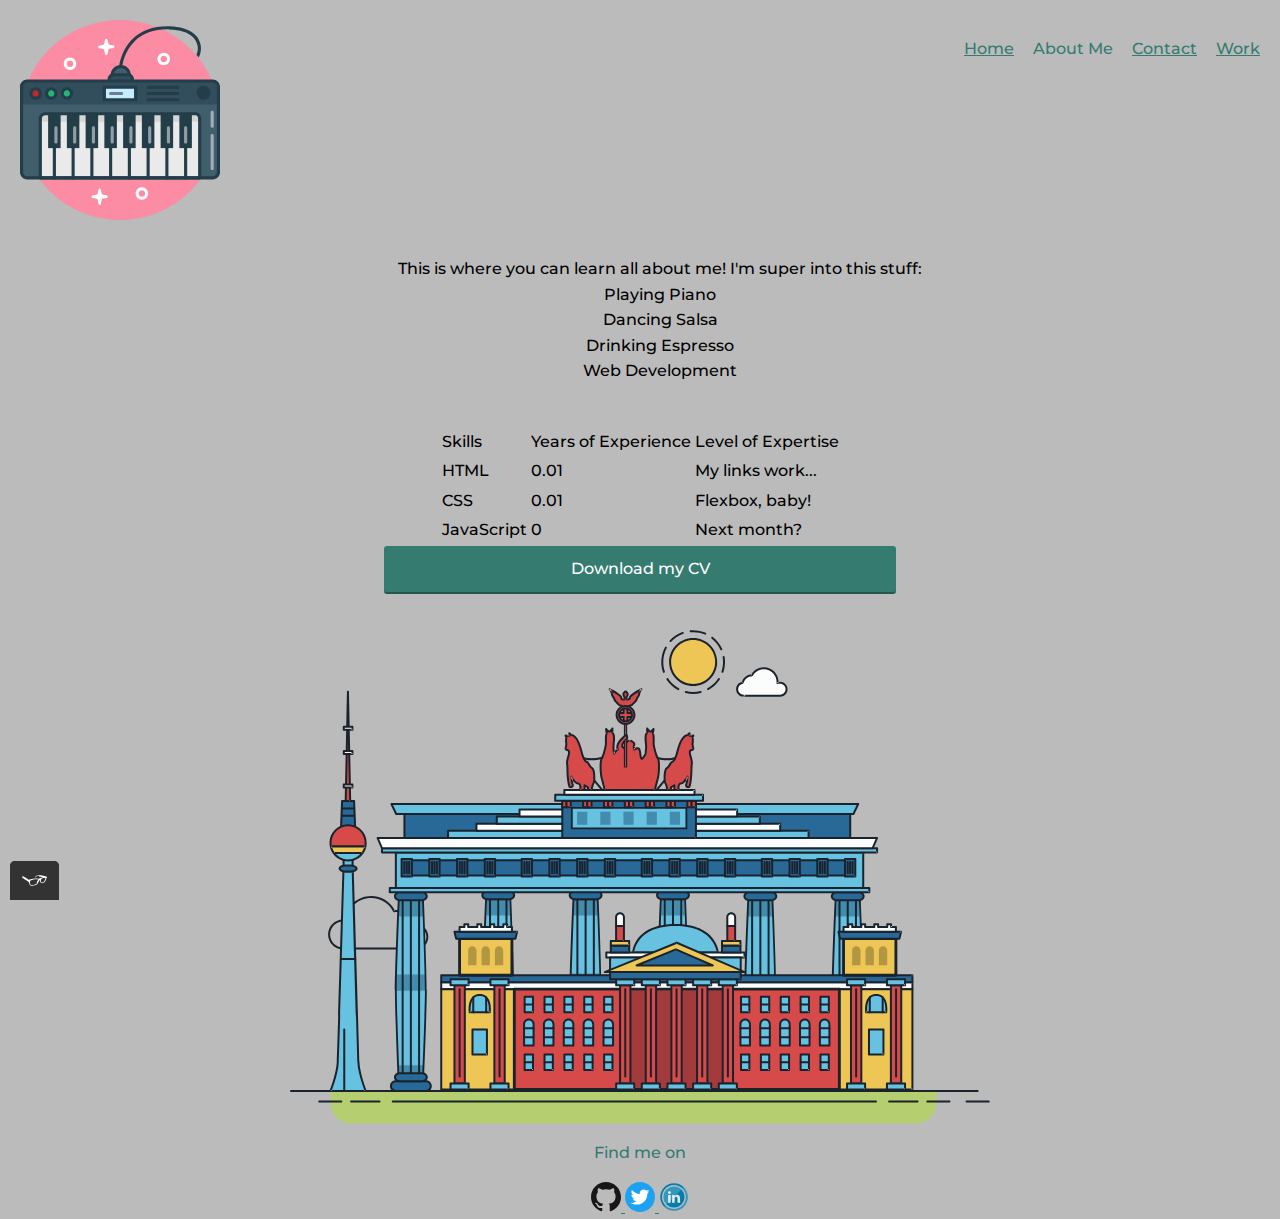
==== commit 83630407: "title change" ====
--- a/about.html
+++ b/about.html
@@ -6,13 +6,13 @@
   <meta charset="utf-8">
   <meta name="viewport" content="width=device-width, initial-scale=1">
   <title>
-    Alex Agius-Portfolio
+    About Alex
   </title>
   <link rel="shortcut icon" href="img/piano.ico">
   <link rel="stylesheet" type="text/css" href="css/normalize.css">
   <link rel="preconnect" href="https://fonts.gstatic.com">
   <link href="https://fonts.googleapis.com/css2?family=Montserrat:wght@500&display=swap" rel="stylesheet">
-  <link rel="stylesheet" type="text/css" href="css/styles.production.css">
+  <link rel="stylesheet" type="text/css" href="css/style-production.css">
 </head>
 
 <body>
--- a/css/style-production.css
+++ b/css/style-production.css
@@ -0,0 +1,285 @@
+/*
+Colors used:
+Text color (dark gray): #2b2b2b;
+Primary color (Purple): #357b70;
+Secondary color (orange): #e0b354;
+*/
+
+a {
+  color: #357b70;
+}
+
+/*Set background color*/
+body {
+  background-color: #bbb;
+}
+
+/*Set font of body text*/
+body {
+  font-family: "Montserrat", sans-serif;
+  font-weight: 500;
+  /*Set font size*/
+  font-size: 16px;
+  /*Set line height*/
+  line-height: 1.6;
+}
+
+h1 {
+  font-size: 30px;
+  font-weight: 700;
+}
+
+/*set visited link color*/
+a:visited {
+  color: #05676e;
+}
+
+/*No underlining when hovering over a link*/
+a:hover, a:focus {
+  text-decoration: none;
+}
+
+/*set selected link color*/
+a:active {
+  color: #489c79;
+}
+
+button {
+  /*reset button border*/
+  border: none;
+  /*inherits font from body*/
+  font-family: inherit;
+  /*sets color of button background and font*/
+  background-color: #357b70;
+  color: white;
+  text-decoration: none;
+  /*adds spacing to button*/
+  padding: 10px;
+  border-radius: 3px;
+  border-bottom: 2px solid rgba(0, 0, 0, 0.3);
+  display: inline-block;
+  transition: 1s opacity;
+}
+
+.button {
+  /*reset button border*/
+  border: none;
+  /*inherits font from body*/
+  font-family: inherit;
+  /*sets color of button background and font*/
+  background-color: #357b70;
+  color: white;
+  text-decoration: none;
+  /*adds spacing to button*/
+  padding: 10px;
+  border-radius: 3px;
+  border-bottom: 2px solid rgba(0, 0, 0, 0.3);
+  display: inline-block;
+  transition: 1s opacity;
+}
+
+.navigation-list__item, .homepage-link {
+  transition: 0.8s text-shadow;
+}
+
+.navigation-list__item:hover, .navigation-list__item:focus,
+.homepage-link:hover, homepage-link:focus {
+  text-shadow: #FC0 1px 0 10px;
+}
+
+.button_secondary {
+  background-color: #e0b354;
+  color: white;
+}
+
+button:hover, button:focus, .button:hover, .button:focus {
+  cursor: pointer;
+  opacity: 0.6;
+}
+
+.navigation-list__item--active {
+  text-decoration: none;
+}
+
+.profile__portrait {
+  /*float profile image to left of home page*/
+  float: left;
+  /*set dimensions of objects with class "profile__portrait"*/
+  height: 250px;
+  width: 250px;
+  /*set right margin for objects with class "profile__portrait"*/
+  margin-right: 40px;
+  /*set rounded corners for objects with class "profile__portrait"*/
+  border-radius: 50%;
+}
+
+.page-footer {
+  /*prevent footer from flowing around floated elements*/
+  clear: both;
+  display: flex;
+  /*set flow direction of objects classed "page-footer"*/
+  flex-direction: column;
+  /*center content of objects classed "page-footer"*/
+  text-align: center;
+}
+
+.profile {
+  /*set maximum width of objects with class "profile"*/
+  max-width: 700px;
+  /*set margin of objects with class "profile"*/
+  margin: 0 auto;
+}
+
+/*ATTENTION: the selector "*" applies styling to all HTML elements within this CSS file*/
+* {
+  box-sizing: border-box;
+}
+
+.page-header {
+  display: flex;
+  width: 100%;
+  padding: 20px;
+}
+
+.page-header__item {
+  flex: 0 1 200px;
+}
+
+.page-header__item:last-child {
+  flex-grow: 1;
+  text-align: right;
+}
+
+.navigation-list, .likes-list {
+  /*get rid of the dots on the nav list*/
+  list-style-type: none;
+}
+
+.navigation-list li {
+  display: inline-block;
+  margin-left: 15px;
+}
+
+.grid {
+  display: grid;
+  grid-template-columns: 1fr 1fr 1fr;
+  grid-gap: 20px;
+}
+
+.grid__item {
+  background-color: lightgray;
+  padding: 20px;
+}
+
+form {
+  /*enable flex content for form contents*/
+  display: flex;
+  /*format flexbox into column*/
+  flex-direction: column;
+  /*enable flex-grow and flex-shrink, set flex-basis for content */
+  flex: 1 1 auto;
+  /*set side padding so input fields go all the way across page*/
+  padding: 0 20%;
+}
+
+.contact-info {
+  display: flex;
+  flex-direction: column;
+  flex: 1 1 auto;
+  /*align contact info text and anchors*/
+  text-align: center;
+}
+
+@media all and (max-width: 500px) {
+  .grid {
+    grid-template-columns: 1fr;
+  }
+}
+@media all and (min-width: 500px) and (max-width: 750px) {
+  .grid {
+    grid-template-columns: 1fr 1fr;
+  }
+}
+@media all and (max-width: 750px) {
+  .grid {
+    grid-gap: 10px;
+  }
+
+  h1 {
+    font-size: 22px;
+  }
+
+  .grid__item:last-child {
+    grid-column: auto/auto;
+    grid-row: auto/auto;
+  }
+}
+table {
+  margin-left: auto;
+  margin-right: auto;
+}
+
+.likes-section {
+  justify-content: center;
+  display: flex;
+  text-align: center;
+}
+
+#cv-button {
+  display: flex;
+  justify-content: center;
+  margin-left: 30%;
+  margin-right: 30%;
+}
+
+.berlin-illustration {
+  display: flex;
+  margin: auto;
+}
+
+@keyframes color-change {
+  0% {
+    fill: #edc655;
+  }
+  50% {
+    fill: #fcffad;
+  }
+  100% {
+    fill: #f76414;
+  }
+}
+.sun {
+  animation-duration: 4s;
+  animation-name: color-change;
+  animation-iteration-count: infinite;
+  animation-direction: alternate;
+  animation-timing-function: linear;
+}
+
+@keyframes cloud-move {
+  from {
+    transform: translate(0, 50px);
+  }
+  to {
+    transform: translate(200px, 50px);
+  }
+}
+.cloud-front {
+  animation-duration: 30s;
+  animation-name: cloud-move;
+  animation-iteration-count: infinite;
+  animation-direction: alternate;
+  animation-timing-fuction: linear;
+}
+
+@keyframes cloud-move-reverse {
+  from {
+    transform: translate(446px, 48px);
+  }
+  to {
+    transform: translate(100px, 48px);
+  }
+}
+.cloud-back {
+  animation: 34s cloud-move-reverse infinite alternate linear;
+}